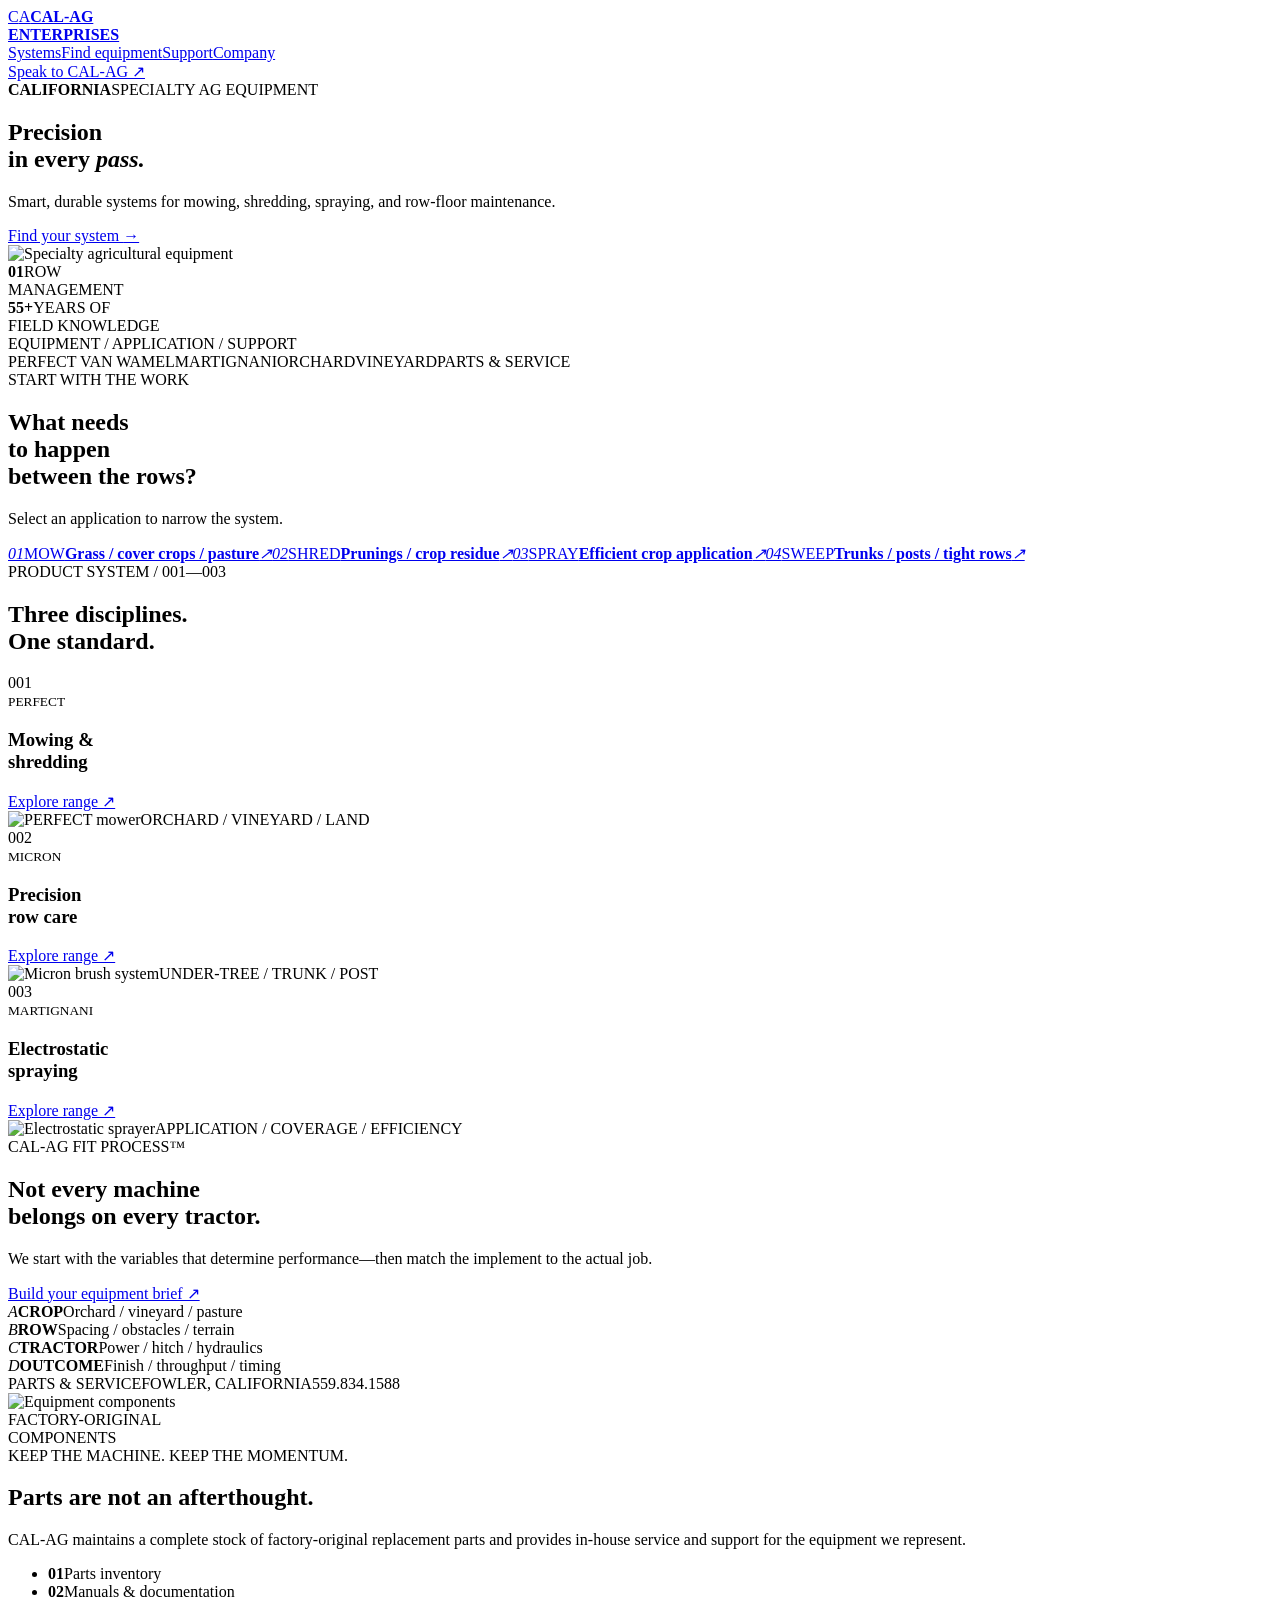
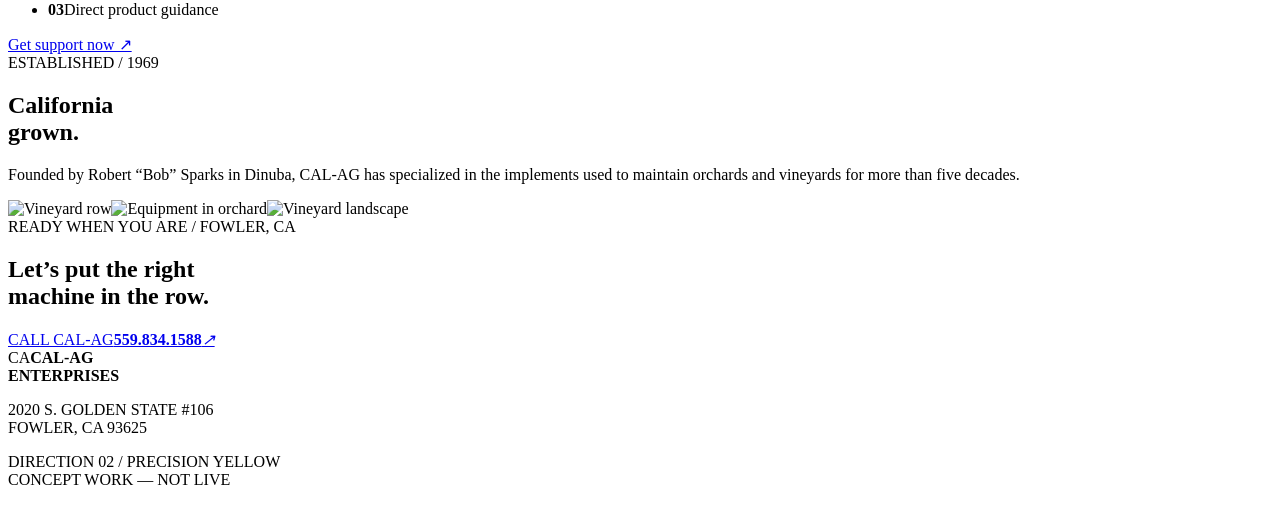
==== index.html @ 9e4ddfca "Add Precision Yellow homepage" ====
<!doctype html><html lang="en"><head><meta charset="utf-8"><meta name="viewport" content="width=device-width,initial-scale=1"><meta name="description" content="CAL-AG Precision Yellow homepage concept"><title>CAL-AG — Precision Yellow</title><link rel="preconnect" href="https://fonts.googleapis.com"><link rel="preconnect" href="https://fonts.gstatic.com" crossorigin><link href="https://fonts.googleapis.com/css2?family=DM+Sans:wght@400;500;600;700&family=Manrope:wght@400;500;600;700;800&display=swap" rel="stylesheet"><link rel="stylesheet" href="styles.css"><script defer src="site.js"></script></head><body class="py"><div class="progress"></div><header class="py-nav"><a class="py-logo" href="index.html"><span>C<span>A</span></span><b>CAL-AG<br>ENTERPRISES</b></a><nav><a href="#systems">Systems</a><a href="#selector">Find equipment</a><a href="#support">Support</a><a href="#company">Company</a></nav><a class="quote" href="tel:5598341588">Speak to CAL-AG ↗</a></header><main><section class="py-hero"><div class="hero-type"><div class="eyebrow"><b>CALIFORNIA</b><span>SPECIALTY AG EQUIPMENT</span></div><h1>Precision<br>in every <i>pass.</i></h1><div class="hero-actions"><p>Smart, durable systems for mowing, shredding, spraying, and row-floor maintenance.</p><a href="#selector">Find your system <span>→</span></a></div></div><div class="hero-visual"><img src="assets/FMMT3809.JPG" alt="Specialty agricultural equipment"><div class="data d1"><b>01</b><span>ROW<br>MANAGEMENT</span></div><div class="data d2"><b>55+</b><span>YEARS OF<br>FIELD KNOWLEDGE</span></div><div class="crop-tag">EQUIPMENT / APPLICATION / SUPPORT</div></div><div class="ticker"><span>PERFECT VAN WAMEL</span><i></i><span>MARTIGNANI</span><i></i><span>ORCHARD</span><i></i><span>VINEYARD</span><i></i><span>PARTS & SERVICE</span></div></section><section class="problem" id="selector"><div class="problem-intro reveal"><span>START WITH THE WORK</span><h2>What needs<br>to happen<br>between the rows?</h2><p>Select an application to narrow the system.</p></div><div class="selector-grid reveal"><a href="#systems"><i>01</i><span>MOW</span><b>Grass / cover crops / pasture</b><em>↗</em></a><a href="#systems"><i>02</i><span>SHRED</span><b>Prunings / crop residue</b><em>↗</em></a><a href="#systems"><i>03</i><span>SPRAY</span><b>Efficient crop application</b><em>↗</em></a><a href="#systems"><i>04</i><span>SWEEP</span><b>Trunks / posts / tight rows</b><em>↗</em></a></div></section><section class="systems" id="systems"><div class="systems-head reveal"><span>PRODUCT SYSTEM / 001—003</span><h2>Three disciplines.<br>One standard.</h2></div><div class="system-row reveal"><div class="system-no">001</div><div class="system-name"><small>PERFECT</small><h3>Mowing &<br>shredding</h3><a href="#">Explore range ↗</a></div><div class="system-photo"><img src="assets/HOUT9912.JPG" alt="PERFECT mower"><span>ORCHARD / VINEYARD / LAND</span></div></div><div class="system-row reverse reveal"><div class="system-no">002</div><div class="system-name"><small>MICRON</small><h3>Precision<br>row care</h3><a href="#">Explore range ↗</a></div><div class="system-photo"><img src="assets/FRSY4534.JPG" alt="Micron brush system"><span>UNDER-TREE / TRUNK / POST</span></div></div><div class="system-row reveal"><div class="system-no">003</div><div class="system-name"><small>MARTIGNANI</small><h3>Electrostatic<br>spraying</h3><a href="#">Explore range ↗</a></div><div class="system-photo"><img src="assets/MZJV7474.JPG" alt="Electrostatic sprayer"><span>APPLICATION / COVERAGE / EFFICIENCY</span></div></div></section><section class="specs"><div class="specs-copy reveal"><span>CAL-AG FIT PROCESS™</span><h2>Not every machine<br>belongs on every tractor.</h2><p>We start with the variables that determine performance—then match the implement to the actual job.</p><a href="tel:5598341588">Build your equipment brief ↗</a></div><div class="spec-grid reveal"><div><i>A</i><b>CROP</b><span>Orchard / vineyard / pasture</span></div><div><i>B</i><b>ROW</b><span>Spacing / obstacles / terrain</span></div><div><i>C</i><b>TRACTOR</b><span>Power / hitch / hydraulics</span></div><div><i>D</i><b>OUTCOME</b><span>Finish / throughput / timing</span></div></div></section><section class="support" id="support"><div class="support-bar"><span>PARTS & SERVICE</span><span>FOWLER, CALIFORNIA</span><span>559.834.1588</span></div><div class="support-inner"><div class="support-image"><img src="assets/AGJK2166.JPG" alt="Equipment components"><div>FACTORY-ORIGINAL<br>COMPONENTS</div></div><div class="support-copy reveal"><span>KEEP THE MACHINE. KEEP THE MOMENTUM.</span><h2>Parts are not an afterthought.</h2><p>CAL-AG maintains a complete stock of factory-original replacement parts and provides in-house service and support for the equipment we represent.</p><ul><li><b>01</b>Parts inventory</li><li><b>02</b>Manuals & documentation</li><li><b>03</b>Direct product guidance</li></ul><a href="tel:5598341588">Get support now ↗</a></div></div></section><section class="company" id="company"><div class="company-top reveal"><div><span>ESTABLISHED / 1969</span><h2>California<br>grown.</h2></div><p>Founded by Robert “Bob” Sparks in Dinuba, CAL-AG has specialized in the implements used to maintain orchards and vineyards for more than five decades.</p></div><div class="company-gallery"><img src="assets/WZUI4271.JPG" alt="Vineyard row"><img src="assets/UJOF4856.JPG" alt="Equipment in orchard"><img src="assets/DUNA5666.JPG" alt="Vineyard landscape"></div></section><section class="py-contact"><div class="contact-kicker">READY WHEN YOU ARE / FOWLER, CA</div><h2>Let’s put the right<br>machine in the row.</h2><a href="tel:5598341588"><span>CALL CAL-AG</span><b>559.834.1588</b><i>↗</i></a></section></main><footer><div class="py-logo"><span>C<span>A</span></span><b>CAL-AG<br>ENTERPRISES</b></div><p>2020 S. GOLDEN STATE #106<br>FOWLER, CA 93625</p><p>DIRECTION 02 / PRECISION YELLOW<br>CONCEPT WORK — NOT LIVE</p></footer></body></html>
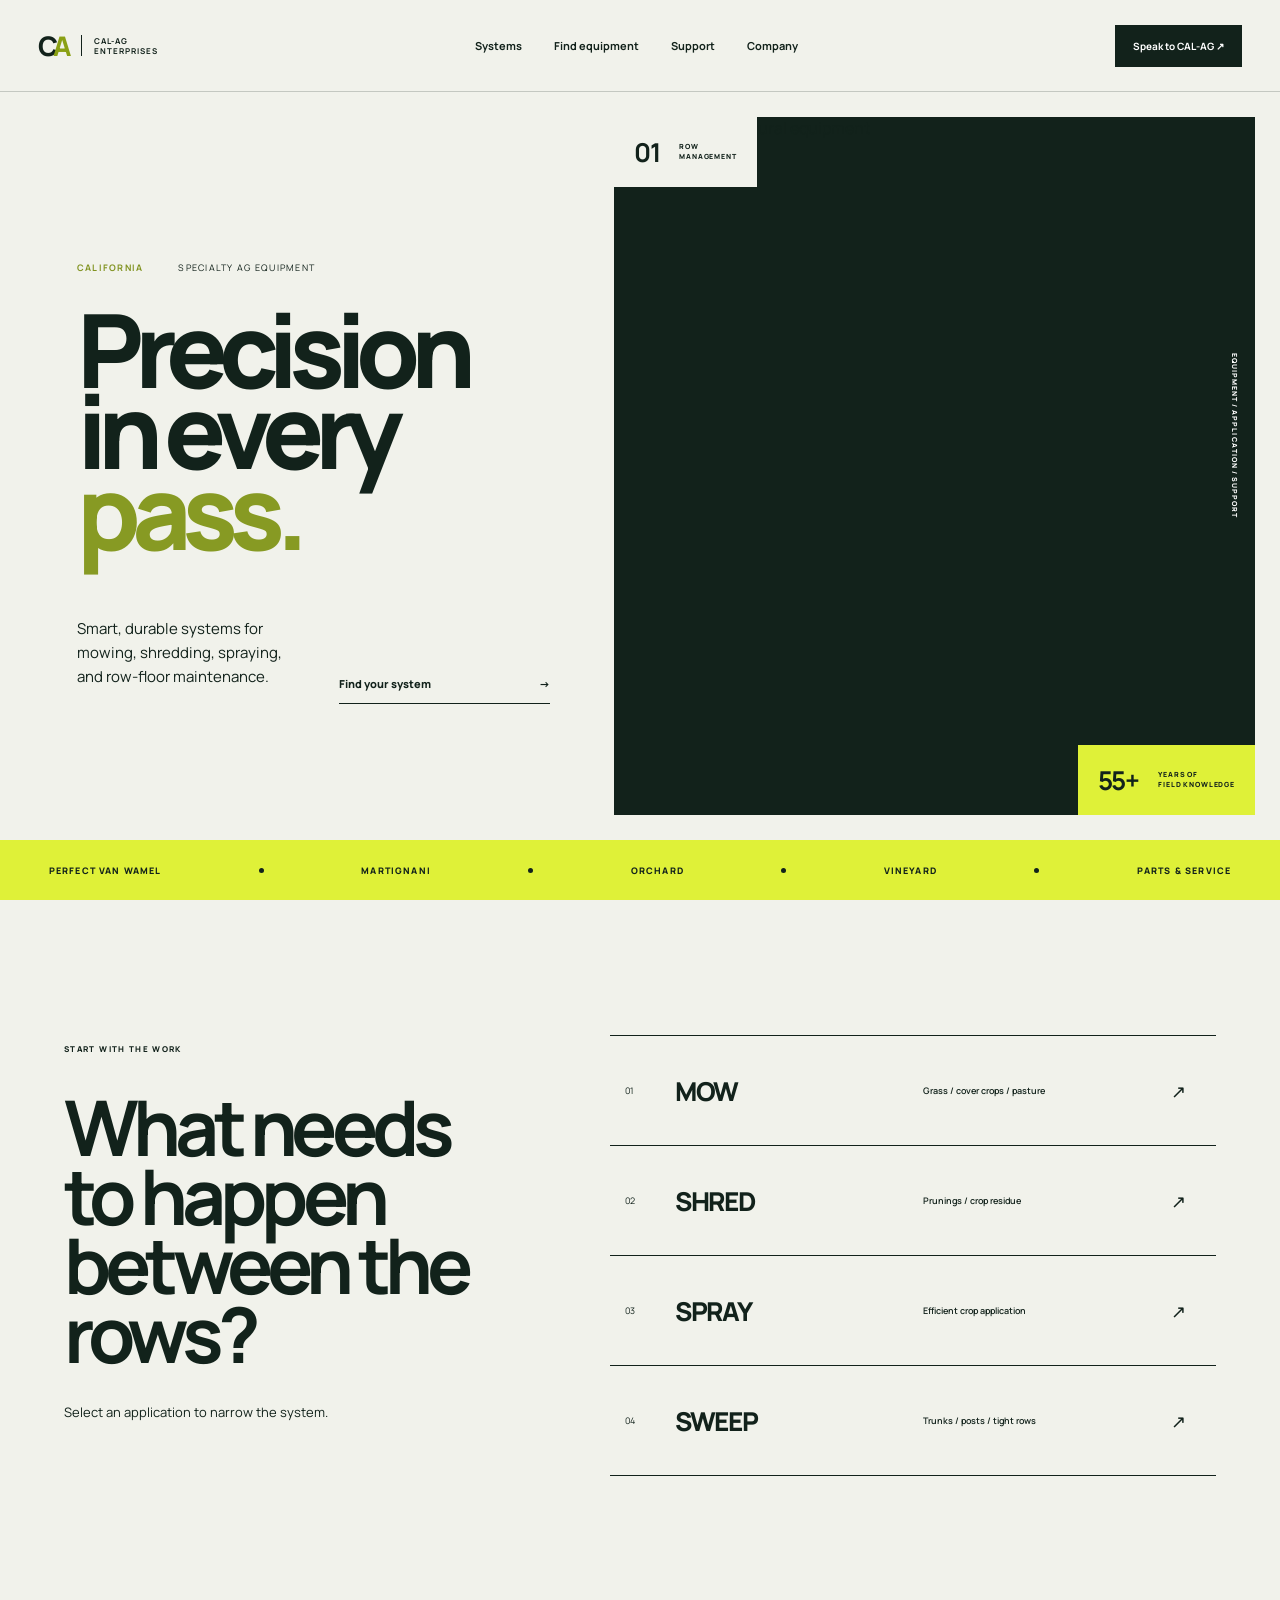
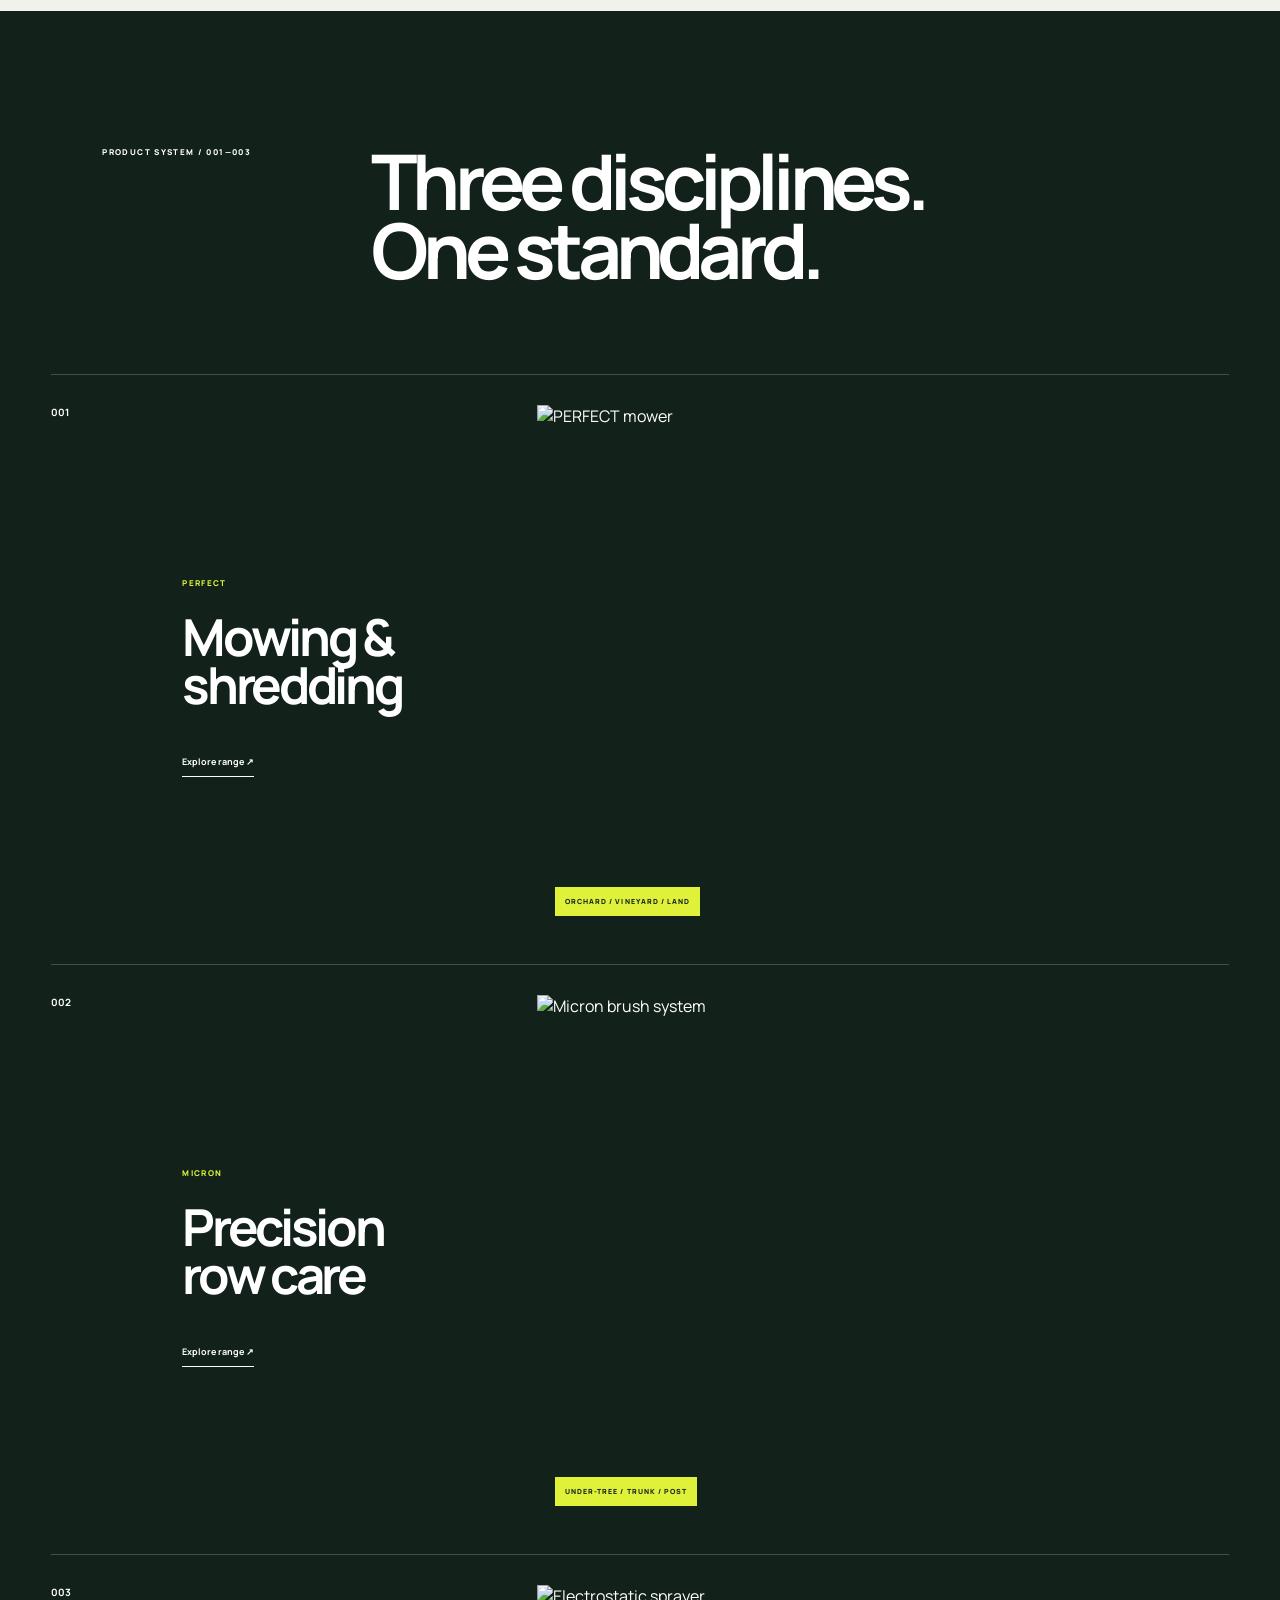
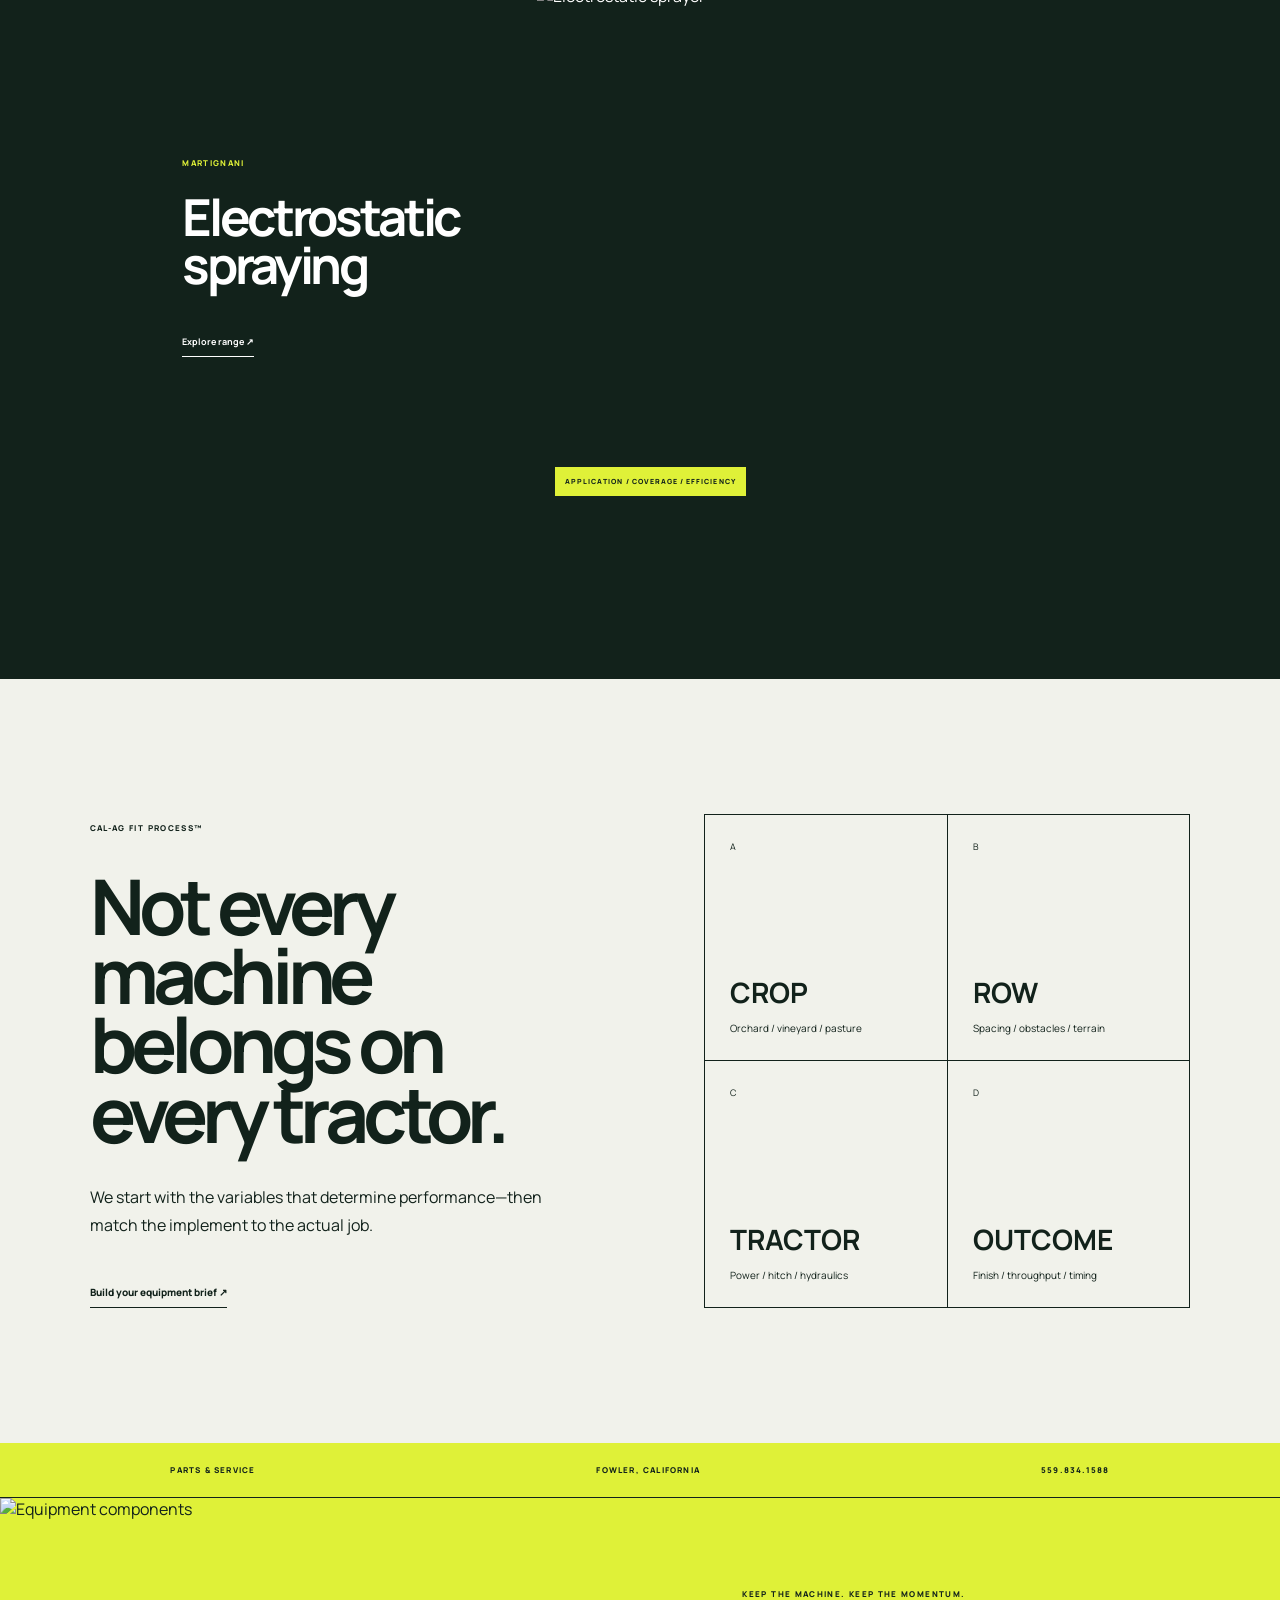
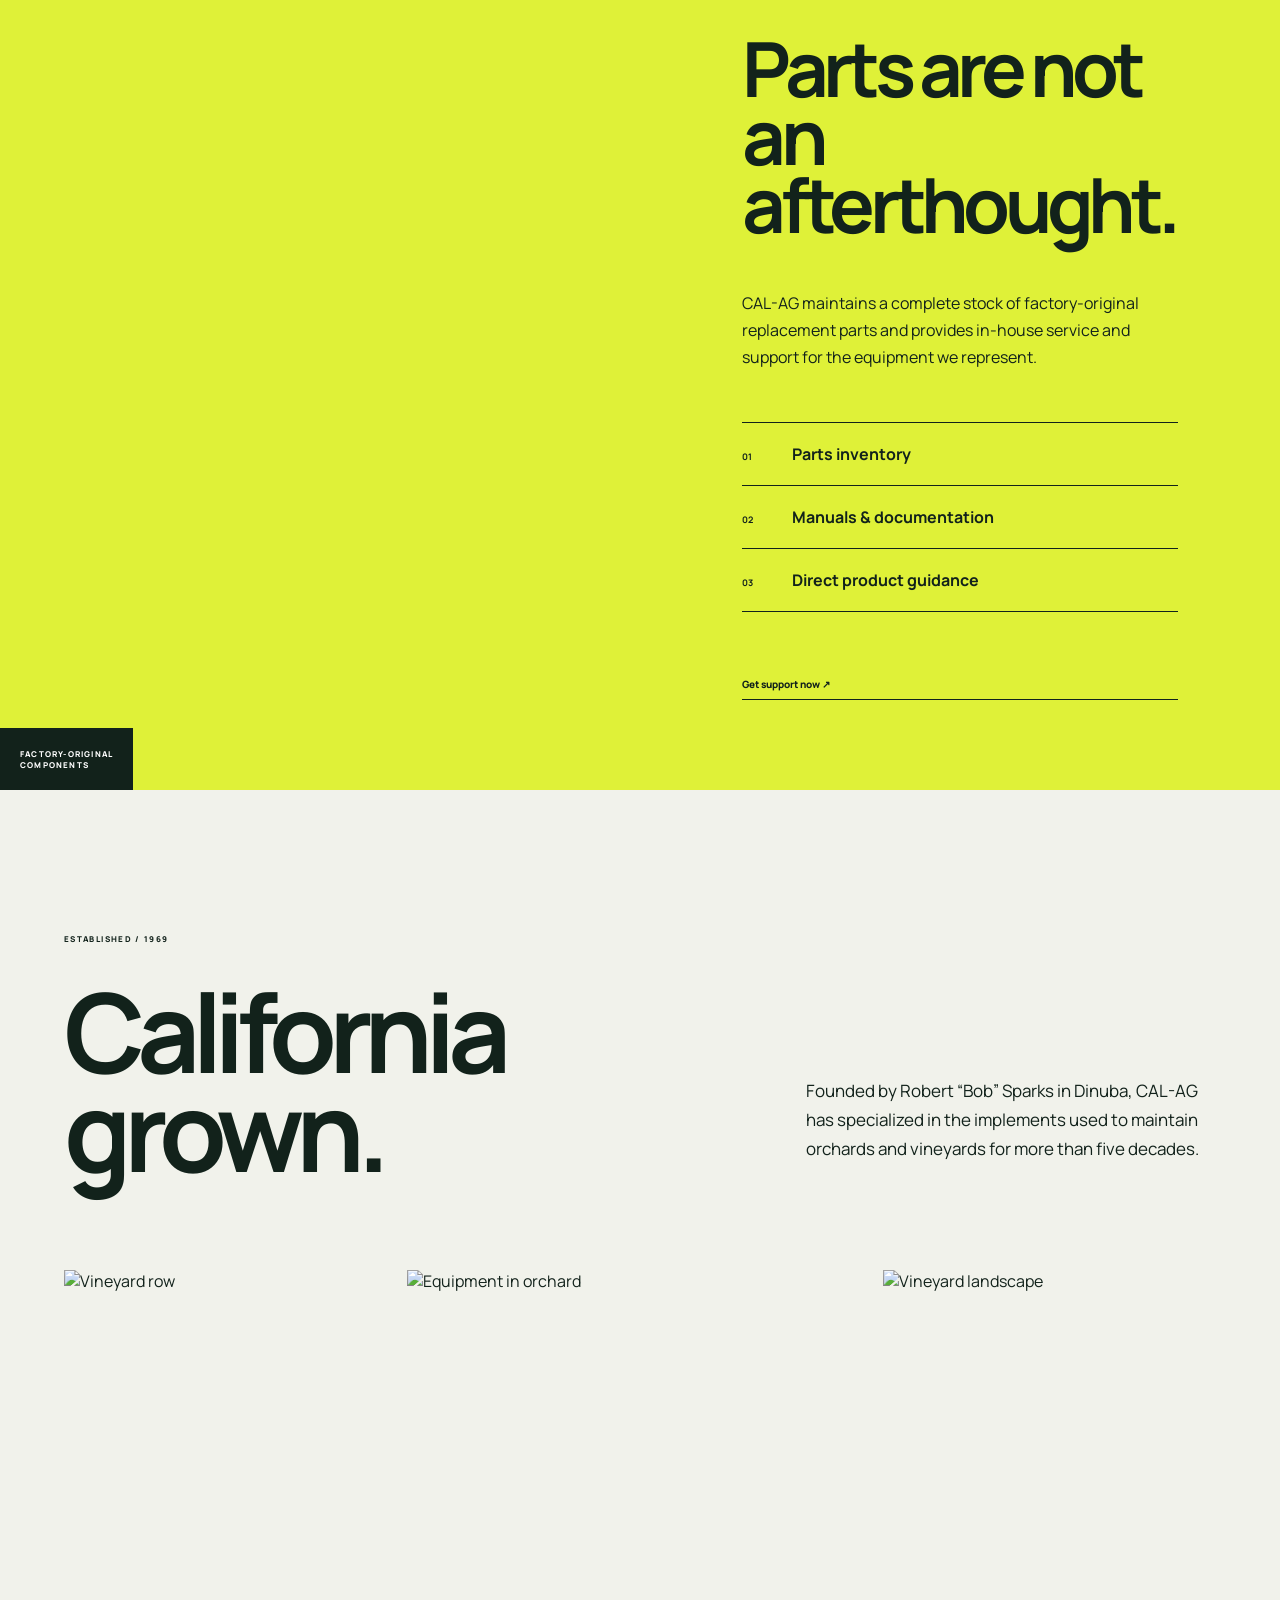
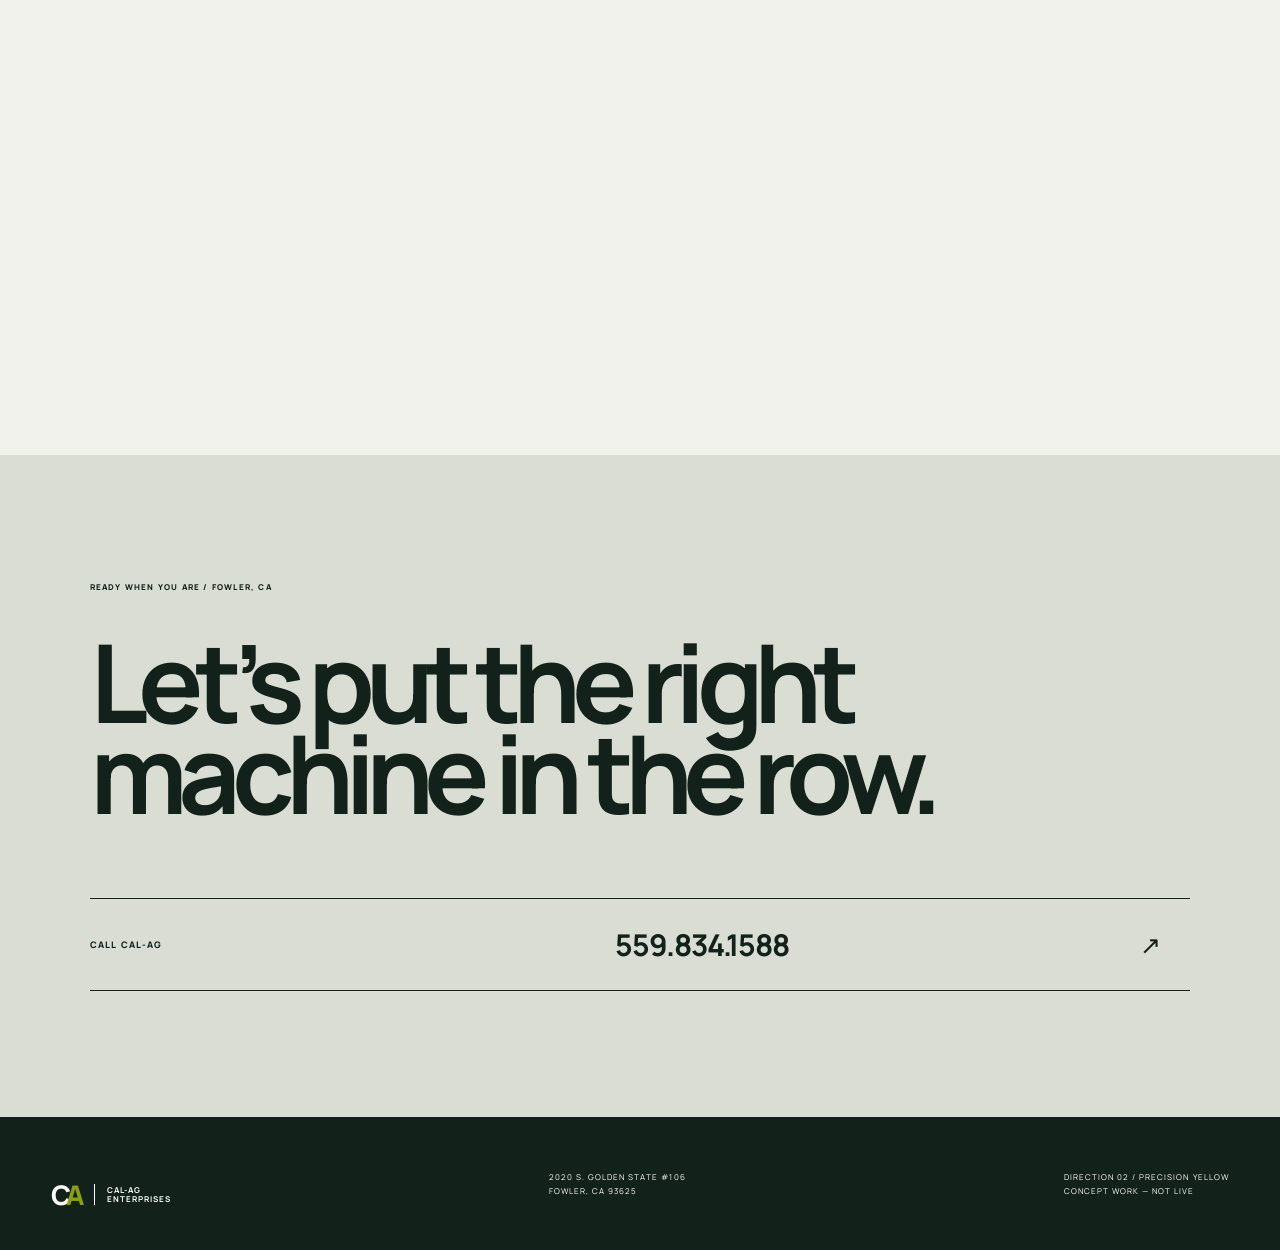
==== commit d0efc4aa: "Prevent search indexing of review concept" ====
--- a/index.html
+++ b/index.html
@@ -1 +1 @@
-<!doctype html><html lang="en"><head><meta charset="utf-8"><meta name="viewport" content="width=device-width,initial-scale=1"><meta name="description" content="CAL-AG Precision Yellow homepage concept"><title>CAL-AG — Precision Yellow</title><link rel="preconnect" href="https://fonts.googleapis.com"><link rel="preconnect" href="https://fonts.gstatic.com" crossorigin><link href="https://fonts.googleapis.com/css2?family=DM+Sans:wght@400;500;600;700&family=Manrope:wght@400;500;600;700;800&display=swap" rel="stylesheet"><link rel="stylesheet" href="styles.css"><script defer src="site.js"></script></head><body class="py"><div class="progress"></div><header class="py-nav"><a class="py-logo" href="index.html"><span>C<span>A</span></span><b>CAL-AG<br>ENTERPRISES</b></a><nav><a href="#systems">Systems</a><a href="#selector">Find equipment</a><a href="#support">Support</a><a href="#company">Company</a></nav><a class="quote" href="tel:5598341588">Speak to CAL-AG ↗</a></header><main><section class="py-hero"><div class="hero-type"><div class="eyebrow"><b>CALIFORNIA</b><span>SPECIALTY AG EQUIPMENT</span></div><h1>Precision<br>in every <i>pass.</i></h1><div class="hero-actions"><p>Smart, durable systems for mowing, shredding, spraying, and row-floor maintenance.</p><a href="#selector">Find your system <span>→</span></a></div></div><div class="hero-visual"><img src="assets/FMMT3809.JPG" alt="Specialty agricultural equipment"><div class="data d1"><b>01</b><span>ROW<br>MANAGEMENT</span></div><div class="data d2"><b>55+</b><span>YEARS OF<br>FIELD KNOWLEDGE</span></div><div class="crop-tag">EQUIPMENT / APPLICATION / SUPPORT</div></div><div class="ticker"><span>PERFECT VAN WAMEL</span><i></i><span>MARTIGNANI</span><i></i><span>ORCHARD</span><i></i><span>VINEYARD</span><i></i><span>PARTS & SERVICE</span></div></section><section class="problem" id="selector"><div class="problem-intro reveal"><span>START WITH THE WORK</span><h2>What needs<br>to happen<br>between the rows?</h2><p>Select an application to narrow the system.</p></div><div class="selector-grid reveal"><a href="#systems"><i>01</i><span>MOW</span><b>Grass / cover crops / pasture</b><em>↗</em></a><a href="#systems"><i>02</i><span>SHRED</span><b>Prunings / crop residue</b><em>↗</em></a><a href="#systems"><i>03</i><span>SPRAY</span><b>Efficient crop application</b><em>↗</em></a><a href="#systems"><i>04</i><span>SWEEP</span><b>Trunks / posts / tight rows</b><em>↗</em></a></div></section><section class="systems" id="systems"><div class="systems-head reveal"><span>PRODUCT SYSTEM / 001—003</span><h2>Three disciplines.<br>One standard.</h2></div><div class="system-row reveal"><div class="system-no">001</div><div class="system-name"><small>PERFECT</small><h3>Mowing &<br>shredding</h3><a href="#">Explore range ↗</a></div><div class="system-photo"><img src="assets/HOUT9912.JPG" alt="PERFECT mower"><span>ORCHARD / VINEYARD / LAND</span></div></div><div class="system-row reverse reveal"><div class="system-no">002</div><div class="system-name"><small>MICRON</small><h3>Precision<br>row care</h3><a href="#">Explore range ↗</a></div><div class="system-photo"><img src="assets/FRSY4534.JPG" alt="Micron brush system"><span>UNDER-TREE / TRUNK / POST</span></div></div><div class="system-row reveal"><div class="system-no">003</div><div class="system-name"><small>MARTIGNANI</small><h3>Electrostatic<br>spraying</h3><a href="#">Explore range ↗</a></div><div class="system-photo"><img src="assets/MZJV7474.JPG" alt="Electrostatic sprayer"><span>APPLICATION / COVERAGE / EFFICIENCY</span></div></div></section><section class="specs"><div class="specs-copy reveal"><span>CAL-AG FIT PROCESS™</span><h2>Not every machine<br>belongs on every tractor.</h2><p>We start with the variables that determine performance—then match the implement to the actual job.</p><a href="tel:5598341588">Build your equipment brief ↗</a></div><div class="spec-grid reveal"><div><i>A</i><b>CROP</b><span>Orchard / vineyard / pasture</span></div><div><i>B</i><b>ROW</b><span>Spacing / obstacles / terrain</span></div><div><i>C</i><b>TRACTOR</b><span>Power / hitch / hydraulics</span></div><div><i>D</i><b>OUTCOME</b><span>Finish / throughput / timing</span></div></div></section><section class="support" id="support"><div class="support-bar"><span>PARTS & SERVICE</span><span>FOWLER, CALIFORNIA</span><span>559.834.1588</span></div><div class="support-inner"><div class="support-image"><img src="assets/AGJK2166.JPG" alt="Equipment components"><div>FACTORY-ORIGINAL<br>COMPONENTS</div></div><div class="support-copy reveal"><span>KEEP THE MACHINE. KEEP THE MOMENTUM.</span><h2>Parts are not an afterthought.</h2><p>CAL-AG maintains a complete stock of factory-original replacement parts and provides in-house service and support for the equipment we represent.</p><ul><li><b>01</b>Parts inventory</li><li><b>02</b>Manuals & documentation</li><li><b>03</b>Direct product guidance</li></ul><a href="tel:5598341588">Get support now ↗</a></div></div></section><section class="company" id="company"><div class="company-top reveal"><div><span>ESTABLISHED / 1969</span><h2>California<br>grown.</h2></div><p>Founded by Robert “Bob” Sparks in Dinuba, CAL-AG has specialized in the implements used to maintain orchards and vineyards for more than five decades.</p></div><div class="company-gallery"><img src="assets/WZUI4271.JPG" alt="Vineyard row"><img src="assets/UJOF4856.JPG" alt="Equipment in orchard"><img src="assets/DUNA5666.JPG" alt="Vineyard landscape"></div></section><section class="py-contact"><div class="contact-kicker">READY WHEN YOU ARE / FOWLER, CA</div><h2>Let’s put the right<br>machine in the row.</h2><a href="tel:5598341588"><span>CALL CAL-AG</span><b>559.834.1588</b><i>↗</i></a></section></main><footer><div class="py-logo"><span>C<span>A</span></span><b>CAL-AG<br>ENTERPRISES</b></div><p>2020 S. GOLDEN STATE #106<br>FOWLER, CA 93625</p><p>DIRECTION 02 / PRECISION YELLOW<br>CONCEPT WORK — NOT LIVE</p></footer></body></html>
+<!doctype html><html lang="en"><head><meta charset="utf-8"><meta name="robots" content="noindex, nofollow, noarchive, nosnippet, noimageindex"><meta name="viewport" content="width=device-width,initial-scale=1"><meta name="description" content="CAL-AG Precision Yellow homepage concept"><title>CAL-AG — Precision Yellow</title><link rel="preconnect" href="https://fonts.googleapis.com"><link rel="preconnect" href="https://fonts.gstatic.com" crossorigin><link href="https://fonts.googleapis.com/css2?family=DM+Sans:wght@400;500;600;700&family=Manrope:wght@400;500;600;700;800&display=swap" rel="stylesheet"><link rel="stylesheet" href="styles.css"><script defer src="site.js"></script></head><body class="py"><div class="progress"></div><header class="py-nav"><a class="py-logo" href="index.html"><span>C<span>A</span></span><b>CAL-AG<br>ENTERPRISES</b></a><nav><a href="#systems">Systems</a><a href="#selector">Find equipment</a><a href="#support">Support</a><a href="#company">Company</a></nav><a class="quote" href="tel:5598341588">Speak to CAL-AG ↗</a></header><main><section class="py-hero"><div class="hero-type"><div class="eyebrow"><b>CALIFORNIA</b><span>SPECIALTY AG EQUIPMENT</span></div><h1>Precision<br>in every <i>pass.</i></h1><div class="hero-actions"><p>Smart, durable systems for mowing, shredding, spraying, and row-floor maintenance.</p><a href="#selector">Find your system <span>→</span></a></div></div><div class="hero-visual"><img src="assets/FMMT3809.JPG" alt="Specialty agricultural equipment"><div class="data d1"><b>01</b><span>ROW<br>MANAGEMENT</span></div><div class="data d2"><b>55+</b><span>YEARS OF<br>FIELD KNOWLEDGE</span></div><div class="crop-tag">EQUIPMENT / APPLICATION / SUPPORT</div></div><div class="ticker"><span>PERFECT VAN WAMEL</span><i></i><span>MARTIGNANI</span><i></i><span>ORCHARD</span><i></i><span>VINEYARD</span><i></i><span>PARTS & SERVICE</span></div></section><section class="problem" id="selector"><div class="problem-intro reveal"><span>START WITH THE WORK</span><h2>What needs<br>to happen<br>between the rows?</h2><p>Select an application to narrow the system.</p></div><div class="selector-grid reveal"><a href="#systems"><i>01</i><span>MOW</span><b>Grass / cover crops / pasture</b><em>↗</em></a><a href="#systems"><i>02</i><span>SHRED</span><b>Prunings / crop residue</b><em>↗</em></a><a href="#systems"><i>03</i><span>SPRAY</span><b>Efficient crop application</b><em>↗</em></a><a href="#systems"><i>04</i><span>SWEEP</span><b>Trunks / posts / tight rows</b><em>↗</em></a></div></section><section class="systems" id="systems"><div class="systems-head reveal"><span>PRODUCT SYSTEM / 001—003</span><h2>Three disciplines.<br>One standard.</h2></div><div class="system-row reveal"><div class="system-no">001</div><div class="system-name"><small>PERFECT</small><h3>Mowing &<br>shredding</h3><a href="#">Explore range ↗</a></div><div class="system-photo"><img src="assets/HOUT9912.JPG" alt="PERFECT mower"><span>ORCHARD / VINEYARD / LAND</span></div></div><div class="system-row reverse reveal"><div class="system-no">002</div><div class="system-name"><small>MICRON</small><h3>Precision<br>row care</h3><a href="#">Explore range ↗</a></div><div class="system-photo"><img src="assets/FRSY4534.JPG" alt="Micron brush system"><span>UNDER-TREE / TRUNK / POST</span></div></div><div class="system-row reveal"><div class="system-no">003</div><div class="system-name"><small>MARTIGNANI</small><h3>Electrostatic<br>spraying</h3><a href="#">Explore range ↗</a></div><div class="system-photo"><img src="assets/MZJV7474.JPG" alt="Electrostatic sprayer"><span>APPLICATION / COVERAGE / EFFICIENCY</span></div></div></section><section class="specs"><div class="specs-copy reveal"><span>CAL-AG FIT PROCESS™</span><h2>Not every machine<br>belongs on every tractor.</h2><p>We start with the variables that determine performance—then match the implement to the actual job.</p><a href="tel:5598341588">Build your equipment brief ↗</a></div><div class="spec-grid reveal"><div><i>A</i><b>CROP</b><span>Orchard / vineyard / pasture</span></div><div><i>B</i><b>ROW</b><span>Spacing / obstacles / terrain</span></div><div><i>C</i><b>TRACTOR</b><span>Power / hitch / hydraulics</span></div><div><i>D</i><b>OUTCOME</b><span>Finish / throughput / timing</span></div></div></section><section class="support" id="support"><div class="support-bar"><span>PARTS & SERVICE</span><span>FOWLER, CALIFORNIA</span><span>559.834.1588</span></div><div class="support-inner"><div class="support-image"><img src="assets/AGJK2166.JPG" alt="Equipment components"><div>FACTORY-ORIGINAL<br>COMPONENTS</div></div><div class="support-copy reveal"><span>KEEP THE MACHINE. KEEP THE MOMENTUM.</span><h2>Parts are not an afterthought.</h2><p>CAL-AG maintains a complete stock of factory-original replacement parts and provides in-house service and support for the equipment we represent.</p><ul><li><b>01</b>Parts inventory</li><li><b>02</b>Manuals & documentation</li><li><b>03</b>Direct product guidance</li></ul><a href="tel:5598341588">Get support now ↗</a></div></div></section><section class="company" id="company"><div class="company-top reveal"><div><span>ESTABLISHED / 1969</span><h2>California<br>grown.</h2></div><p>Founded by Robert “Bob” Sparks in Dinuba, CAL-AG has specialized in the implements used to maintain orchards and vineyards for more than five decades.</p></div><div class="company-gallery"><img src="assets/WZUI4271.JPG" alt="Vineyard row"><img src="assets/UJOF4856.JPG" alt="Equipment in orchard"><img src="assets/DUNA5666.JPG" alt="Vineyard landscape"></div></section><section class="py-contact"><div class="contact-kicker">READY WHEN YOU ARE / FOWLER, CA</div><h2>Let’s put the right<br>machine in the row.</h2><a href="tel:5598341588"><span>CALL CAL-AG</span><b>559.834.1588</b><i>↗</i></a></section></main><footer><div class="py-logo"><span>C<span>A</span></span><b>CAL-AG<br>ENTERPRISES</b></div><p>2020 S. GOLDEN STATE #106<br>FOWLER, CA 93625</p><p>DIRECTION 02 / PRECISION YELLOW<br>CONCEPT WORK — NOT LIVE</p></footer></body></html>
--- a/styles.css
+++ b/styles.css
@@ -0,0 +1 @@
+:root{--ink:#12221b;--paper:#f1f2eb;--yellow:#dff138;--line:#12221b33;--gray:#d9ddd4}*{box-sizing:border-box}html{scroll-behavior:smooth}body{margin:0;background:var(--paper);color:var(--ink);font-family:Manrope,sans-serif}.progress{position:fixed;z-index:100;top:0;left:0;height:4px;background:var(--yellow);width:0}.py-nav{height:92px;padding:0 3vw;display:flex;align-items:center;justify-content:space-between;border-bottom:1px solid var(--line);background:var(--paper);position:relative;z-index:5}.py-logo{display:flex;align-items:center;gap:12px;text-decoration:none;color:inherit}.py-logo>span{font:800 27px/.8 Manrope;letter-spacing:-.15em;border-right:1px solid;padding-right:14px}.py-logo>span span{color:#8aa014}.py-logo b{font-size:8px;line-height:1.2;letter-spacing:.12em}.py-nav nav{display:flex;gap:32px}.py-nav nav a{color:inherit;text-decoration:none;font-size:11px;font-weight:700}.quote{padding:14px 18px;background:var(--ink);color:#fff;text-decoration:none;font-size:10px;font-weight:700}.py-hero{min-height:calc(100svh - 92px);display:grid;grid-template-columns:48% 52%;position:relative}.hero-type{padding:9vh 5vw 12vh 6vw;display:flex;flex-direction:column;justify-content:center}.eyebrow{display:flex;gap:35px;font-size:9px;letter-spacing:.14em}.eyebrow b{color:#819321}.hero-type h1{font:800 clamp(72px,8vw,140px)/.79 Manrope;margin:35px 0 50px;letter-spacing:-.09em}.hero-type h1 i{color:#879a23;font-style:normal}.hero-actions{display:grid;grid-template-columns:1fr 1fr;gap:50px;align-items:end}.hero-actions p{font-size:15px;line-height:1.6}.hero-actions a{color:inherit;text-decoration:none;border-bottom:1px solid;padding-bottom:12px;font-size:11px;font-weight:800;display:flex;justify-content:space-between}.hero-visual{margin:25px 25px 85px 0;position:relative;overflow:hidden;background:var(--ink)}.hero-visual>img{width:100%;height:100%;object-fit:cover}.data{position:absolute;background:var(--paper);padding:17px 20px;display:flex;gap:20px;align-items:center}.data b{font-size:26px;letter-spacing:-.06em}.data span{font-size:7px;line-height:1.5;font-weight:800;letter-spacing:.12em}.d1{top:0;left:0}.d2{right:0;bottom:0;background:var(--yellow)}.crop-tag{position:absolute;right:20px;top:45%;transform:rotate(90deg) translateX(50%);transform-origin:right center;color:white;font-size:7px;font-weight:800;letter-spacing:.15em}.ticker{position:absolute;bottom:0;left:0;right:0;height:60px;background:var(--yellow);display:flex;align-items:center;justify-content:space-around;overflow:hidden;font-size:9px;font-weight:800;letter-spacing:.13em}.ticker i{width:5px;height:5px;border-radius:50%;background:var(--ink)}.problem{padding:15vh 5vw;display:grid;grid-template-columns:1fr 1.45fr;gap:10vw}.problem-intro>span,.systems-head>span,.specs-copy>span,.support-copy>span,.company-top span{font-size:8px;font-weight:800;letter-spacing:.17em}.problem-intro h2,.systems-head h2,.specs-copy h2,.support-copy h2,.company-top h2{font-size:clamp(55px,6vw,100px);line-height:.9;letter-spacing:-.075em;margin:35px 0}.problem-intro p{font-size:13px}.selector-grid{border-top:1px solid}.selector-grid a{display:grid;grid-template-columns:50px 1fr 1fr 30px;align-items:center;min-height:110px;border-bottom:1px solid;color:inherit;text-decoration:none;padding:0 15px;transition:.25s}.selector-grid a:hover{background:var(--yellow);padding-left:25px}.selector-grid i,.selector-grid b{font-style:normal;font-size:9px}.selector-grid span{font-size:26px;font-weight:800;letter-spacing:-.05em}.selector-grid b{font-weight:600}.selector-grid em{font-size:18px;font-style:normal}.systems{background:var(--ink);color:white;padding:15vh 4vw}.systems-head{padding:0 4vw 10vh;display:grid;grid-template-columns:1fr 3fr;align-items:start}.systems-head h2{margin:0}.system-row{min-height:590px;border-top:1px solid #ffffff33;display:grid;grid-template-columns:9% 28% 63%;padding:30px 0;gap:25px}.system-no{font-size:10px;font-weight:700}.system-name{align-self:center}.system-name small{font-size:8px;color:var(--yellow);font-weight:800;letter-spacing:.17em}.system-name h3{font-size:51px;line-height:.93;letter-spacing:-.065em;margin:22px 0 40px}.system-name a{color:#fff;text-decoration:none;border-bottom:1px solid;padding-bottom:8px;font-size:9px;font-weight:700}.system-photo{position:relative;overflow:hidden}.system-photo img{width:100%;height:100%;object-fit:cover;transition:transform 1s}.system-row:hover img{transform:scale(1.025)}.system-photo span{position:absolute;bottom:18px;left:18px;background:var(--yellow);color:var(--ink);font-size:7px;font-weight:800;letter-spacing:.15em;padding:10px}.system-row.reverse .system-photo img{object-position:center 70%}.specs{padding:15vh 7vw;display:grid;grid-template-columns:1fr 1fr;gap:10vw}.specs-copy p{max-width:510px;line-height:1.75}.specs-copy a,.support-copy>a{display:inline-block;margin-top:30px;color:inherit;text-decoration:none;border-bottom:1px solid;padding-bottom:8px;font-size:10px;font-weight:800}.spec-grid{display:grid;grid-template-columns:1fr 1fr;border-top:1px solid;border-left:1px solid}.spec-grid div{min-height:210px;padding:25px;border-right:1px solid;border-bottom:1px solid;display:flex;flex-direction:column}.spec-grid i{font-style:normal;font-size:9px}.spec-grid b{font-size:28px;margin:auto 0 10px}.spec-grid span{font-size:10px}.support{background:var(--yellow)}.support-bar{height:55px;border-bottom:1px solid;display:flex;justify-content:space-around;align-items:center;font-size:8px;font-weight:800;letter-spacing:.15em}.support-inner{display:grid;grid-template-columns:1fr 1fr;min-height:850px}.support-image{position:relative}.support-image img{width:100%;height:100%;object-fit:cover}.support-image div{position:absolute;left:0;bottom:0;background:var(--ink);color:#fff;padding:20px;font-size:8px;font-weight:800;letter-spacing:.15em}.support-copy{padding:10vh 8vw;display:flex;flex-direction:column;justify-content:center}.support-copy h2{font-size:76px}.support-copy p{line-height:1.7}.support-copy ul{list-style:none;padding:0;margin:35px 0;border-top:1px solid}.support-copy li{padding:20px 0;border-bottom:1px solid;font-weight:700}.support-copy li b{display:inline-block;width:50px;font-size:9px}.company{padding:15vh 5vw}.company-top{display:grid;grid-template-columns:1.2fr .8fr;gap:10vw;align-items:end;margin-bottom:10vh}.company-top h2{font-size:110px;margin-bottom:0}.company-top p{font-size:17px;line-height:1.7}.company-gallery{height:650px;display:grid;grid-template-columns:1fr 1.4fr 1fr;gap:10px}.company-gallery img{width:100%;height:100%;object-fit:cover}.py-contact{padding:14vh 7vw;background:var(--gray)}.contact-kicker{font-size:8px;font-weight:800;letter-spacing:.15em}.py-contact h2{font-size:clamp(65px,8.5vw,145px);line-height:.83;letter-spacing:-.085em;margin:45px 0 80px}.py-contact>a{display:grid;grid-template-columns:1fr 1fr 50px;border-top:1px solid;border-bottom:1px solid;padding:25px 0;color:inherit;text-decoration:none;align-items:center}.py-contact a span{font-size:9px;font-weight:800;letter-spacing:.14em}.py-contact a b{font-size:30px;letter-spacing:-.04em}.py-contact a i{font-size:25px;font-style:normal}footer{background:var(--ink);color:#fff;padding:45px 4vw;display:flex;justify-content:space-between;align-items:end}footer p{font-size:8px;line-height:1.7;letter-spacing:.13em}.reveal{opacity:0;transform:translateY(30px);transition:.9s cubic-bezier(.2,.7,.2,1)}.reveal.in{opacity:1;transform:none}@media(max-width:800px){.py-nav nav{display:none}.quote{font-size:0}.quote:after{content:"CALL";font-size:9px}.py-hero{grid-template-columns:1fr}.hero-type{padding:9vh 6vw}.hero-visual{height:70vh;margin:0 15px 75px}.ticker{bottom:0}.problem,.specs{grid-template-columns:1fr;padding:11vh 6vw}.selector-grid a{grid-template-columns:35px 1fr 25px}.selector-grid b{display:none}.systems{padding:11vh 4vw}.systems-head{grid-template-columns:1fr}.systems-head span{margin-bottom:25px}.system-row{grid-template-columns:35px 1fr;min-height:700px}.system-photo{grid-column:1/-1;min-height:430px}.support-inner,.company-top{grid-template-columns:1fr}.support-image{min-height:550px}.support-copy{padding:10vh 6vw}.support-copy h2{font-size:15vw}.company{padding:11vh 4vw}.company-top h2{font-size:20vw}.company-gallery{height:auto;grid-template-columns:1fr}.company-gallery img{height:70vh}.py-contact>a{grid-template-columns:1fr}.py-contact a>*{margin:6px 0}footer{gap:30px;flex-wrap:wrap}}
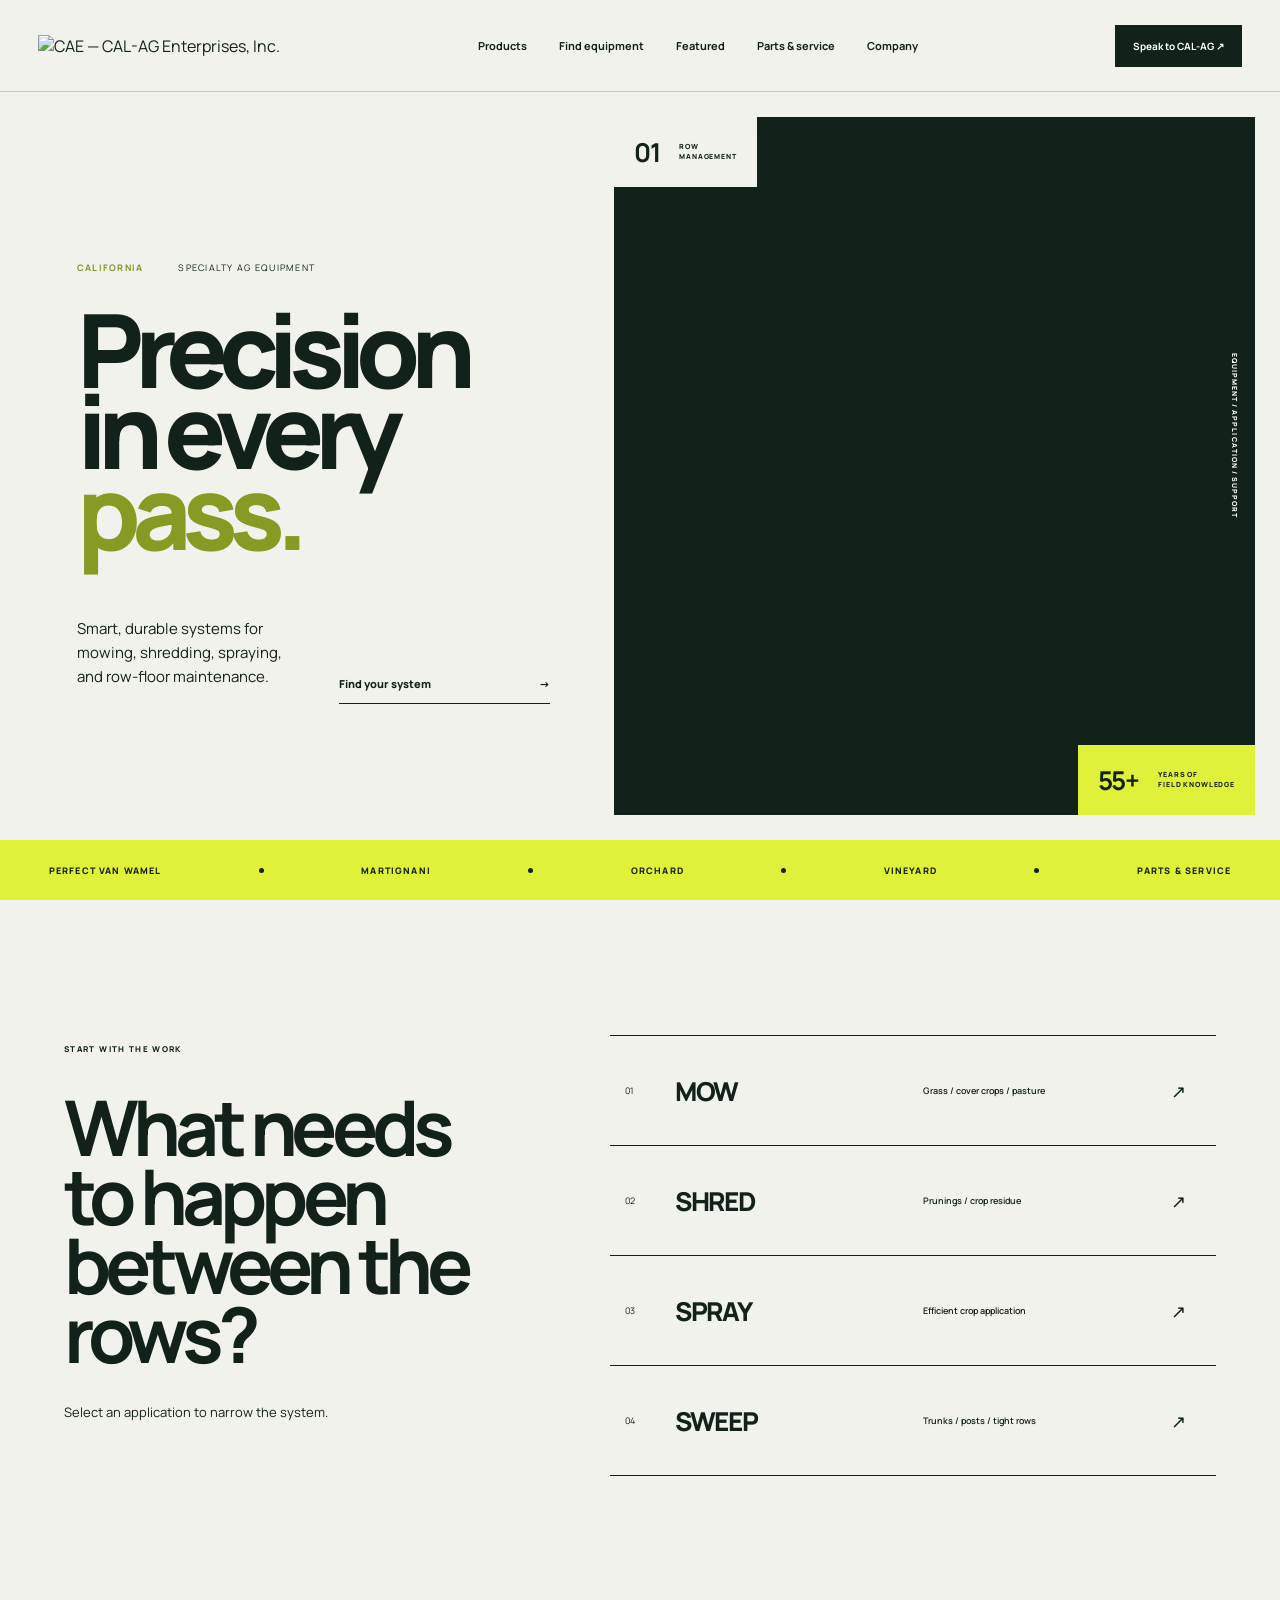
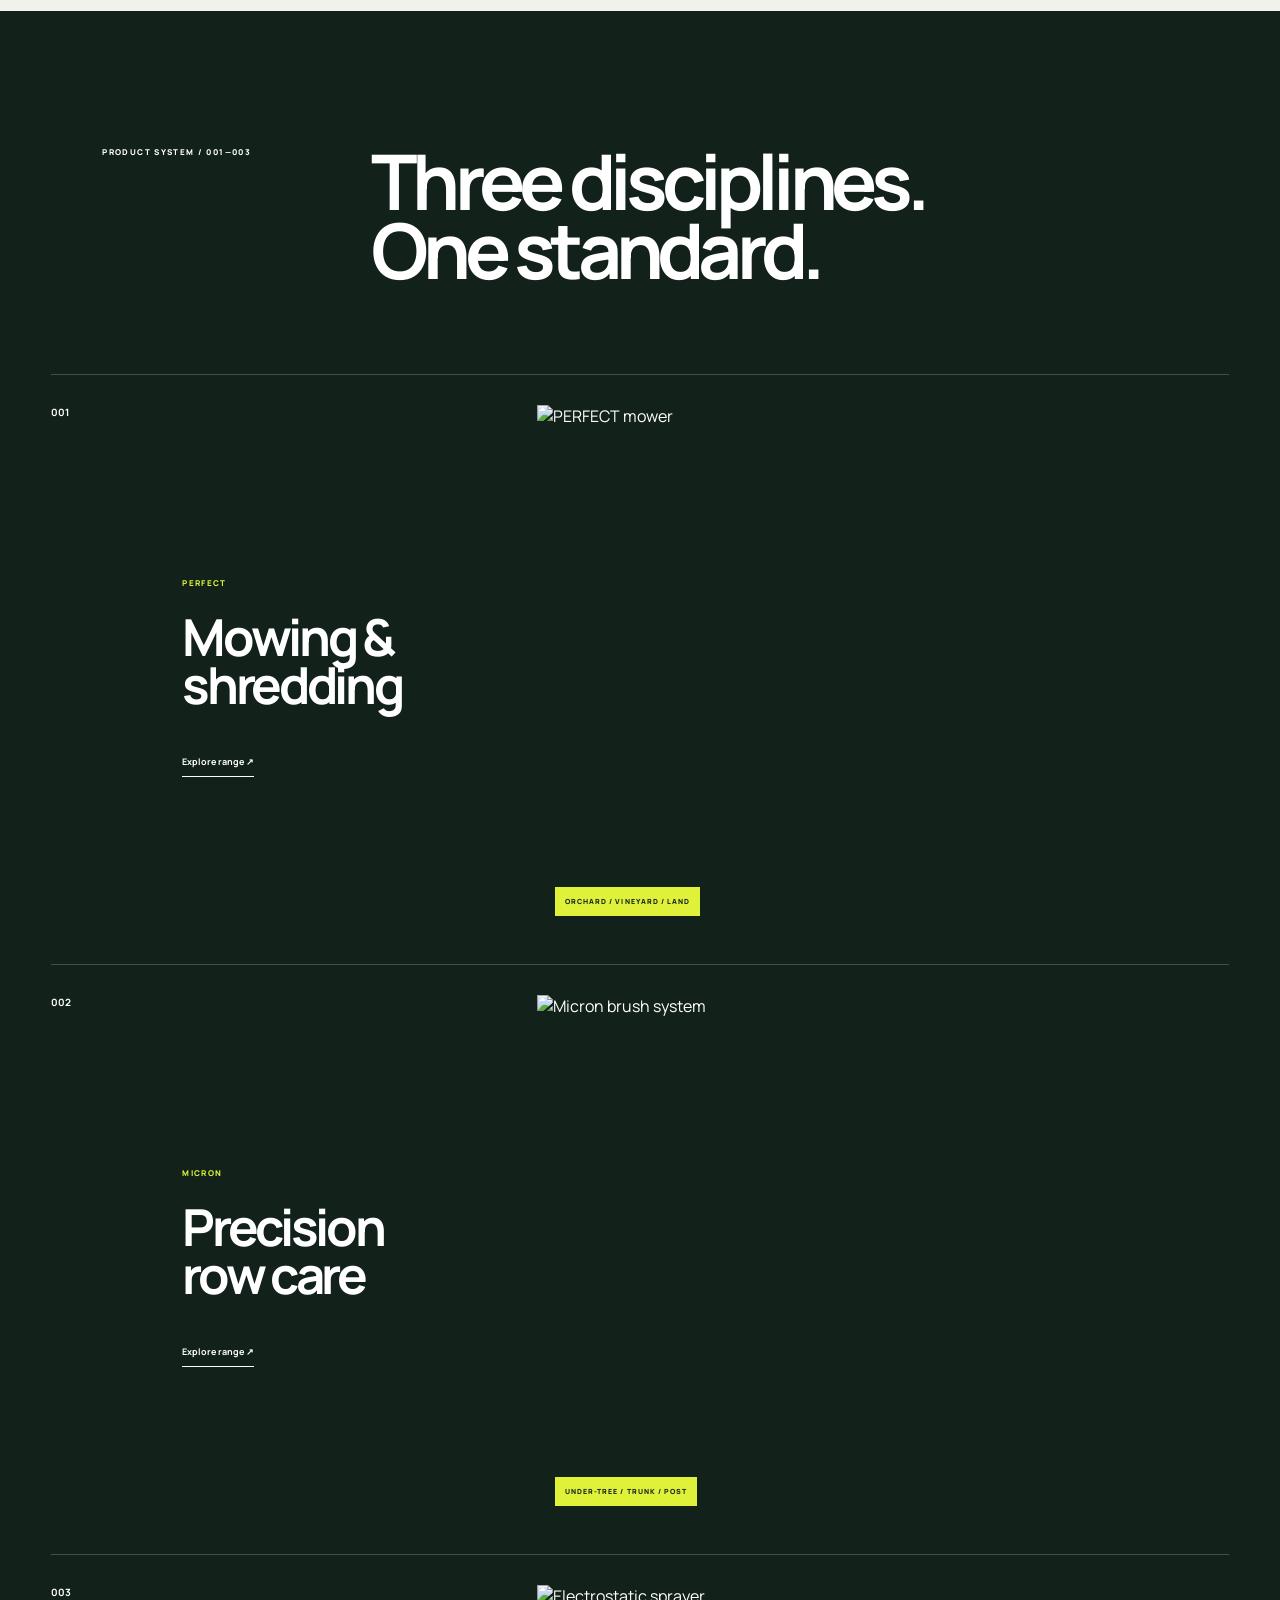
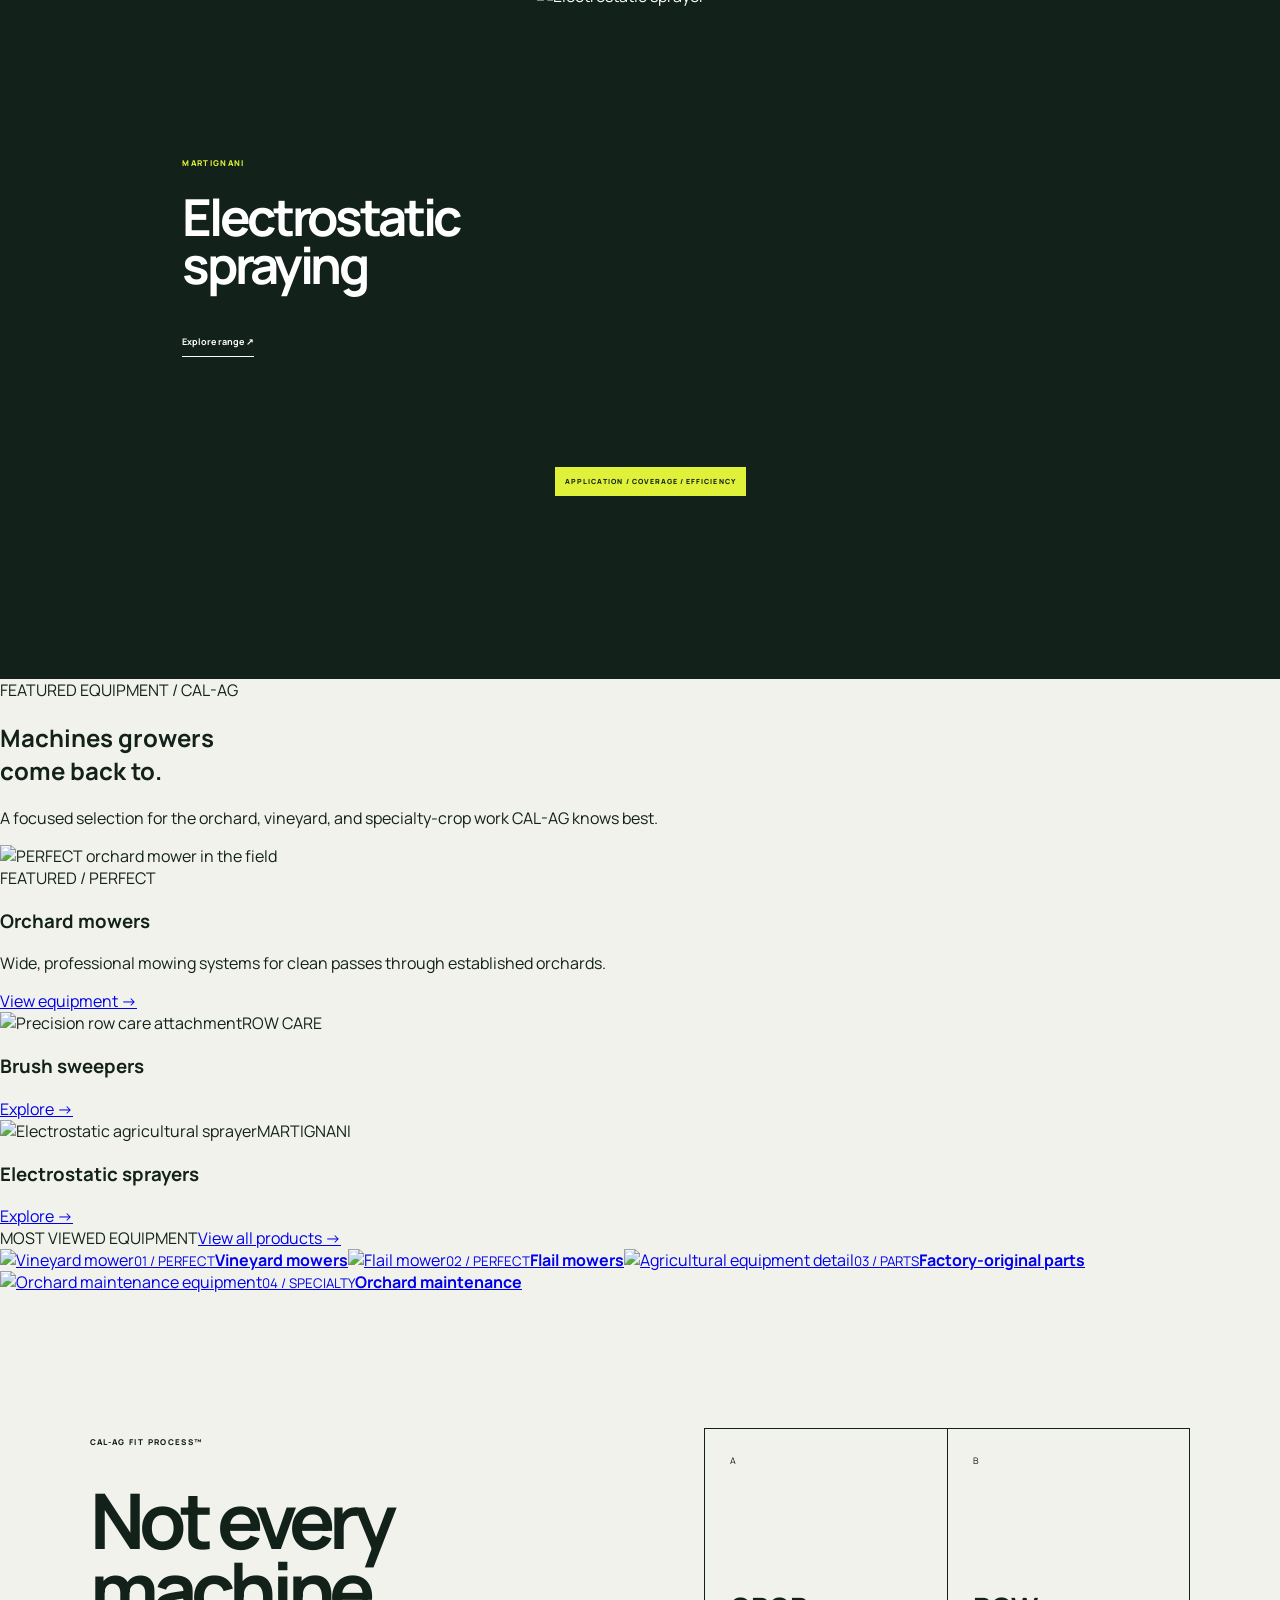
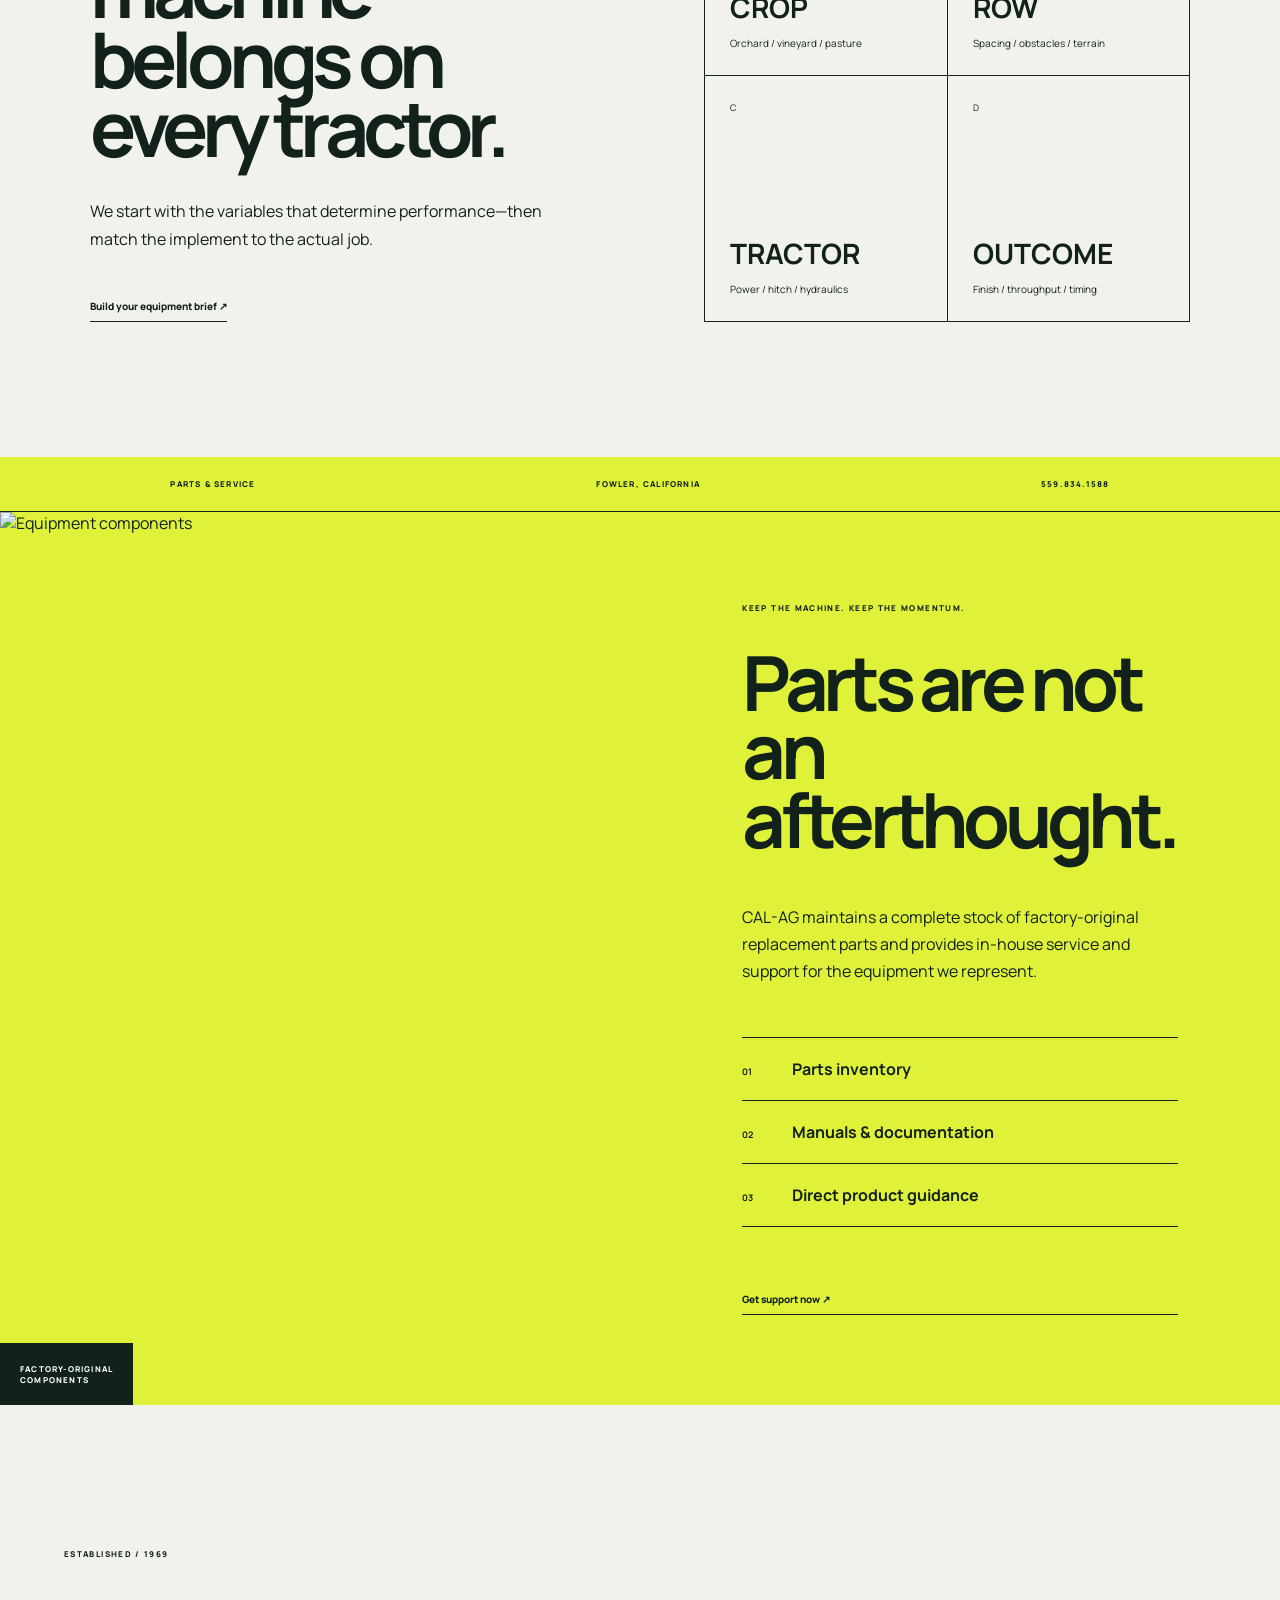
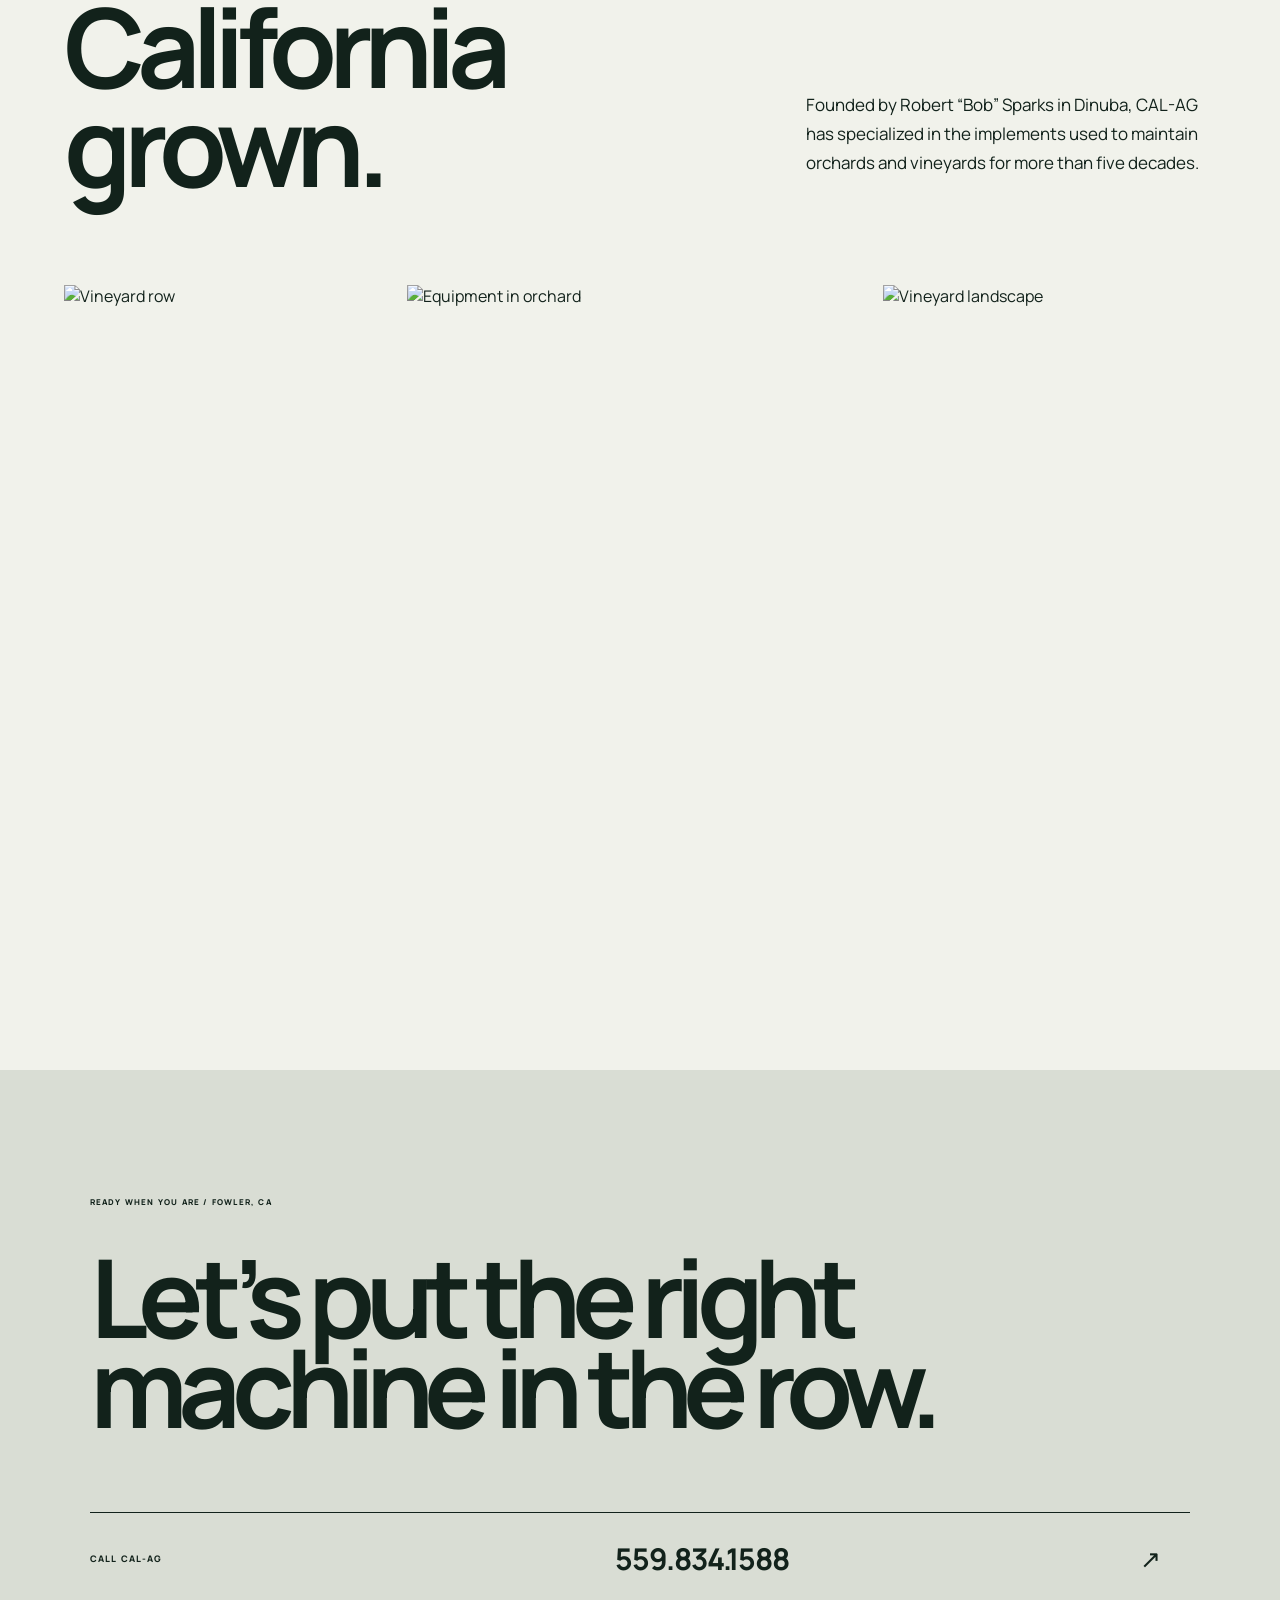
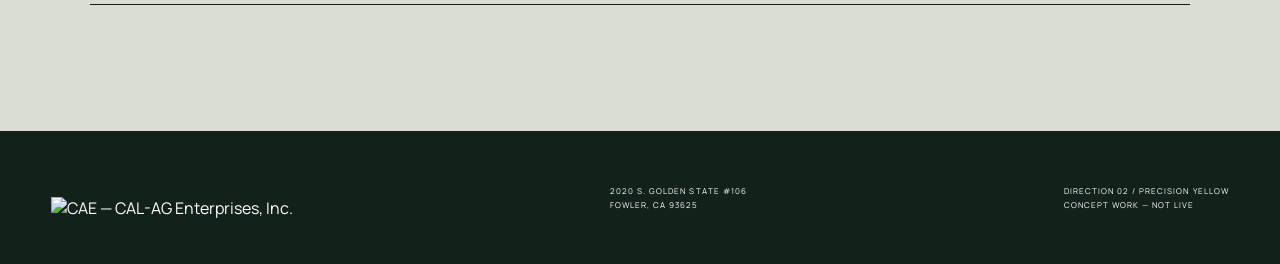
==== commit 5b081ccf: "Revise homepage with CAE branding and product discovery" ====
--- a/index.html
+++ b/index.html
@@ -1 +1,132 @@
-<!doctype html><html lang="en"><head><meta charset="utf-8"><meta name="robots" content="noindex, nofollow, noarchive, nosnippet, noimageindex"><meta name="viewport" content="width=device-width,initial-scale=1"><meta name="description" content="CAL-AG Precision Yellow homepage concept"><title>CAL-AG — Precision Yellow</title><link rel="preconnect" href="https://fonts.googleapis.com"><link rel="preconnect" href="https://fonts.gstatic.com" crossorigin><link href="https://fonts.googleapis.com/css2?family=DM+Sans:wght@400;500;600;700&family=Manrope:wght@400;500;600;700;800&display=swap" rel="stylesheet"><link rel="stylesheet" href="styles.css"><script defer src="site.js"></script></head><body class="py"><div class="progress"></div><header class="py-nav"><a class="py-logo" href="index.html"><span>C<span>A</span></span><b>CAL-AG<br>ENTERPRISES</b></a><nav><a href="#systems">Systems</a><a href="#selector">Find equipment</a><a href="#support">Support</a><a href="#company">Company</a></nav><a class="quote" href="tel:5598341588">Speak to CAL-AG ↗</a></header><main><section class="py-hero"><div class="hero-type"><div class="eyebrow"><b>CALIFORNIA</b><span>SPECIALTY AG EQUIPMENT</span></div><h1>Precision<br>in every <i>pass.</i></h1><div class="hero-actions"><p>Smart, durable systems for mowing, shredding, spraying, and row-floor maintenance.</p><a href="#selector">Find your system <span>→</span></a></div></div><div class="hero-visual"><img src="assets/FMMT3809.JPG" alt="Specialty agricultural equipment"><div class="data d1"><b>01</b><span>ROW<br>MANAGEMENT</span></div><div class="data d2"><b>55+</b><span>YEARS OF<br>FIELD KNOWLEDGE</span></div><div class="crop-tag">EQUIPMENT / APPLICATION / SUPPORT</div></div><div class="ticker"><span>PERFECT VAN WAMEL</span><i></i><span>MARTIGNANI</span><i></i><span>ORCHARD</span><i></i><span>VINEYARD</span><i></i><span>PARTS & SERVICE</span></div></section><section class="problem" id="selector"><div class="problem-intro reveal"><span>START WITH THE WORK</span><h2>What needs<br>to happen<br>between the rows?</h2><p>Select an application to narrow the system.</p></div><div class="selector-grid reveal"><a href="#systems"><i>01</i><span>MOW</span><b>Grass / cover crops / pasture</b><em>↗</em></a><a href="#systems"><i>02</i><span>SHRED</span><b>Prunings / crop residue</b><em>↗</em></a><a href="#systems"><i>03</i><span>SPRAY</span><b>Efficient crop application</b><em>↗</em></a><a href="#systems"><i>04</i><span>SWEEP</span><b>Trunks / posts / tight rows</b><em>↗</em></a></div></section><section class="systems" id="systems"><div class="systems-head reveal"><span>PRODUCT SYSTEM / 001—003</span><h2>Three disciplines.<br>One standard.</h2></div><div class="system-row reveal"><div class="system-no">001</div><div class="system-name"><small>PERFECT</small><h3>Mowing &<br>shredding</h3><a href="#">Explore range ↗</a></div><div class="system-photo"><img src="assets/HOUT9912.JPG" alt="PERFECT mower"><span>ORCHARD / VINEYARD / LAND</span></div></div><div class="system-row reverse reveal"><div class="system-no">002</div><div class="system-name"><small>MICRON</small><h3>Precision<br>row care</h3><a href="#">Explore range ↗</a></div><div class="system-photo"><img src="assets/FRSY4534.JPG" alt="Micron brush system"><span>UNDER-TREE / TRUNK / POST</span></div></div><div class="system-row reveal"><div class="system-no">003</div><div class="system-name"><small>MARTIGNANI</small><h3>Electrostatic<br>spraying</h3><a href="#">Explore range ↗</a></div><div class="system-photo"><img src="assets/MZJV7474.JPG" alt="Electrostatic sprayer"><span>APPLICATION / COVERAGE / EFFICIENCY</span></div></div></section><section class="specs"><div class="specs-copy reveal"><span>CAL-AG FIT PROCESS™</span><h2>Not every machine<br>belongs on every tractor.</h2><p>We start with the variables that determine performance—then match the implement to the actual job.</p><a href="tel:5598341588">Build your equipment brief ↗</a></div><div class="spec-grid reveal"><div><i>A</i><b>CROP</b><span>Orchard / vineyard / pasture</span></div><div><i>B</i><b>ROW</b><span>Spacing / obstacles / terrain</span></div><div><i>C</i><b>TRACTOR</b><span>Power / hitch / hydraulics</span></div><div><i>D</i><b>OUTCOME</b><span>Finish / throughput / timing</span></div></div></section><section class="support" id="support"><div class="support-bar"><span>PARTS & SERVICE</span><span>FOWLER, CALIFORNIA</span><span>559.834.1588</span></div><div class="support-inner"><div class="support-image"><img src="assets/AGJK2166.JPG" alt="Equipment components"><div>FACTORY-ORIGINAL<br>COMPONENTS</div></div><div class="support-copy reveal"><span>KEEP THE MACHINE. KEEP THE MOMENTUM.</span><h2>Parts are not an afterthought.</h2><p>CAL-AG maintains a complete stock of factory-original replacement parts and provides in-house service and support for the equipment we represent.</p><ul><li><b>01</b>Parts inventory</li><li><b>02</b>Manuals & documentation</li><li><b>03</b>Direct product guidance</li></ul><a href="tel:5598341588">Get support now ↗</a></div></div></section><section class="company" id="company"><div class="company-top reveal"><div><span>ESTABLISHED / 1969</span><h2>California<br>grown.</h2></div><p>Founded by Robert “Bob” Sparks in Dinuba, CAL-AG has specialized in the implements used to maintain orchards and vineyards for more than five decades.</p></div><div class="company-gallery"><img src="assets/WZUI4271.JPG" alt="Vineyard row"><img src="assets/UJOF4856.JPG" alt="Equipment in orchard"><img src="assets/DUNA5666.JPG" alt="Vineyard landscape"></div></section><section class="py-contact"><div class="contact-kicker">READY WHEN YOU ARE / FOWLER, CA</div><h2>Let’s put the right<br>machine in the row.</h2><a href="tel:5598341588"><span>CALL CAL-AG</span><b>559.834.1588</b><i>↗</i></a></section></main><footer><div class="py-logo"><span>C<span>A</span></span><b>CAL-AG<br>ENTERPRISES</b></div><p>2020 S. GOLDEN STATE #106<br>FOWLER, CA 93625</p><p>DIRECTION 02 / PRECISION YELLOW<br>CONCEPT WORK — NOT LIVE</p></footer></body></html>
+<!DOCTYPE html>
+<html lang="en">
+<head>
+<meta http-equiv="Content-Type" content="text/html; charset=UTF-8">
+<meta charset="utf-8">
+<meta name="robots" content="noindex, nofollow, noarchive, nosnippet, noimageindex">
+<meta name="viewport" content="width=device-width,initial-scale=1">
+<meta name="description" content="CAL-AG Precision Yellow homepage concept">
+<title>CAL-AG &mdash; Precision Yellow</title>
+<link rel="preconnect" href="https://fonts.googleapis.com">
+<link rel="preconnect" href="https://fonts.gstatic.com" crossorigin>
+<link href="https://fonts.googleapis.com/css2?family=DM+Sans:wght@400;500;600;700&amp;family=Manrope:wght@400;500;600;700;800&amp;display=swap" rel="stylesheet">
+<link rel="stylesheet" href="styles.css">
+<link rel="stylesheet" href="refinement.css">
+<script defer src="site.js"></script>
+</head>
+<body class="py">
+<div class="progress"></div>
+<header class="py-nav"><a class="py-logo" href="index.html" aria-label="CAL-AG Enterprises home"><img src="https://cal-ag-precision-review-9q6v3.info249216.chatgpt.site/assets/cae-logo.png" alt="CAE — CAL-AG Enterprises, Inc."></a><nav><a href="#systems">Products</a><a href="#selector">Find equipment</a><a href="#featured">Featured</a><a href="#support">Parts &amp; service</a><a href="#company">Company</a></nav><a class="quote" href="tel:5598341588">Speak to CAL-AG &#8599;</a></header><main><section class="py-hero"><div class="hero-type">
+<div class="eyebrow">
+<b>CALIFORNIA</b><span>SPECIALTY AG EQUIPMENT</span>
+</div>
+<h1>Precision<br>in every <i>pass.</i>
+</h1>
+<div class="hero-actions">
+<p>Smart, durable systems for mowing, shredding, spraying, and row-floor maintenance.</p>
+<a href="#selector">Find your system <span>&rarr;</span></a>
+</div>
+</div>
+<div class="hero-visual">
+<img src="https://cal-ag-precision-review-9q6v3.info249216.chatgpt.site/assets/FMMT3809.JPG" alt="Specialty agricultural equipment"><div class="data d1">
+<b>01</b><span>ROW<br>MANAGEMENT</span>
+</div>
+<div class="data d2">
+<b>55+</b><span>YEARS OF<br>FIELD KNOWLEDGE</span>
+</div>
+<div class="crop-tag">EQUIPMENT / APPLICATION / SUPPORT</div>
+</div>
+<div class="ticker">
+<span>PERFECT VAN WAMEL</span><i></i><span>MARTIGNANI</span><i></i><span>ORCHARD</span><i></i><span>VINEYARD</span><i></i><span>PARTS &amp; SERVICE</span>
+</div></section><section class="problem" id="selector"><div class="problem-intro reveal">
+<span>START WITH THE WORK</span><h2>What needs<br>to happen<br>between the rows?</h2>
+<p>Select an application to narrow the system.</p>
+</div>
+<div class="selector-grid reveal">
+<a href="#systems"><i>01</i><span>MOW</span><b>Grass / cover crops / pasture</b><em>&#8599;</em></a><a href="#systems"><i>02</i><span>SHRED</span><b>Prunings / crop residue</b><em>&#8599;</em></a><a href="#systems"><i>03</i><span>SPRAY</span><b>Efficient crop application</b><em>&#8599;</em></a><a href="#systems"><i>04</i><span>SWEEP</span><b>Trunks / posts / tight rows</b><em>&#8599;</em></a>
+</div></section><section class="systems" id="systems"><div class="systems-head reveal">
+<span>PRODUCT SYSTEM / 001&mdash;003</span><h2>Three disciplines.<br>One standard.</h2>
+</div>
+<div class="system-row reveal">
+<div class="system-no">001</div>
+<div class="system-name">
+<small>PERFECT</small><h3>Mowing &amp;<br>shredding</h3>
+<a href="#">Explore range &#8599;</a>
+</div>
+<div class="system-photo">
+<img src="https://cal-ag-precision-review-9q6v3.info249216.chatgpt.site/assets/HOUT9912.JPG" alt="PERFECT mower"><span>ORCHARD / VINEYARD / LAND</span>
+</div>
+</div>
+<div class="system-row reverse reveal">
+<div class="system-no">002</div>
+<div class="system-name">
+<small>MICRON</small><h3>Precision<br>row care</h3>
+<a href="#">Explore range &#8599;</a>
+</div>
+<div class="system-photo">
+<img src="https://cal-ag-precision-review-9q6v3.info249216.chatgpt.site/assets/FRSY4534.JPG" alt="Micron brush system"><span>UNDER-TREE / TRUNK / POST</span>
+</div>
+</div>
+<div class="system-row reveal">
+<div class="system-no">003</div>
+<div class="system-name">
+<small>MARTIGNANI</small><h3>Electrostatic<br>spraying</h3>
+<a href="#">Explore range &#8599;</a>
+</div>
+<div class="system-photo">
+<img src="https://cal-ag-precision-review-9q6v3.info249216.chatgpt.site/assets/MZJV7474.JPG" alt="Electrostatic sprayer"><span>APPLICATION / COVERAGE / EFFICIENCY</span>
+</div>
+</div></section><section class="featured-products" id="featured"><div class="fp-heading reveal"><div><span>FEATURED EQUIPMENT / CAL-AG</span><h2>Machines growers<br>come back to.</h2></div><p>A focused selection for the orchard, vineyard, and specialty-crop work CAL-AG knows best.</p></div><div class="fp-grid"><article class="fp-lead reveal"><img src="https://cal-ag-precision-review-9q6v3.info249216.chatgpt.site/assets/HOUT9912.JPG" alt="PERFECT orchard mower in the field"><div><span>FEATURED / PERFECT</span><h3>Orchard mowers</h3><p>Wide, professional mowing systems for clean passes through established orchards.</p><a href="#support">View equipment &#8594;</a></div></article><article class="fp-card reveal"><img src="https://cal-ag-precision-review-9q6v3.info249216.chatgpt.site/assets/FRSY4534.JPG" alt="Precision row care attachment"><span>ROW CARE</span><h3>Brush sweepers</h3><a href="#support">Explore &#8594;</a></article><article class="fp-card reveal"><img src="https://cal-ag-precision-review-9q6v3.info249216.chatgpt.site/assets/MZJV7474.JPG" alt="Electrostatic agricultural sprayer"><span>MARTIGNANI</span><h3>Electrostatic sprayers</h3><a href="#support">Explore &#8594;</a></article></div><div class="most-viewed reveal"><div class="mv-title"><span>MOST VIEWED EQUIPMENT</span><a href="#systems">View all products &#8594;</a></div><div class="mv-row"><a href="#systems"><img src="https://cal-ag-precision-review-9q6v3.info249216.chatgpt.site/assets/UJOF4856.JPG" alt="Vineyard mower"><small>01 / PERFECT</small><b>Vineyard mowers</b></a><a href="#systems"><img src="https://cal-ag-precision-review-9q6v3.info249216.chatgpt.site/assets/POUN9579.JPG" alt="Flail mower"><small>02 / PERFECT</small><b>Flail mowers</b></a><a href="#systems"><img src="https://cal-ag-precision-review-9q6v3.info249216.chatgpt.site/assets/AGJK2166.JPG" alt="Agricultural equipment detail"><small>03 / PARTS</small><b>Factory-original parts</b></a><a href="#systems"><img src="https://cal-ag-precision-review-9q6v3.info249216.chatgpt.site/assets/BCIW8119.JPG" alt="Orchard maintenance equipment"><small>04 / SPECIALTY</small><b>Orchard maintenance</b></a></div></div></section><section class="specs"><div class="specs-copy reveal">
+<span>CAL-AG FIT PROCESS&trade;</span><h2>Not every machine<br>belongs on every tractor.</h2>
+<p>We start with the variables that determine performance&mdash;then match the implement to the actual job.</p>
+<a href="tel:5598341588">Build your equipment brief &#8599;</a>
+</div>
+<div class="spec-grid reveal">
+<div>
+<i>A</i><b>CROP</b><span>Orchard / vineyard / pasture</span>
+</div>
+<div>
+<i>B</i><b>ROW</b><span>Spacing / obstacles / terrain</span>
+</div>
+<div>
+<i>C</i><b>TRACTOR</b><span>Power / hitch / hydraulics</span>
+</div>
+<div>
+<i>D</i><b>OUTCOME</b><span>Finish / throughput / timing</span>
+</div>
+</div></section><section class="support" id="support"><div class="support-bar">
+<span>PARTS &amp; SERVICE</span><span>FOWLER, CALIFORNIA</span><span>559.834.1588</span>
+</div>
+<div class="support-inner">
+<div class="support-image">
+<img src="https://cal-ag-precision-review-9q6v3.info249216.chatgpt.site/assets/AGJK2166.JPG" alt="Equipment components"><div>FACTORY-ORIGINAL<br>COMPONENTS</div>
+</div>
+<div class="support-copy reveal">
+<span>KEEP THE MACHINE. KEEP THE MOMENTUM.</span><h2>Parts are not an afterthought.</h2>
+<p>CAL-AG maintains a complete stock of factory-original replacement parts and provides in-house service and support for the equipment we represent.</p>
+<ul>
+<li>
+<b>01</b>Parts inventory</li>
+<li>
+<b>02</b>Manuals &amp; documentation</li>
+<li>
+<b>03</b>Direct product guidance</li>
+</ul>
+<a href="tel:5598341588">Get support now &#8599;</a>
+</div>
+</div></section><section class="company" id="company"><div class="company-top reveal">
+<div>
+<span>ESTABLISHED / 1969</span><h2>California<br>grown.</h2>
+</div>
+<p>Founded by Robert &ldquo;Bob&rdquo; Sparks in Dinuba, CAL-AG has specialized in the implements used to maintain orchards and vineyards for more than five decades.</p>
+</div>
+<div class="company-gallery">
+<img src="https://cal-ag-precision-review-9q6v3.info249216.chatgpt.site/assets/WZUI4271.JPG" alt="Vineyard row"><img src="https://cal-ag-precision-review-9q6v3.info249216.chatgpt.site/assets/UJOF4856.JPG" alt="Equipment in orchard"><img src="https://cal-ag-precision-review-9q6v3.info249216.chatgpt.site/assets/DUNA5666.JPG" alt="Vineyard landscape">
+</div></section><section class="py-contact"><div class="contact-kicker">READY WHEN YOU ARE / FOWLER, CA</div>
+<h2>Let&rsquo;s put the right<br>machine in the row.</h2>
+<a href="tel:5598341588"><span>CALL CAL-AG</span><b>559.834.1588</b><i>&#8599;</i></a></section></main><footer><div class="py-logo footer-logo"><img src="https://cal-ag-precision-review-9q6v3.info249216.chatgpt.site/assets/cae-logo.png" alt="CAE — CAL-AG Enterprises, Inc.">
+</div>
+<p>2020 S. GOLDEN STATE #106<br>FOWLER, CA 93625</p>
+<p>DIRECTION 02 / PRECISION YELLOW<br>CONCEPT WORK &mdash; NOT LIVE</p></footer>
+</body>
+</html>
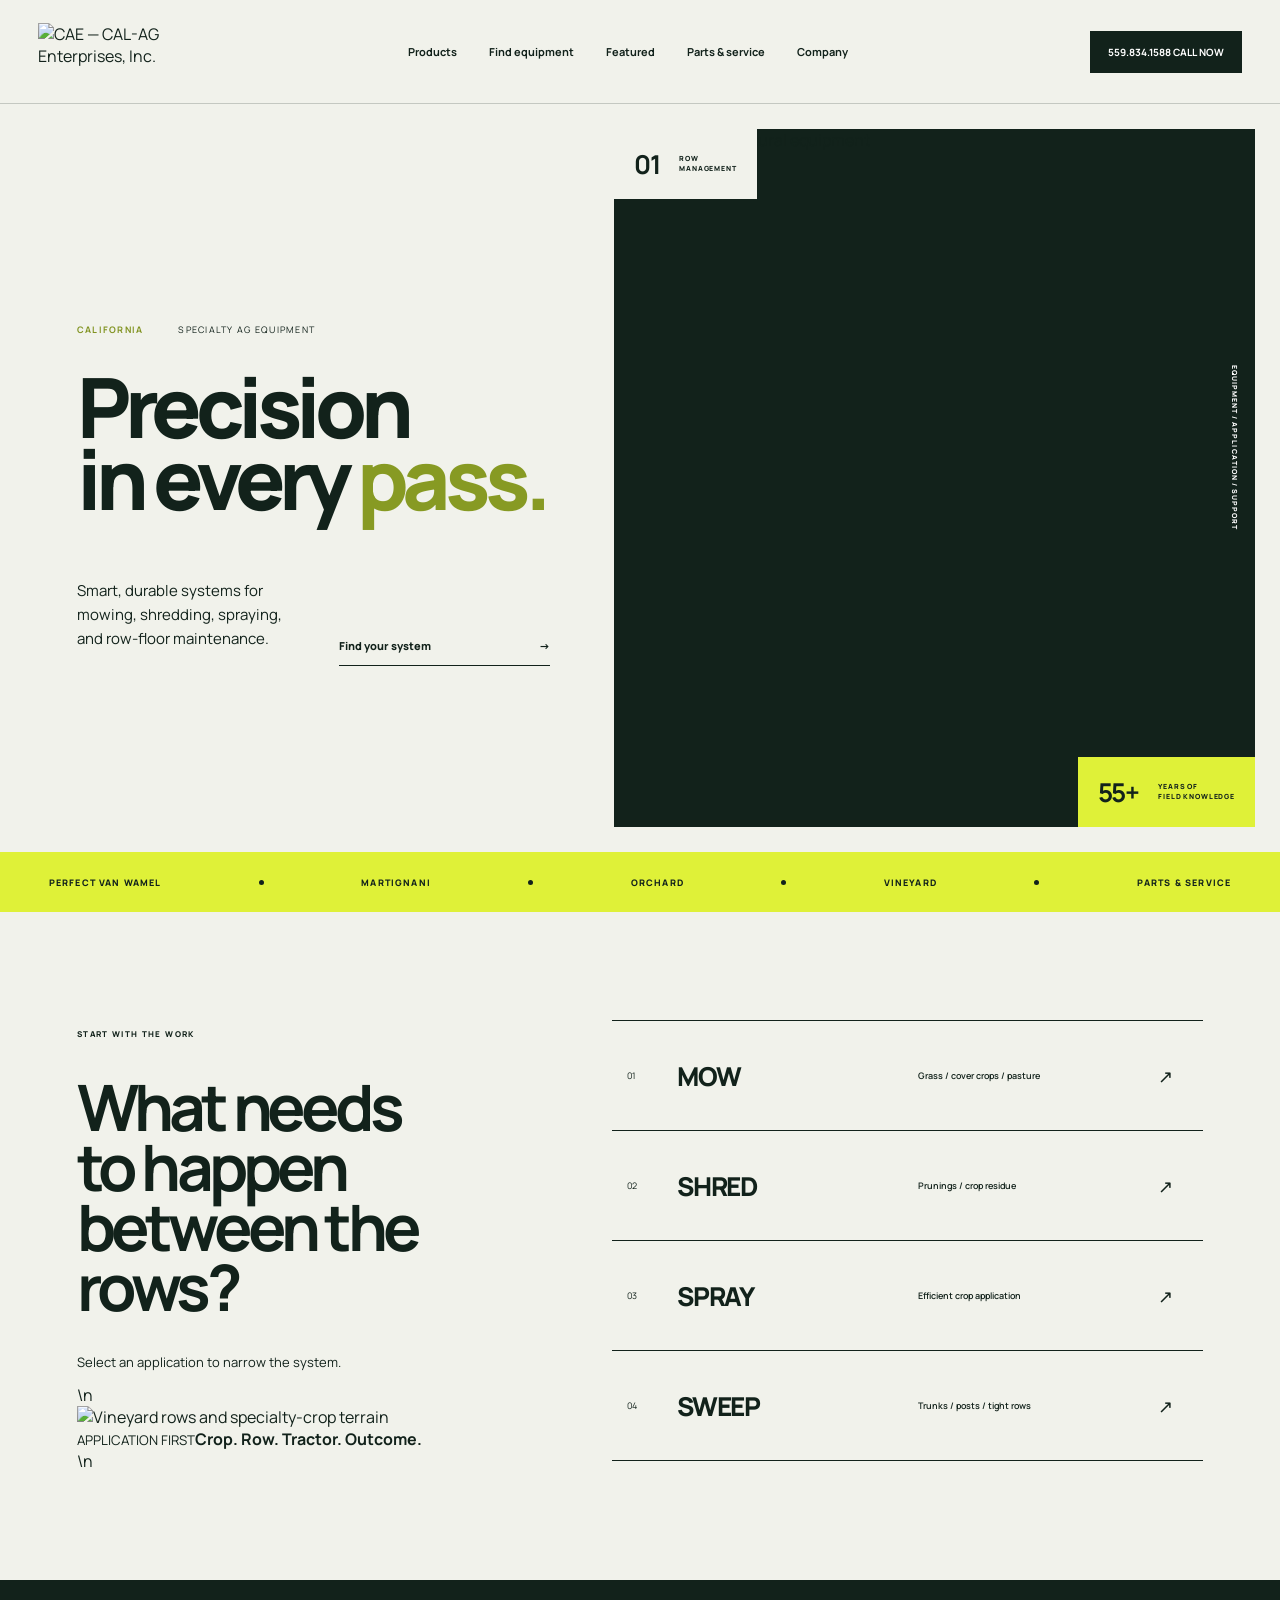
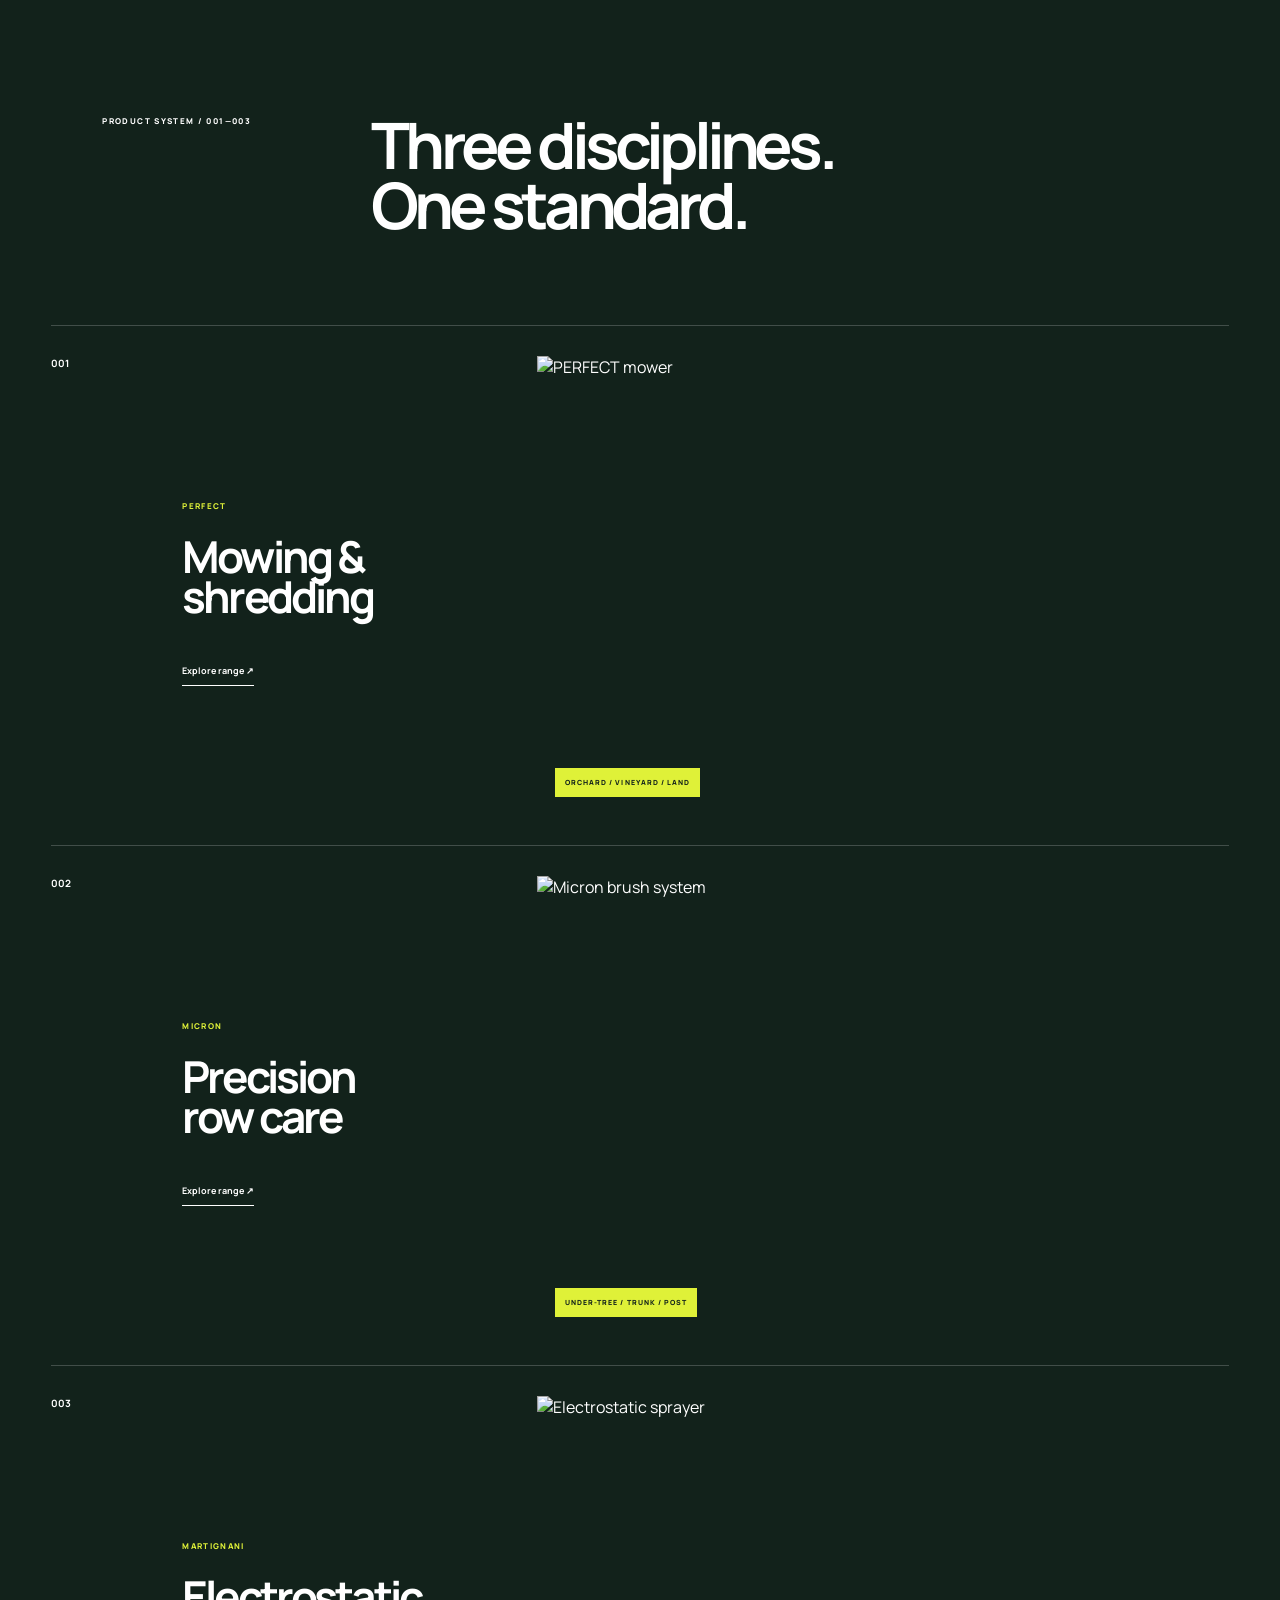
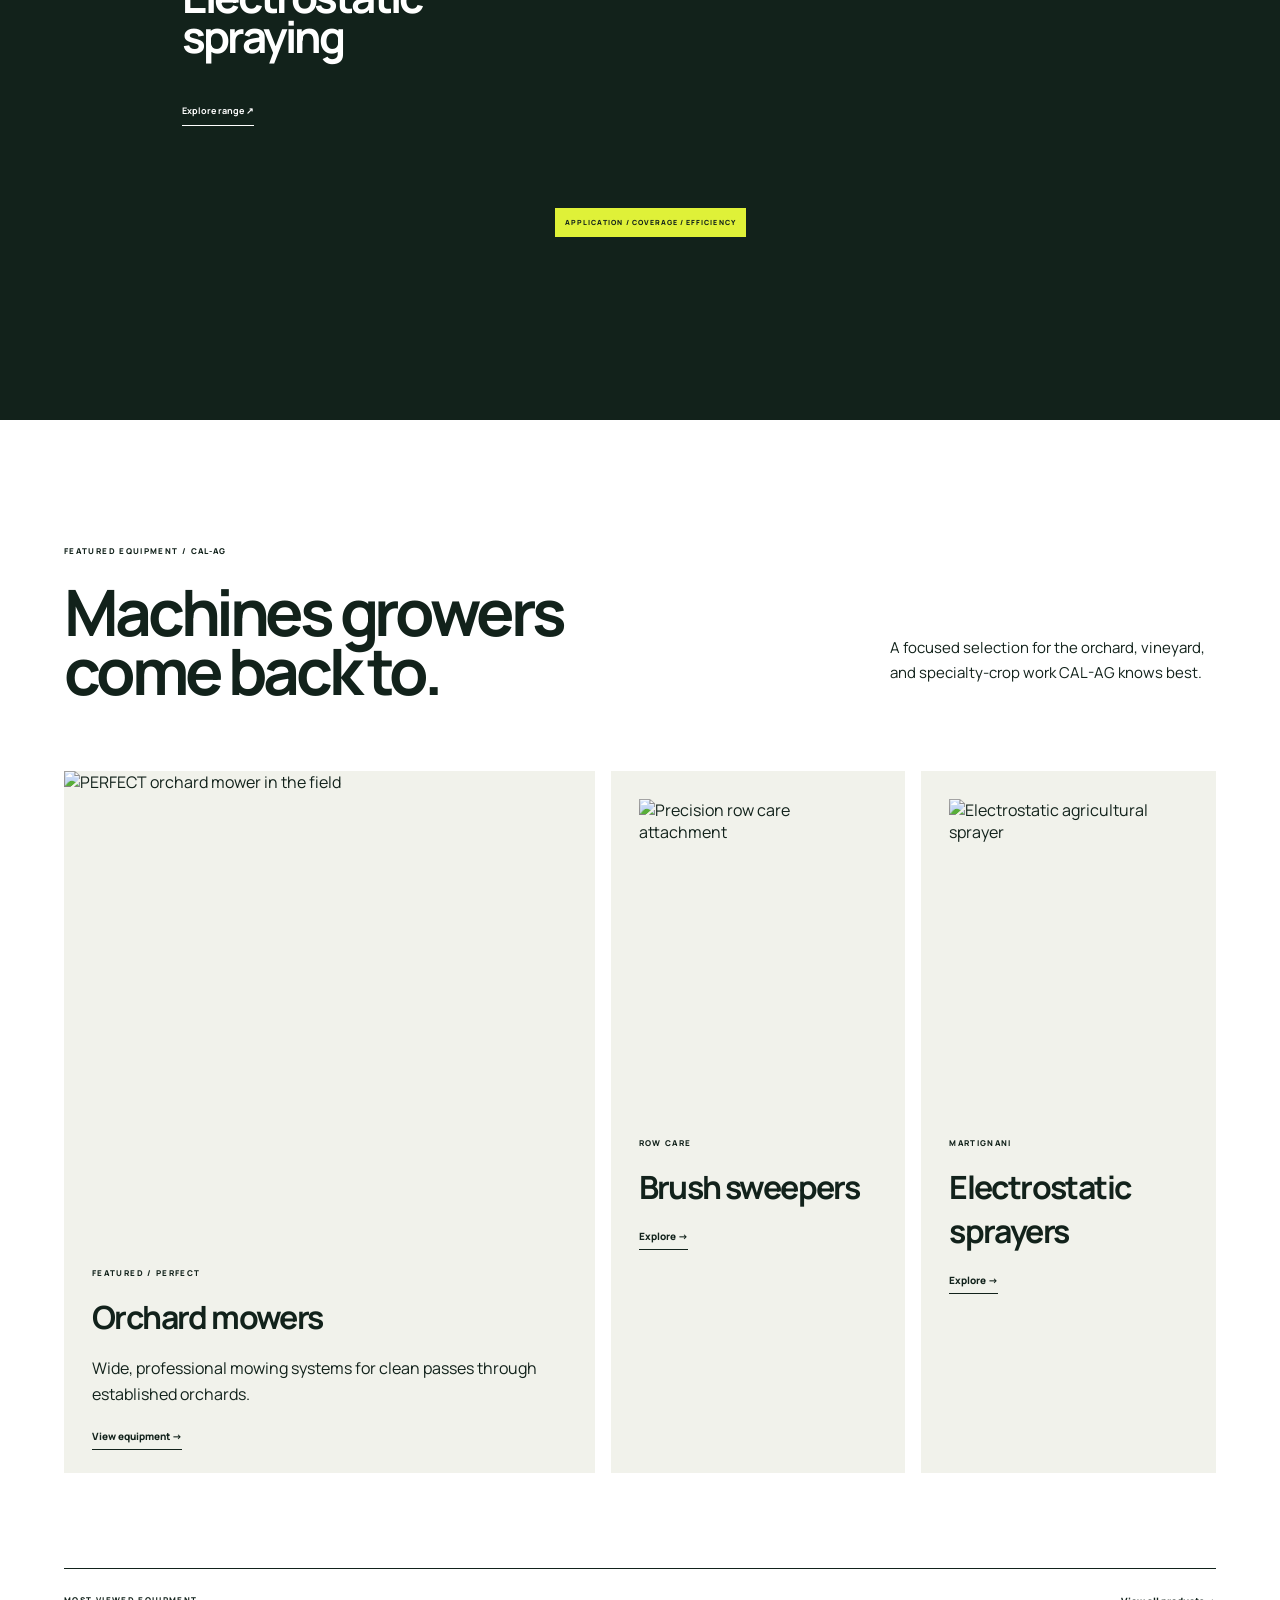
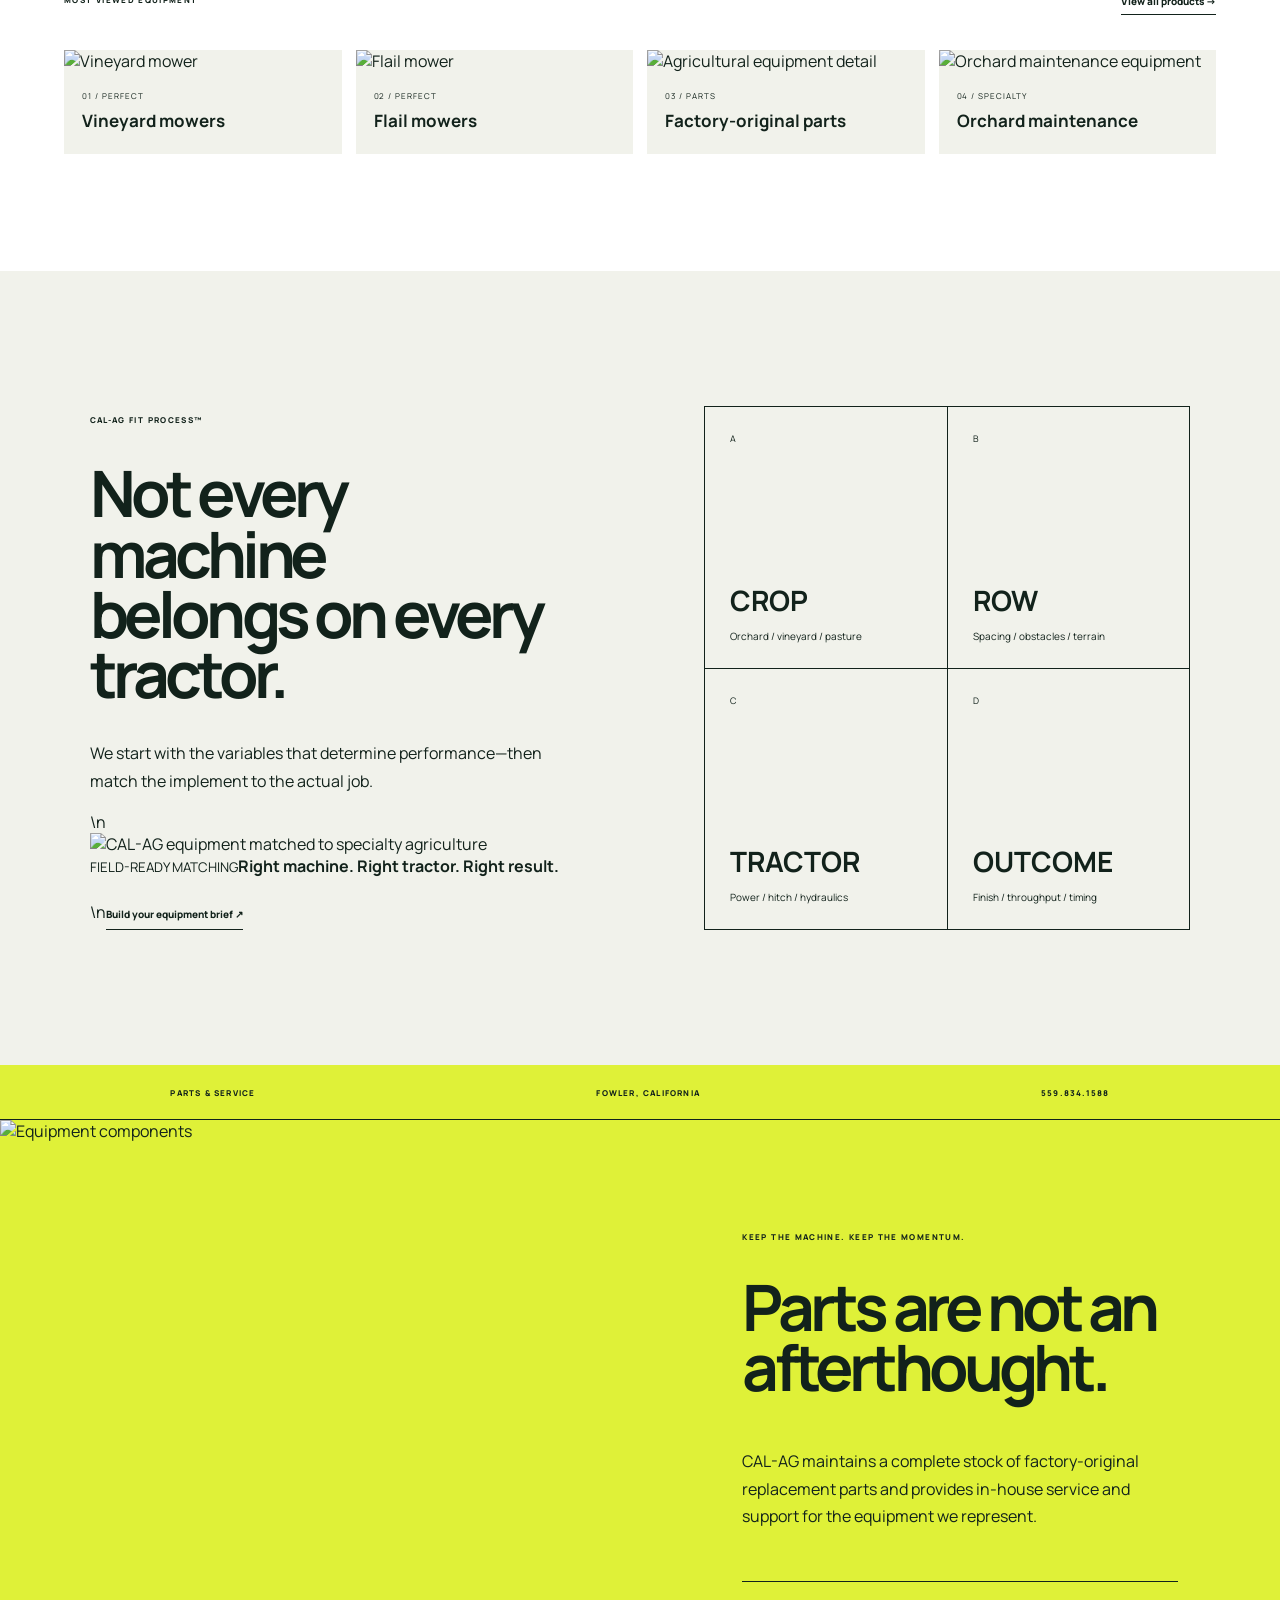
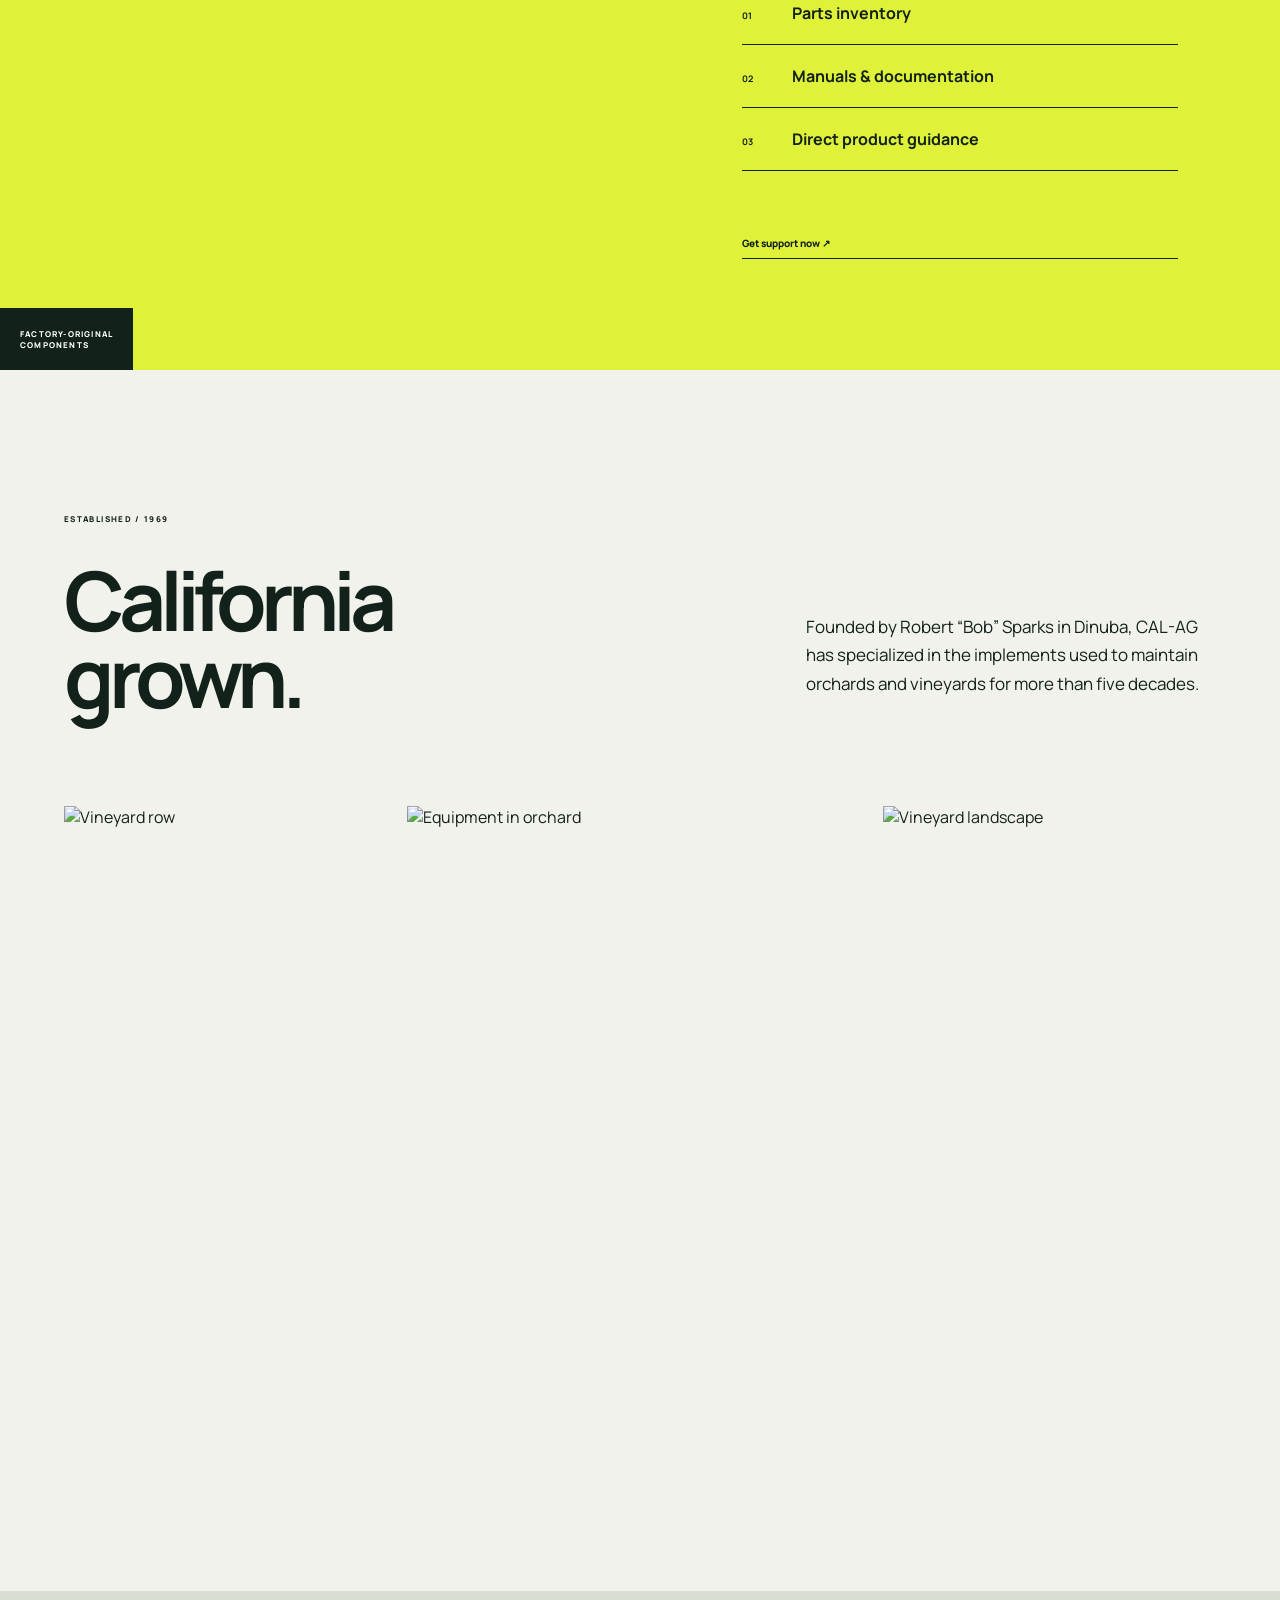
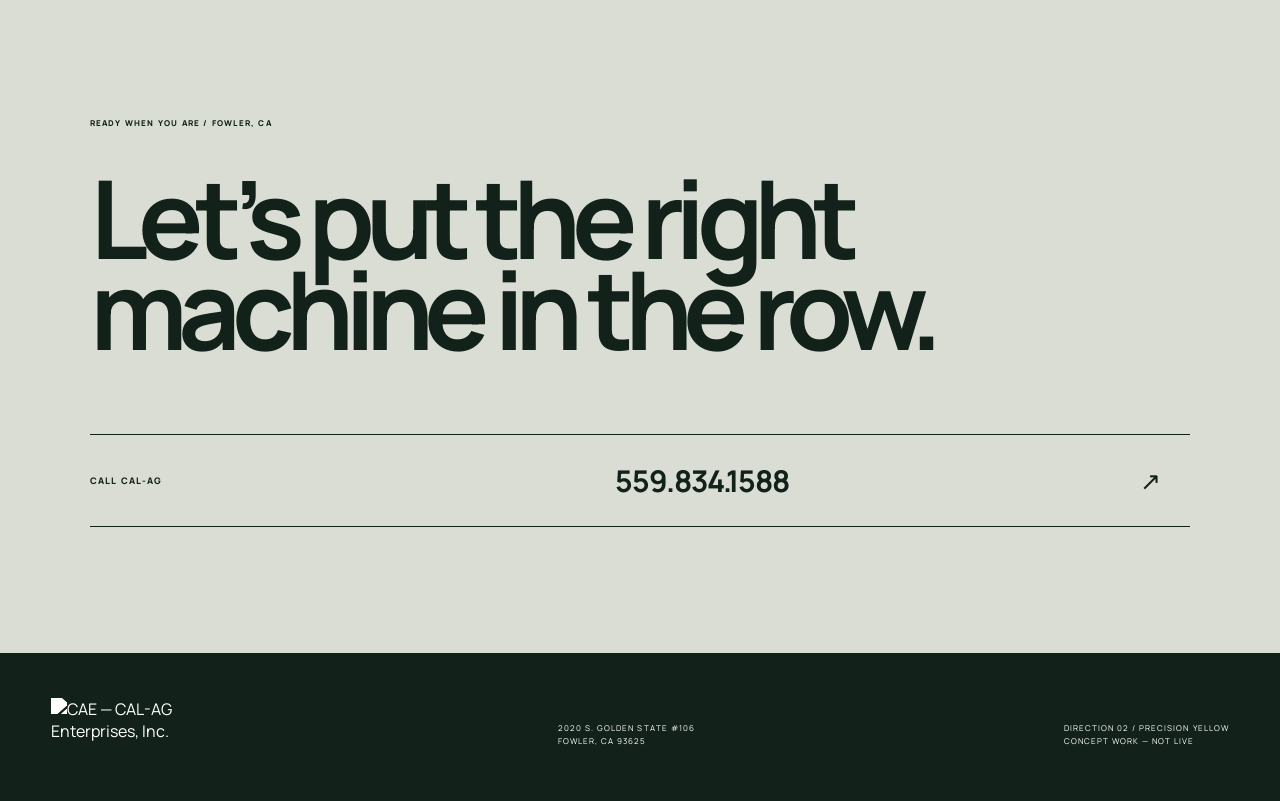
==== commit 29670387: "Improve phone CTA and enrich equipment selection sections" ====
--- a/index.html
+++ b/index.html
@@ -16,7 +16,7 @@
 </head>
 <body class="py">
 <div class="progress"></div>
-<header class="py-nav"><a class="py-logo" href="index.html" aria-label="CAL-AG Enterprises home"><img src="https://cal-ag-precision-review-9q6v3.info249216.chatgpt.site/assets/cae-logo.png" alt="CAE — CAL-AG Enterprises, Inc."></a><nav><a href="#systems">Products</a><a href="#selector">Find equipment</a><a href="#featured">Featured</a><a href="#support">Parts &amp; service</a><a href="#company">Company</a></nav><a class="quote" href="tel:5598341588">Speak to CAL-AG &#8599;</a></header><main><section class="py-hero"><div class="hero-type">
+<header class="py-nav"><a class="py-logo" href="index.html" aria-label="CAL-AG Enterprises home"><img src="https://cal-ag-precision-review-9q6v3.info249216.chatgpt.site/assets/cae-logo.png" alt="CAE — CAL-AG Enterprises, Inc."></a><nav><a href="#systems">Products</a><a href="#selector">Find equipment</a><a href="#featured">Featured</a><a href="#support">Parts &amp; service</a><a href="#company">Company</a></nav><a class="quote" href="tel:5598341588"><span>559.834.1588</span> <b>CALL NOW</b></a></header><main><section class="py-hero"><div class="hero-type">
 <div class="eyebrow">
 <b>CALIFORNIA</b><span>SPECIALTY AG EQUIPMENT</span>
 </div>
@@ -40,8 +40,7 @@
 <span>PERFECT VAN WAMEL</span><i></i><span>MARTIGNANI</span><i></i><span>ORCHARD</span><i></i><span>VINEYARD</span><i></i><span>PARTS &amp; SERVICE</span>
 </div></section><section class="problem" id="selector"><div class="problem-intro reveal">
 <span>START WITH THE WORK</span><h2>What needs<br>to happen<br>between the rows?</h2>
-<p>Select an application to narrow the system.</p>
-</div>
+<p>Select an application to narrow the system.</p>\n<div class="problem-visual"><img src="https://cal-ag-precision-review-9q6v3.info249216.chatgpt.site/assets/WZUI4271.JPG" alt="Vineyard rows and specialty-crop terrain"><div><small>APPLICATION FIRST</small><strong>Crop. Row. Tractor. Outcome.</strong></div></div>\n</div>
 <div class="selector-grid reveal">
 <a href="#systems"><i>01</i><span>MOW</span><b>Grass / cover crops / pasture</b><em>&#8599;</em></a><a href="#systems"><i>02</i><span>SHRED</span><b>Prunings / crop residue</b><em>&#8599;</em></a><a href="#systems"><i>03</i><span>SPRAY</span><b>Efficient crop application</b><em>&#8599;</em></a><a href="#systems"><i>04</i><span>SWEEP</span><b>Trunks / posts / tight rows</b><em>&#8599;</em></a>
 </div></section><section class="systems" id="systems"><div class="systems-head reveal">
@@ -78,8 +77,7 @@
 </div>
 </div></section><section class="featured-products" id="featured"><div class="fp-heading reveal"><div><span>FEATURED EQUIPMENT / CAL-AG</span><h2>Machines growers<br>come back to.</h2></div><p>A focused selection for the orchard, vineyard, and specialty-crop work CAL-AG knows best.</p></div><div class="fp-grid"><article class="fp-lead reveal"><img src="https://cal-ag-precision-review-9q6v3.info249216.chatgpt.site/assets/HOUT9912.JPG" alt="PERFECT orchard mower in the field"><div><span>FEATURED / PERFECT</span><h3>Orchard mowers</h3><p>Wide, professional mowing systems for clean passes through established orchards.</p><a href="#support">View equipment &#8594;</a></div></article><article class="fp-card reveal"><img src="https://cal-ag-precision-review-9q6v3.info249216.chatgpt.site/assets/FRSY4534.JPG" alt="Precision row care attachment"><span>ROW CARE</span><h3>Brush sweepers</h3><a href="#support">Explore &#8594;</a></article><article class="fp-card reveal"><img src="https://cal-ag-precision-review-9q6v3.info249216.chatgpt.site/assets/MZJV7474.JPG" alt="Electrostatic agricultural sprayer"><span>MARTIGNANI</span><h3>Electrostatic sprayers</h3><a href="#support">Explore &#8594;</a></article></div><div class="most-viewed reveal"><div class="mv-title"><span>MOST VIEWED EQUIPMENT</span><a href="#systems">View all products &#8594;</a></div><div class="mv-row"><a href="#systems"><img src="https://cal-ag-precision-review-9q6v3.info249216.chatgpt.site/assets/UJOF4856.JPG" alt="Vineyard mower"><small>01 / PERFECT</small><b>Vineyard mowers</b></a><a href="#systems"><img src="https://cal-ag-precision-review-9q6v3.info249216.chatgpt.site/assets/POUN9579.JPG" alt="Flail mower"><small>02 / PERFECT</small><b>Flail mowers</b></a><a href="#systems"><img src="https://cal-ag-precision-review-9q6v3.info249216.chatgpt.site/assets/AGJK2166.JPG" alt="Agricultural equipment detail"><small>03 / PARTS</small><b>Factory-original parts</b></a><a href="#systems"><img src="https://cal-ag-precision-review-9q6v3.info249216.chatgpt.site/assets/BCIW8119.JPG" alt="Orchard maintenance equipment"><small>04 / SPECIALTY</small><b>Orchard maintenance</b></a></div></div></section><section class="specs"><div class="specs-copy reveal">
 <span>CAL-AG FIT PROCESS&trade;</span><h2>Not every machine<br>belongs on every tractor.</h2>
-<p>We start with the variables that determine performance&mdash;then match the implement to the actual job.</p>
-<a href="tel:5598341588">Build your equipment brief &#8599;</a>
+<p>We start with the variables that determine performance&mdash;then match the implement to the actual job.</p>\n<div class="fit-visual"><img src="https://cal-ag-precision-review-9q6v3.info249216.chatgpt.site/assets/NRXA7202.JPG" alt="CAL-AG equipment matched to specialty agriculture"><div><small>FIELD-READY MATCHING</small><strong>Right machine. Right tractor. Right result.</strong></div></div>\n<a href="tel:5598341588">Build your equipment brief &#8599;</a>
 </div>
 <div class="spec-grid reveal">
 <div>
--- a/refinement.css
+++ b/refinement.css
@@ -0,0 +1 @@
+.py-logo img{display:block;width:128px;height:58px;object-fit:contain;object-position:left center}.py-nav{height:104px}.footer-logo img{filter:brightness(0) invert(1);width:138px}.hero-type h1{font-size:clamp(60px,6.5vw,112px);line-height:.86;letter-spacing:-.075em}.problem{padding:12vh 6vw}.problem-intro h2,.systems-head h2,.specs-copy h2,.support-copy h2,.company-top h2{font-size:clamp(46px,5vw,78px);line-height:.94}.system-row{min-height:520px}.system-name h3{font-size:44px}.company-top h2{font-size:82px}.featured-products{padding:13vh 5vw;background:#fff}.fp-heading{display:grid;grid-template-columns:1.5fr .7fr;gap:10vw;align-items:end;margin-bottom:70px}.fp-heading span,.fp-card>span,.fp-lead span,.mv-title span{font-size:8px;font-weight:800;letter-spacing:.17em}.fp-heading h2{font-size:clamp(48px,5vw,78px);line-height:.92;letter-spacing:-.065em;margin:24px 0 0}.fp-heading p{font-size:15px;line-height:1.7;max-width:440px}.fp-grid{display:grid;grid-template-columns:1.35fr .75fr .75fr;gap:16px}.fp-grid article{background:var(--paper)}.fp-grid img{display:block;width:100%;height:330px;object-fit:cover}.fp-lead img{height:460px}.fp-lead>div,.fp-card{padding:28px}.fp-lead h3,.fp-card h3{font-size:32px;letter-spacing:-.05em;margin:14px 0}.fp-lead p{line-height:1.65;max-width:520px}.fp-lead a,.fp-card a,.mv-title a{color:inherit;text-decoration:none;border-bottom:1px solid;padding-bottom:6px;font-size:10px;font-weight:800}.most-viewed{margin-top:95px;border-top:1px solid}.mv-title{display:flex;justify-content:space-between;padding:25px 0 35px}.mv-row{display:grid;grid-template-columns:repeat(4,1fr);gap:14px}.mv-row a{color:inherit;text-decoration:none;background:var(--paper);padding-bottom:22px}.mv-row img{width:100%;height:190px;object-fit:cover}.mv-row small,.mv-row b{display:block;padding:0 18px}.mv-row small{margin-top:18px;font-size:8px;letter-spacing:.12em}.mv-row b{margin-top:8px;font-size:17px}@media(max-width:800px){.py-logo img{width:96px;height:50px}.fp-heading,.fp-grid,.mv-row{grid-template-columns:1fr}.fp-lead img,.fp-grid img{height:55vw;min-height:280px}.featured-products{padding:10vh 5vw}.mv-row{gap:22px}.hero-type h1{font-size:17vw}.problem-intro h2,.systems-head h2,.specs-copy h2,.support-copy h2,.company-top h2{font-size:14vw}}
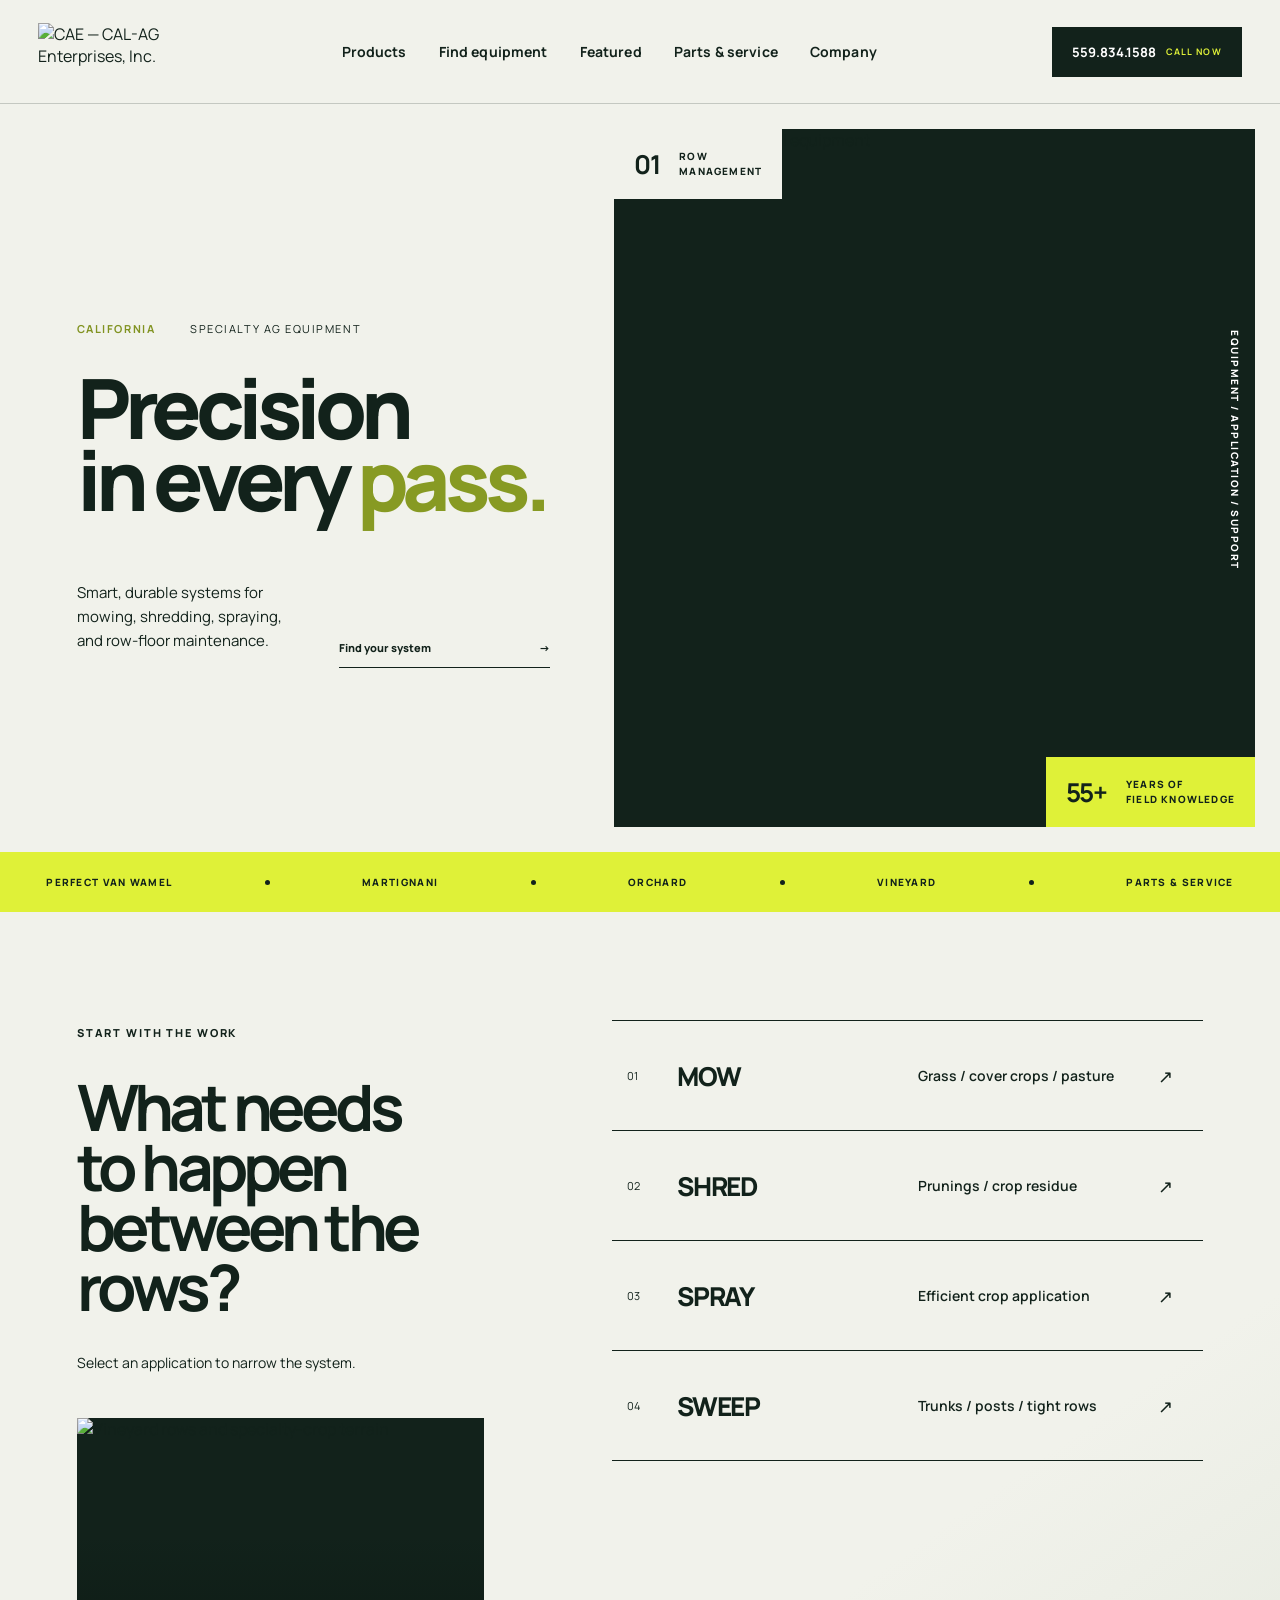
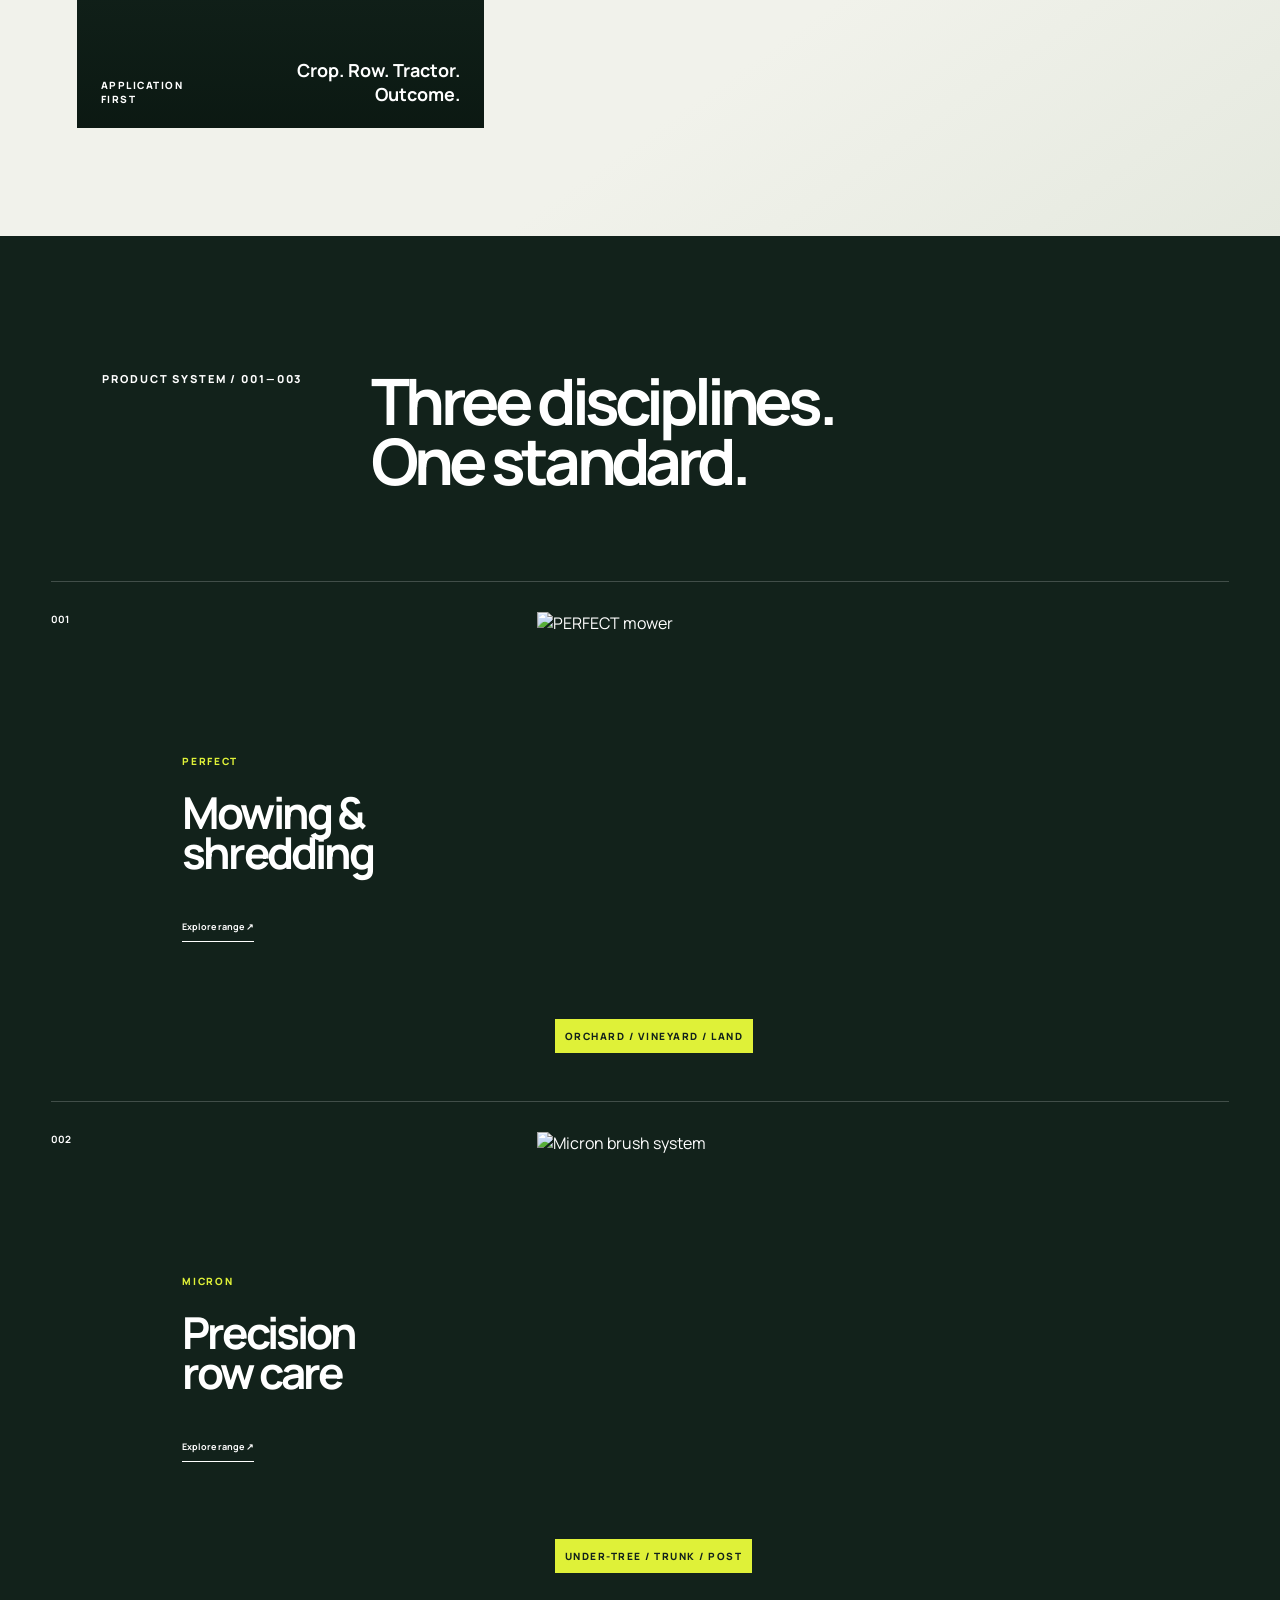
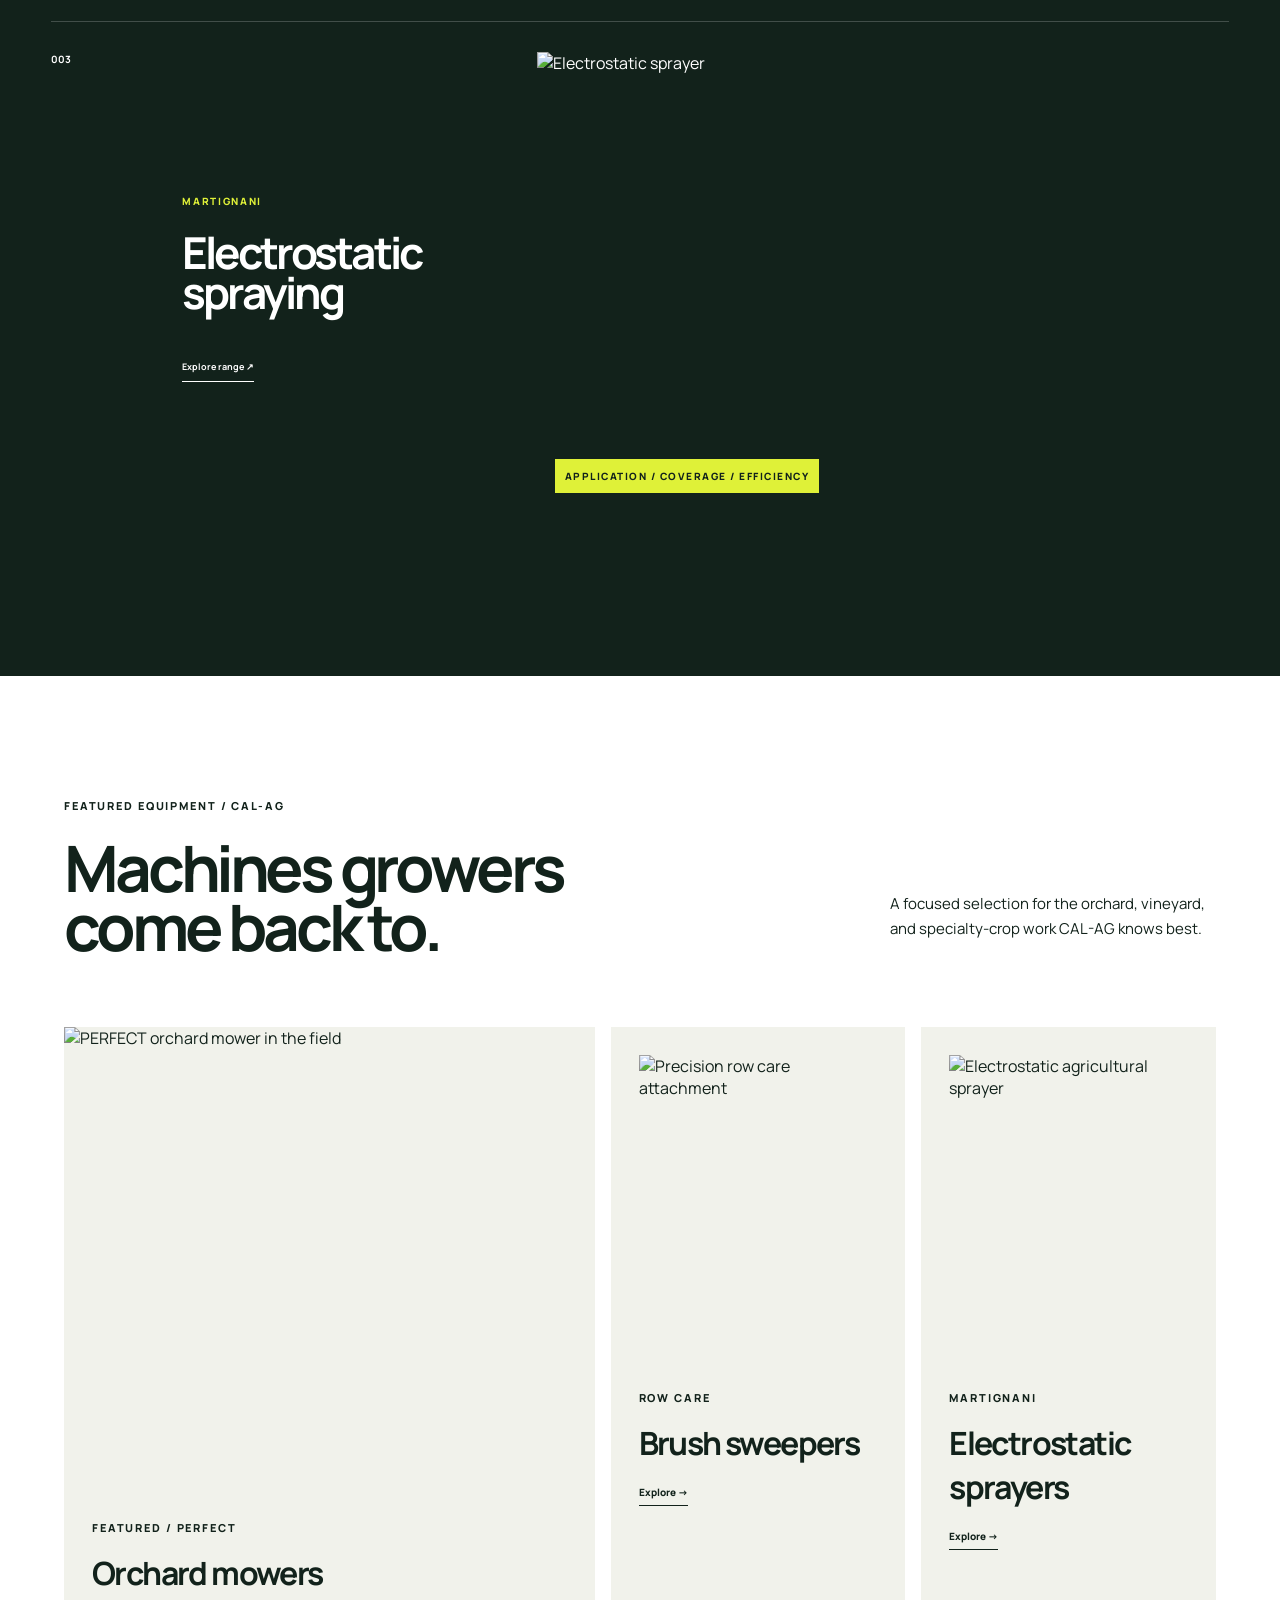
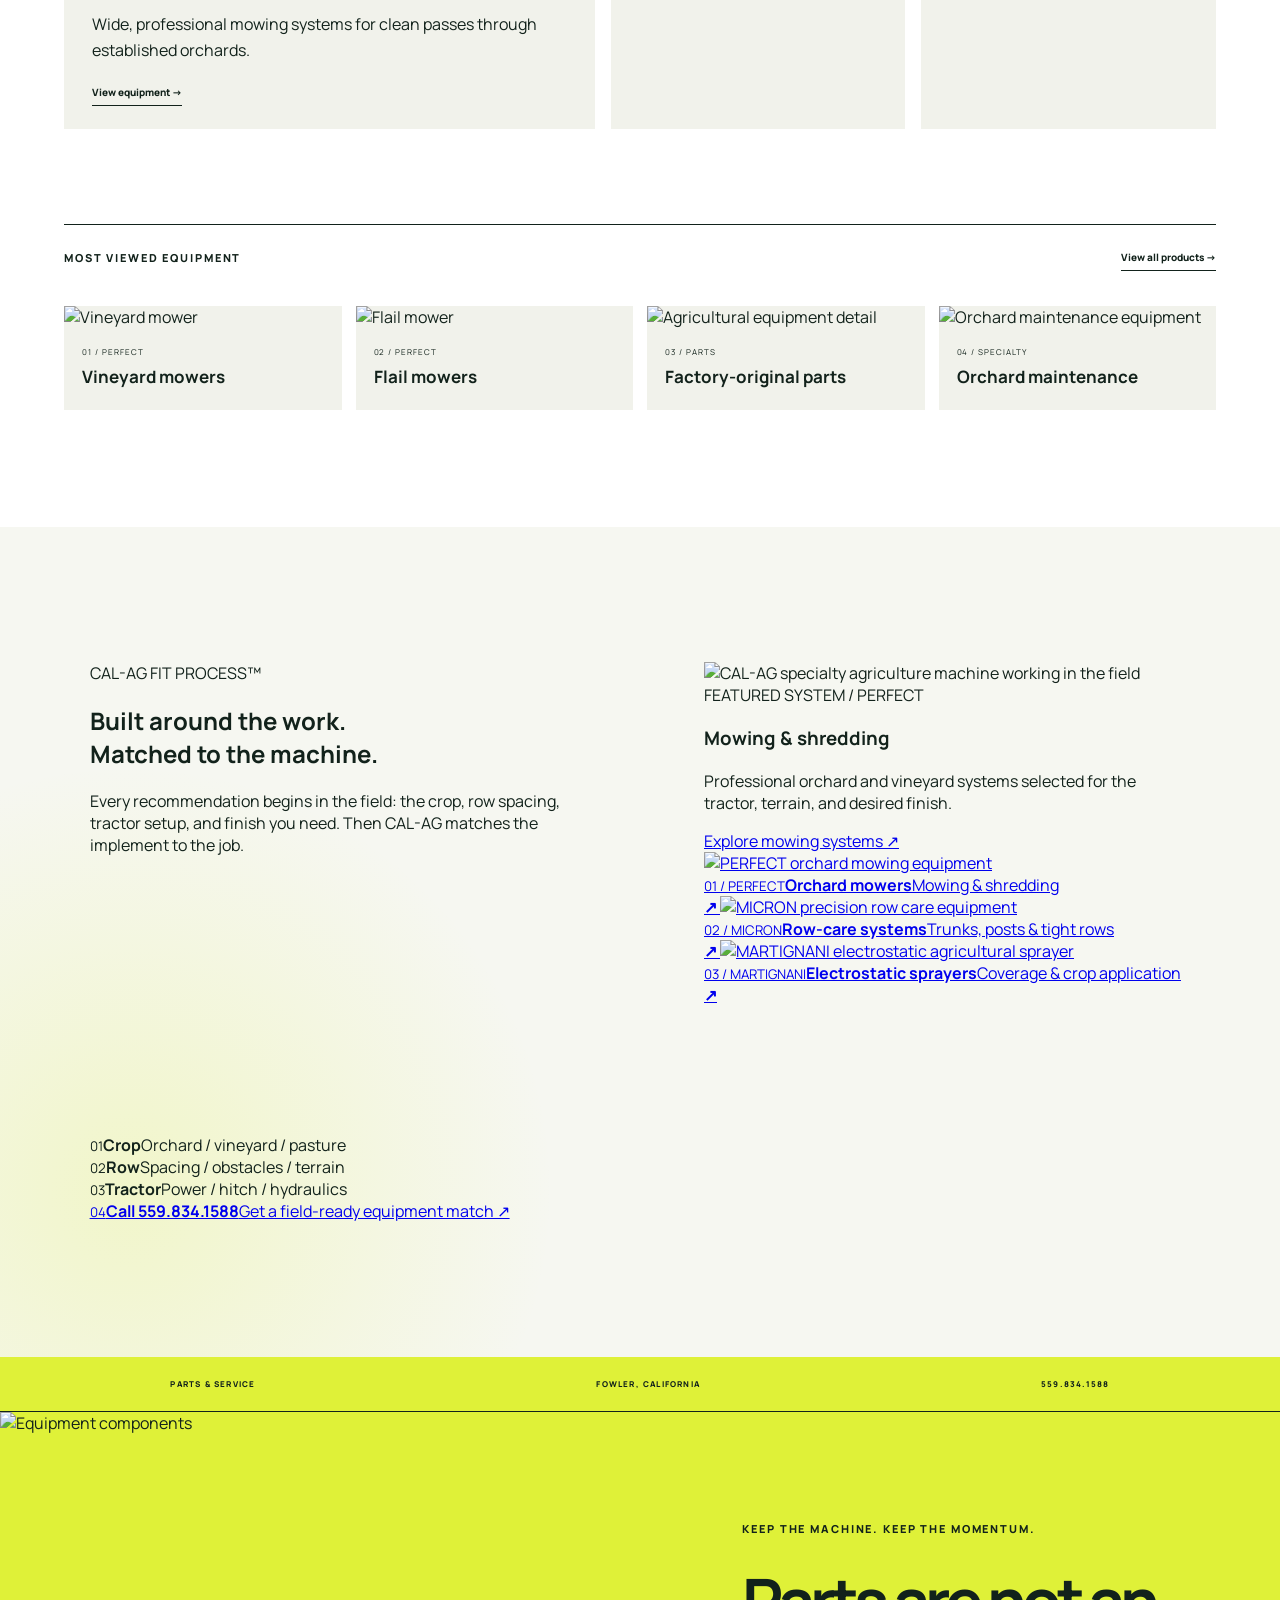
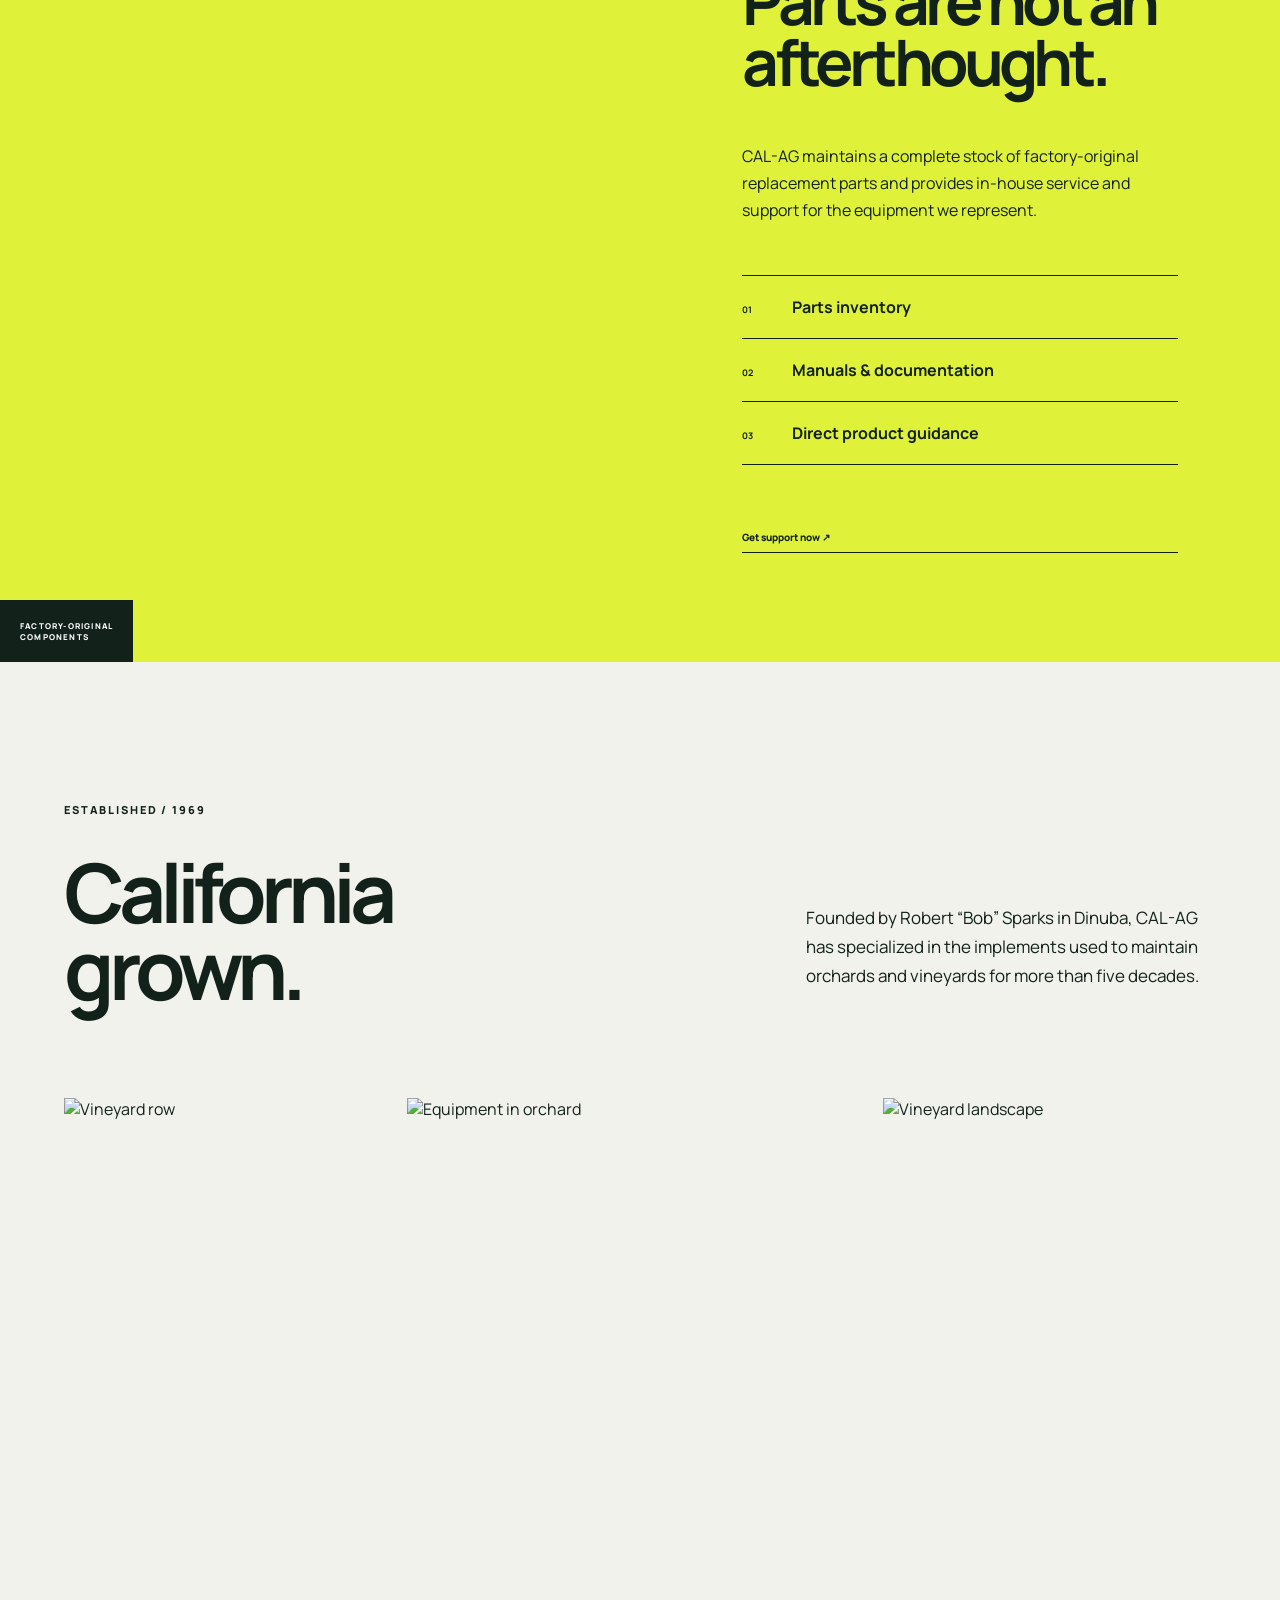
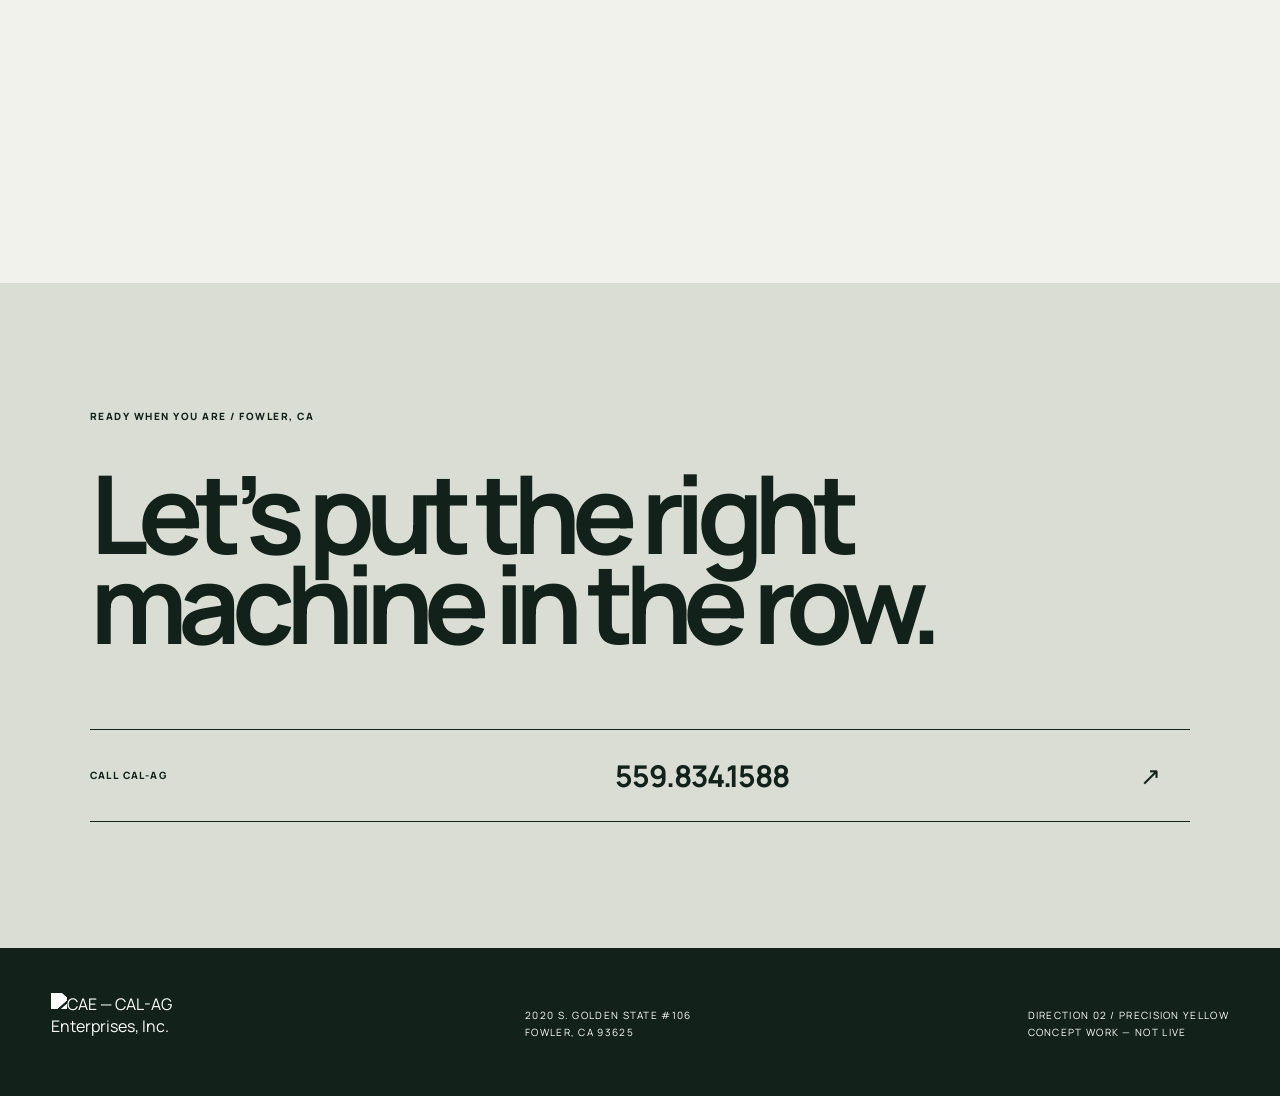
==== commit f3df4035: "Redesign fit process as premium machine showcase" ====
--- a/index.html
+++ b/index.html
@@ -40,7 +40,7 @@
 <span>PERFECT VAN WAMEL</span><i></i><span>MARTIGNANI</span><i></i><span>ORCHARD</span><i></i><span>VINEYARD</span><i></i><span>PARTS &amp; SERVICE</span>
 </div></section><section class="problem" id="selector"><div class="problem-intro reveal">
 <span>START WITH THE WORK</span><h2>What needs<br>to happen<br>between the rows?</h2>
-<p>Select an application to narrow the system.</p>\n<div class="problem-visual"><img src="https://cal-ag-precision-review-9q6v3.info249216.chatgpt.site/assets/WZUI4271.JPG" alt="Vineyard rows and specialty-crop terrain"><div><small>APPLICATION FIRST</small><strong>Crop. Row. Tractor. Outcome.</strong></div></div>\n</div>
+<p>Select an application to narrow the system.</p><div class="problem-visual"><img src="https://cal-ag-precision-review-9q6v3.info249216.chatgpt.site/assets/WZUI4271.JPG" alt="Vineyard rows and specialty-crop terrain"><div><small>APPLICATION FIRST</small><strong>Crop. Row. Tractor. Outcome.</strong></div></div></div>
 <div class="selector-grid reveal">
 <a href="#systems"><i>01</i><span>MOW</span><b>Grass / cover crops / pasture</b><em>&#8599;</em></a><a href="#systems"><i>02</i><span>SHRED</span><b>Prunings / crop residue</b><em>&#8599;</em></a><a href="#systems"><i>03</i><span>SPRAY</span><b>Efficient crop application</b><em>&#8599;</em></a><a href="#systems"><i>04</i><span>SWEEP</span><b>Trunks / posts / tight rows</b><em>&#8599;</em></a>
 </div></section><section class="systems" id="systems"><div class="systems-head reveal">
@@ -75,24 +75,38 @@
 <div class="system-photo">
 <img src="https://cal-ag-precision-review-9q6v3.info249216.chatgpt.site/assets/MZJV7474.JPG" alt="Electrostatic sprayer"><span>APPLICATION / COVERAGE / EFFICIENCY</span>
 </div>
-</div></section><section class="featured-products" id="featured"><div class="fp-heading reveal"><div><span>FEATURED EQUIPMENT / CAL-AG</span><h2>Machines growers<br>come back to.</h2></div><p>A focused selection for the orchard, vineyard, and specialty-crop work CAL-AG knows best.</p></div><div class="fp-grid"><article class="fp-lead reveal"><img src="https://cal-ag-precision-review-9q6v3.info249216.chatgpt.site/assets/HOUT9912.JPG" alt="PERFECT orchard mower in the field"><div><span>FEATURED / PERFECT</span><h3>Orchard mowers</h3><p>Wide, professional mowing systems for clean passes through established orchards.</p><a href="#support">View equipment &#8594;</a></div></article><article class="fp-card reveal"><img src="https://cal-ag-precision-review-9q6v3.info249216.chatgpt.site/assets/FRSY4534.JPG" alt="Precision row care attachment"><span>ROW CARE</span><h3>Brush sweepers</h3><a href="#support">Explore &#8594;</a></article><article class="fp-card reveal"><img src="https://cal-ag-precision-review-9q6v3.info249216.chatgpt.site/assets/MZJV7474.JPG" alt="Electrostatic agricultural sprayer"><span>MARTIGNANI</span><h3>Electrostatic sprayers</h3><a href="#support">Explore &#8594;</a></article></div><div class="most-viewed reveal"><div class="mv-title"><span>MOST VIEWED EQUIPMENT</span><a href="#systems">View all products &#8594;</a></div><div class="mv-row"><a href="#systems"><img src="https://cal-ag-precision-review-9q6v3.info249216.chatgpt.site/assets/UJOF4856.JPG" alt="Vineyard mower"><small>01 / PERFECT</small><b>Vineyard mowers</b></a><a href="#systems"><img src="https://cal-ag-precision-review-9q6v3.info249216.chatgpt.site/assets/POUN9579.JPG" alt="Flail mower"><small>02 / PERFECT</small><b>Flail mowers</b></a><a href="#systems"><img src="https://cal-ag-precision-review-9q6v3.info249216.chatgpt.site/assets/AGJK2166.JPG" alt="Agricultural equipment detail"><small>03 / PARTS</small><b>Factory-original parts</b></a><a href="#systems"><img src="https://cal-ag-precision-review-9q6v3.info249216.chatgpt.site/assets/BCIW8119.JPG" alt="Orchard maintenance equipment"><small>04 / SPECIALTY</small><b>Orchard maintenance</b></a></div></div></section><section class="specs"><div class="specs-copy reveal">
-<span>CAL-AG FIT PROCESS&trade;</span><h2>Not every machine<br>belongs on every tractor.</h2>
-<p>We start with the variables that determine performance&mdash;then match the implement to the actual job.</p>\n<div class="fit-visual"><img src="https://cal-ag-precision-review-9q6v3.info249216.chatgpt.site/assets/NRXA7202.JPG" alt="CAL-AG equipment matched to specialty agriculture"><div><small>FIELD-READY MATCHING</small><strong>Right machine. Right tractor. Right result.</strong></div></div>\n<a href="tel:5598341588">Build your equipment brief &#8599;</a>
+</div></section><section class="featured-products" id="featured"><div class="fp-heading reveal"><div><span>FEATURED EQUIPMENT / CAL-AG</span><h2>Machines growers<br>come back to.</h2></div><p>A focused selection for the orchard, vineyard, and specialty-crop work CAL-AG knows best.</p></div><div class="fp-grid"><article class="fp-lead reveal"><img src="https://cal-ag-precision-review-9q6v3.info249216.chatgpt.site/assets/HOUT9912.JPG" alt="PERFECT orchard mower in the field"><div><span>FEATURED / PERFECT</span><h3>Orchard mowers</h3><p>Wide, professional mowing systems for clean passes through established orchards.</p><a href="#support">View equipment &#8594;</a></div></article><article class="fp-card reveal"><img src="https://cal-ag-precision-review-9q6v3.info249216.chatgpt.site/assets/FRSY4534.JPG" alt="Precision row care attachment"><span>ROW CARE</span><h3>Brush sweepers</h3><a href="#support">Explore &#8594;</a></article><article class="fp-card reveal"><img src="https://cal-ag-precision-review-9q6v3.info249216.chatgpt.site/assets/MZJV7474.JPG" alt="Electrostatic agricultural sprayer"><span>MARTIGNANI</span><h3>Electrostatic sprayers</h3><a href="#support">Explore &#8594;</a></article></div><div class="most-viewed reveal"><div class="mv-title"><span>MOST VIEWED EQUIPMENT</span><a href="#systems">View all products &#8594;</a></div><div class="mv-row"><a href="#systems"><img src="https://cal-ag-precision-review-9q6v3.info249216.chatgpt.site/assets/UJOF4856.JPG" alt="Vineyard mower"><small>01 / PERFECT</small><b>Vineyard mowers</b></a><a href="#systems"><img src="https://cal-ag-precision-review-9q6v3.info249216.chatgpt.site/assets/POUN9579.JPG" alt="Flail mower"><small>02 / PERFECT</small><b>Flail mowers</b></a><a href="#systems"><img src="https://cal-ag-precision-review-9q6v3.info249216.chatgpt.site/assets/AGJK2166.JPG" alt="Agricultural equipment detail"><small>03 / PARTS</small><b>Factory-original parts</b></a><a href="#systems"><img src="https://cal-ag-precision-review-9q6v3.info249216.chatgpt.site/assets/BCIW8119.JPG" alt="Orchard maintenance equipment"><small>04 / SPECIALTY</small><b>Orchard maintenance</b></a></div></div></section><section class="specs machine-fit" id="fit-process">
+<div class="fit-intro reveal">
+<div><span>CAL-AG FIT PROCESS&trade;</span><h2>Built around the work.<br>Matched to the machine.</h2></div>
+<p>Every recommendation begins in the field: the crop, row spacing, tractor setup, and finish you need. Then CAL-AG matches the implement to the job.</p>
 </div>
-<div class="spec-grid reveal">
-<div>
-<i>A</i><b>CROP</b><span>Orchard / vineyard / pasture</span>
+<div class="fit-showcase">
+<article class="fit-hero reveal">
+<img src="https://cal-ag-precision-review-9q6v3.info249216.chatgpt.site/assets/NRXA7202.JPG" alt="CAL-AG specialty agriculture machine working in the field">
+<div class="fit-hero-copy"><span>FEATURED SYSTEM / PERFECT</span><h3>Mowing &amp; shredding</h3><p>Professional orchard and vineyard systems selected for the tractor, terrain, and desired finish.</p><a href="#systems">Explore mowing systems &#8599;</a></div>
+</article>
+<div class="fit-machine-list reveal">
+<a href="#systems" class="fit-machine">
+<img src="https://cal-ag-precision-review-9q6v3.info249216.chatgpt.site/assets/HOUT9912.JPG" alt="PERFECT orchard mowing equipment">
+<div><small>01 / PERFECT</small><strong>Orchard mowers</strong><span>Mowing &amp; shredding</span></div><b>&#8599;</b>
+</a>
+<a href="#systems" class="fit-machine">
+<img src="https://cal-ag-precision-review-9q6v3.info249216.chatgpt.site/assets/FRSY4534.JPG" alt="MICRON precision row care equipment">
+<div><small>02 / MICRON</small><strong>Row-care systems</strong><span>Trunks, posts &amp; tight rows</span></div><b>&#8599;</b>
+</a>
+<a href="#systems" class="fit-machine">
+<img src="https://cal-ag-precision-review-9q6v3.info249216.chatgpt.site/assets/MZJV7474.JPG" alt="MARTIGNANI electrostatic agricultural sprayer">
+<div><small>03 / MARTIGNANI</small><strong>Electrostatic sprayers</strong><span>Coverage &amp; crop application</span></div><b>&#8599;</b>
+</a>
 </div>
-<div>
-<i>B</i><b>ROW</b><span>Spacing / obstacles / terrain</span>
 </div>
-<div>
-<i>C</i><b>TRACTOR</b><span>Power / hitch / hydraulics</span>
+<div class="fit-footer reveal">
+<div><small>01</small><strong>Crop</strong><span>Orchard / vineyard / pasture</span></div>
+<div><small>02</small><strong>Row</strong><span>Spacing / obstacles / terrain</span></div>
+<div><small>03</small><strong>Tractor</strong><span>Power / hitch / hydraulics</span></div>
+<a href="tel:5598341588"><small>04</small><strong>Call 559.834.1588</strong><span>Get a field-ready equipment match &#8599;</span></a>
 </div>
-<div>
-<i>D</i><b>OUTCOME</b><span>Finish / throughput / timing</span>
-</div>
-</div></section><section class="support" id="support"><div class="support-bar">
+</section><section class="support" id="support"><div class="support-bar">
 <span>PARTS &amp; SERVICE</span><span>FOWLER, CALIFORNIA</span><span>559.834.1588</span>
 </div>
 <div class="support-inner">
--- a/refinement.css
+++ b/refinement.css
@@ -1 +1,8 @@
 .py-logo img{display:block;width:128px;height:58px;object-fit:contain;object-position:left center}.py-nav{height:104px}.footer-logo img{filter:brightness(0) invert(1);width:138px}.hero-type h1{font-size:clamp(60px,6.5vw,112px);line-height:.86;letter-spacing:-.075em}.problem{padding:12vh 6vw}.problem-intro h2,.systems-head h2,.specs-copy h2,.support-copy h2,.company-top h2{font-size:clamp(46px,5vw,78px);line-height:.94}.system-row{min-height:520px}.system-name h3{font-size:44px}.company-top h2{font-size:82px}.featured-products{padding:13vh 5vw;background:#fff}.fp-heading{display:grid;grid-template-columns:1.5fr .7fr;gap:10vw;align-items:end;margin-bottom:70px}.fp-heading span,.fp-card>span,.fp-lead span,.mv-title span{font-size:8px;font-weight:800;letter-spacing:.17em}.fp-heading h2{font-size:clamp(48px,5vw,78px);line-height:.92;letter-spacing:-.065em;margin:24px 0 0}.fp-heading p{font-size:15px;line-height:1.7;max-width:440px}.fp-grid{display:grid;grid-template-columns:1.35fr .75fr .75fr;gap:16px}.fp-grid article{background:var(--paper)}.fp-grid img{display:block;width:100%;height:330px;object-fit:cover}.fp-lead img{height:460px}.fp-lead>div,.fp-card{padding:28px}.fp-lead h3,.fp-card h3{font-size:32px;letter-spacing:-.05em;margin:14px 0}.fp-lead p{line-height:1.65;max-width:520px}.fp-lead a,.fp-card a,.mv-title a{color:inherit;text-decoration:none;border-bottom:1px solid;padding-bottom:6px;font-size:10px;font-weight:800}.most-viewed{margin-top:95px;border-top:1px solid}.mv-title{display:flex;justify-content:space-between;padding:25px 0 35px}.mv-row{display:grid;grid-template-columns:repeat(4,1fr);gap:14px}.mv-row a{color:inherit;text-decoration:none;background:var(--paper);padding-bottom:22px}.mv-row img{width:100%;height:190px;object-fit:cover}.mv-row small,.mv-row b{display:block;padding:0 18px}.mv-row small{margin-top:18px;font-size:8px;letter-spacing:.12em}.mv-row b{margin-top:8px;font-size:17px}@media(max-width:800px){.py-logo img{width:96px;height:50px}.fp-heading,.fp-grid,.mv-row{grid-template-columns:1fr}.fp-lead img,.fp-grid img{height:55vw;min-height:280px}.featured-products{padding:10vh 5vw}.mv-row{gap:22px}.hero-type h1{font-size:17vw}.problem-intro h2,.systems-head h2,.specs-copy h2,.support-copy h2,.company-top h2{font-size:14vw}}
+
+/* Readability and section-depth refinement */
+.py-nav nav a{font-size:14px;letter-spacing:.01em}.quote{font-size:13px;padding:16px 20px;display:flex;gap:10px;align-items:center}.quote b{font-size:9px;letter-spacing:.12em;color:var(--yellow)}
+.eyebrow,.problem-intro>span,.systems-head>span,.specs-copy>span,.support-copy>span,.company-top span,.fp-heading span,.fp-card>span,.fp-lead span,.mv-title span{font-size:11px;line-height:1.45}.data span,.crop-tag,.ticker,.system-name small,.system-photo span,.contact-kicker,.py-contact a span,footer p{font-size:10px}.problem-intro p,.selector-grid b,.spec-grid span{font-size:14px}.selector-grid i,.spec-grid i{font-size:11px}.problem{align-items:start;background:linear-gradient(145deg,#f1f2eb 0%,#f1f2eb 70%,#e5e9df 100%)}
+.problem-visual{margin-top:46px;position:relative;height:310px;overflow:hidden;background:var(--ink)}.problem-visual img{width:100%;height:100%;object-fit:cover;transition:transform .8s ease}.problem-visual:hover img{transform:scale(1.025)}.problem-visual:after{content:"";position:absolute;inset:38% 0 0;background:linear-gradient(transparent,#08140ea8)}.problem-visual>div{position:absolute;z-index:2;left:24px;right:24px;bottom:22px;color:#fff;display:flex;justify-content:space-between;align-items:end}.problem-visual small{font-size:10px;letter-spacing:.15em;font-weight:800}.problem-visual strong{font-size:18px;max-width:260px;text-align:right}
+.specs{position:relative;overflow:hidden;background:#f6f7f1}.specs:before{content:"";position:absolute;inset:0;background:radial-gradient(circle at 10% 80%,#dff13836,transparent 32%);pointer-events:none}.specs>*{position:relative}.fit-visual{margin:34px 0 14px;height:235px;position:relative;overflow:hidden;background:var(--ink)}.fit-visual img{width:100%;height:100%;object-fit:cover}.fit-visual:after{content:"";position:absolute;inset:30% 0 0;background:linear-gradient(transparent,#07130dbd)}.fit-visual>div{position:absolute;z-index:2;left:22px;right:22px;bottom:20px;color:white}.fit-visual small{display:block;font-size:10px;letter-spacing:.14em;font-weight:800;margin-bottom:7px}.fit-visual strong{font-size:18px}.spec-grid{background:#fff;box-shadow:0 24px 70px #10201912}.spec-grid div{position:relative;transition:.25s}.spec-grid div:hover{background:var(--yellow);transform:translateY(-3px)}.spec-grid div:after{content:"↗";position:absolute;top:24px;right:24px;font-size:18px;opacity:.35}
+@media(max-width:1000px){.py-nav nav{gap:18px}.py-nav nav a{font-size:12px}.quote b{display:none}}@media(max-width:800px){.problem-visual{height:56vw;min-height:280px}.fit-visual{height:55vw;min-height:260px}.problem-visual>div{display:block}.problem-visual strong{display:block;text-align:left;margin-top:8px}}
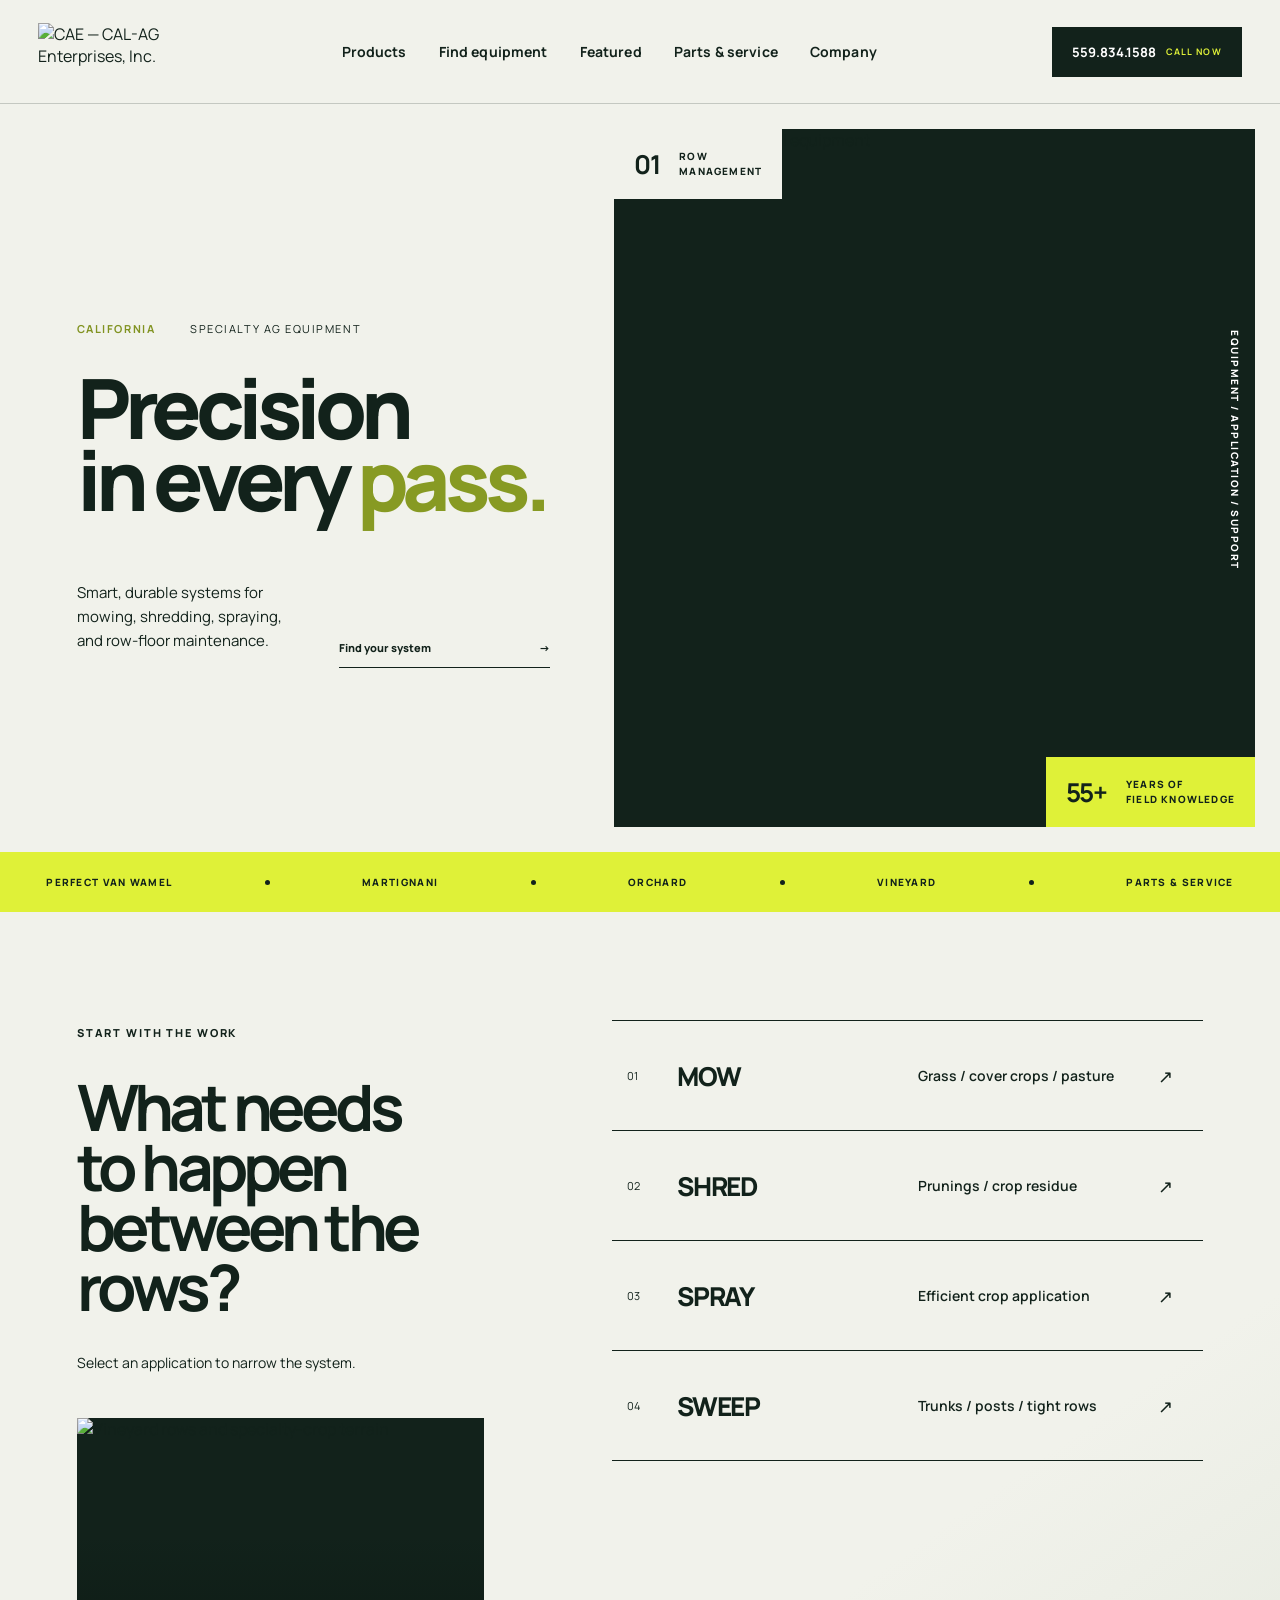
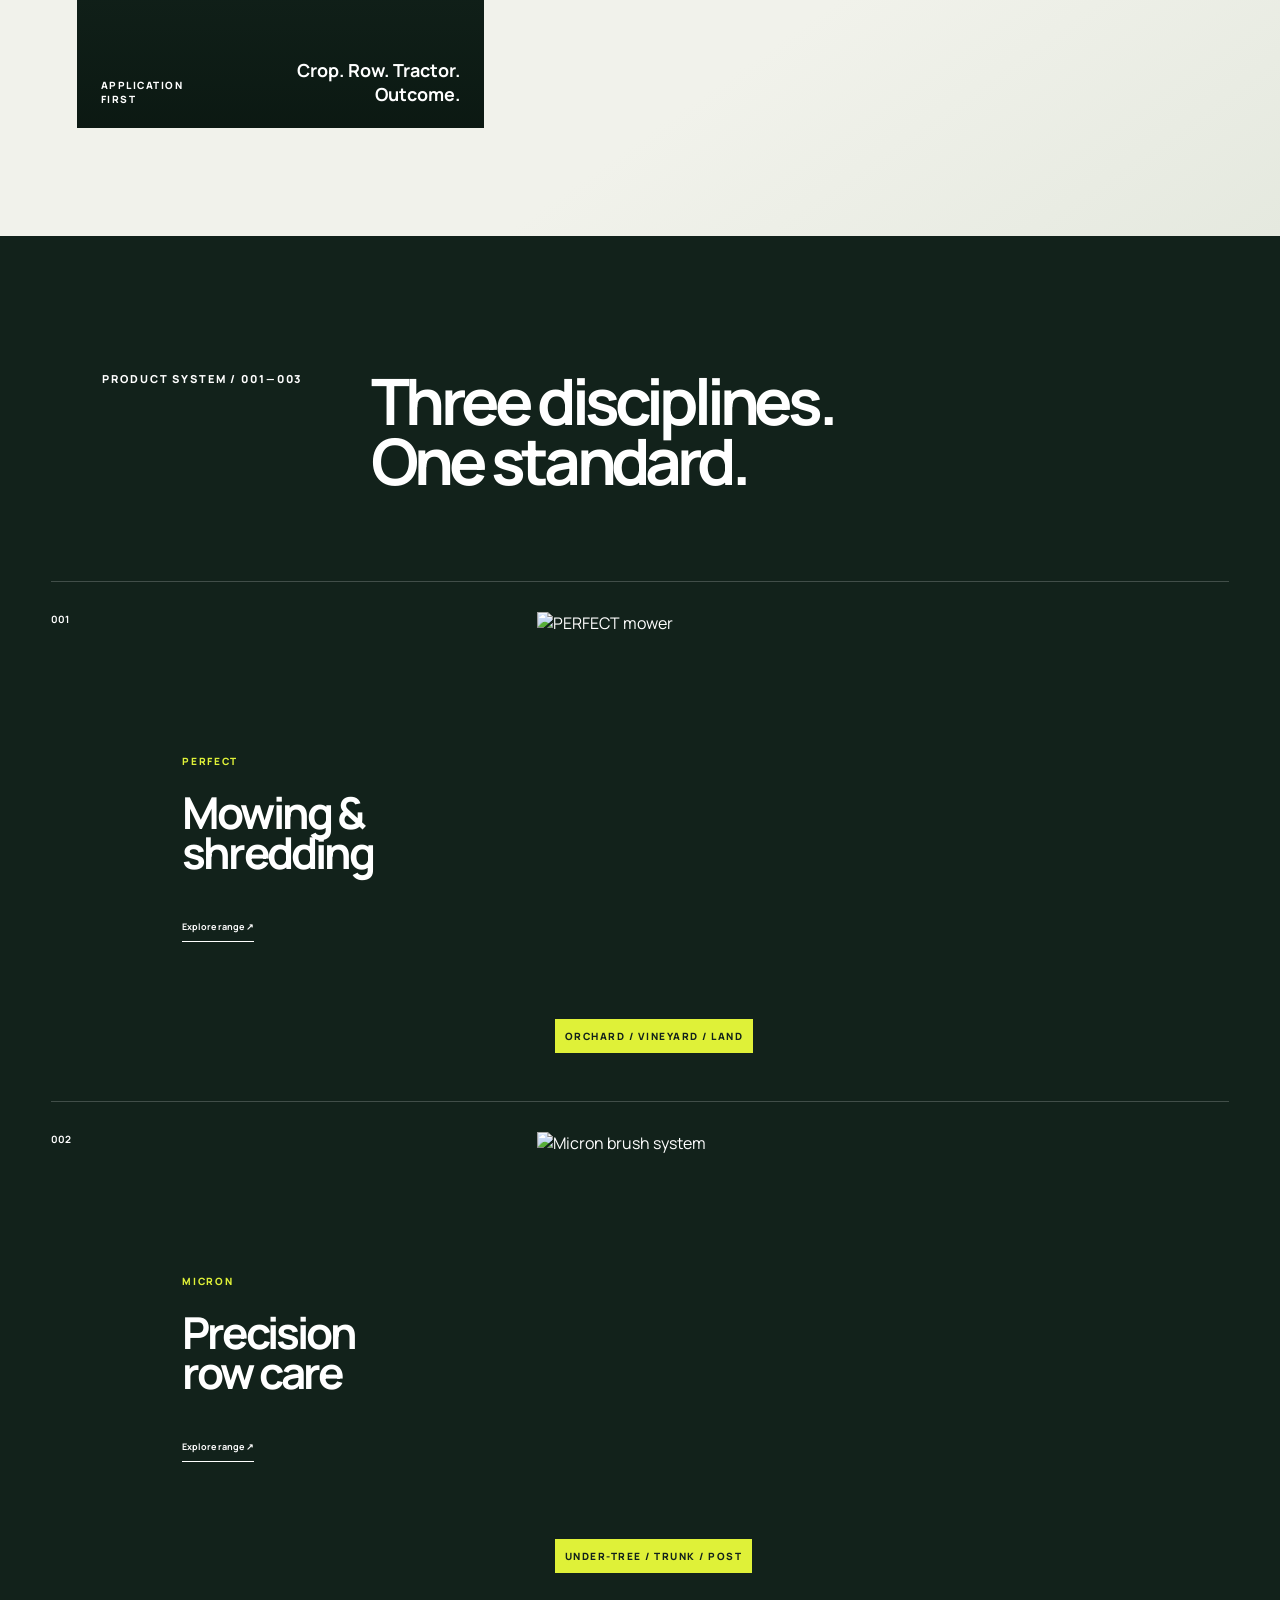
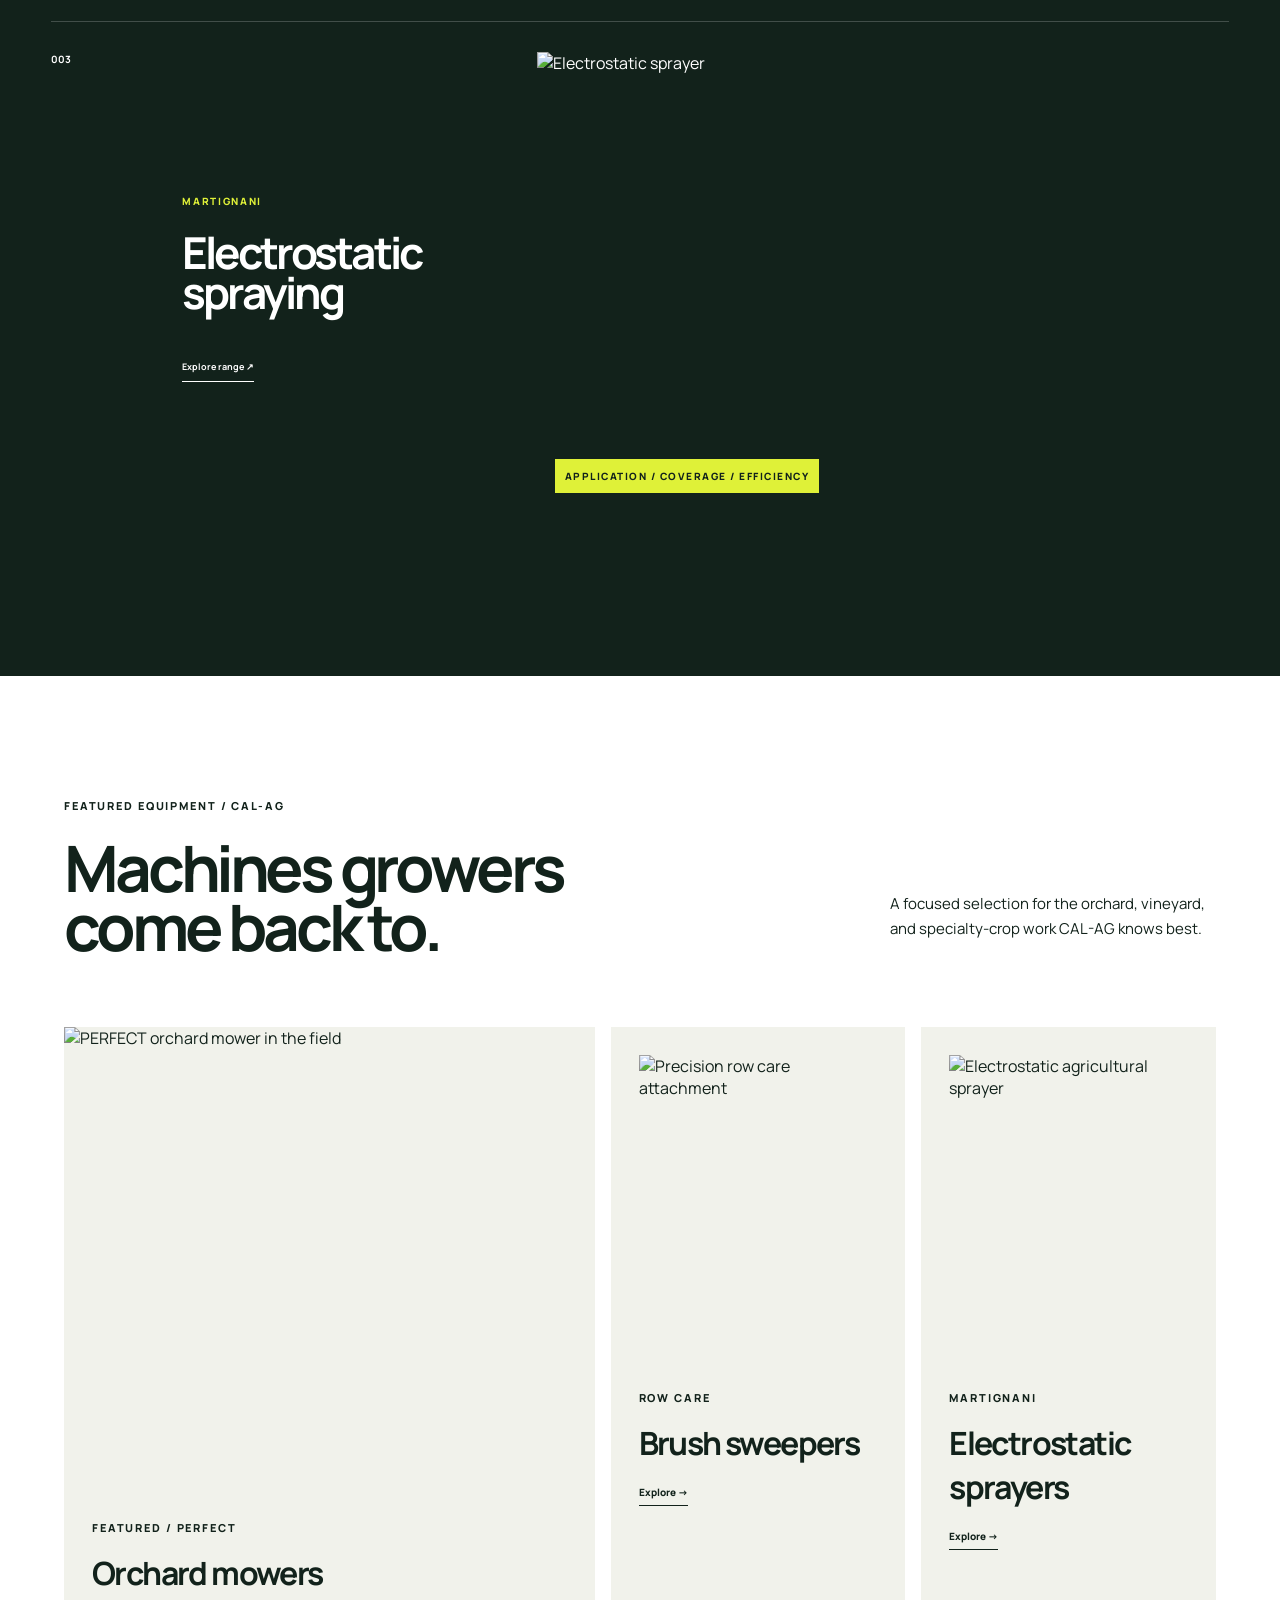
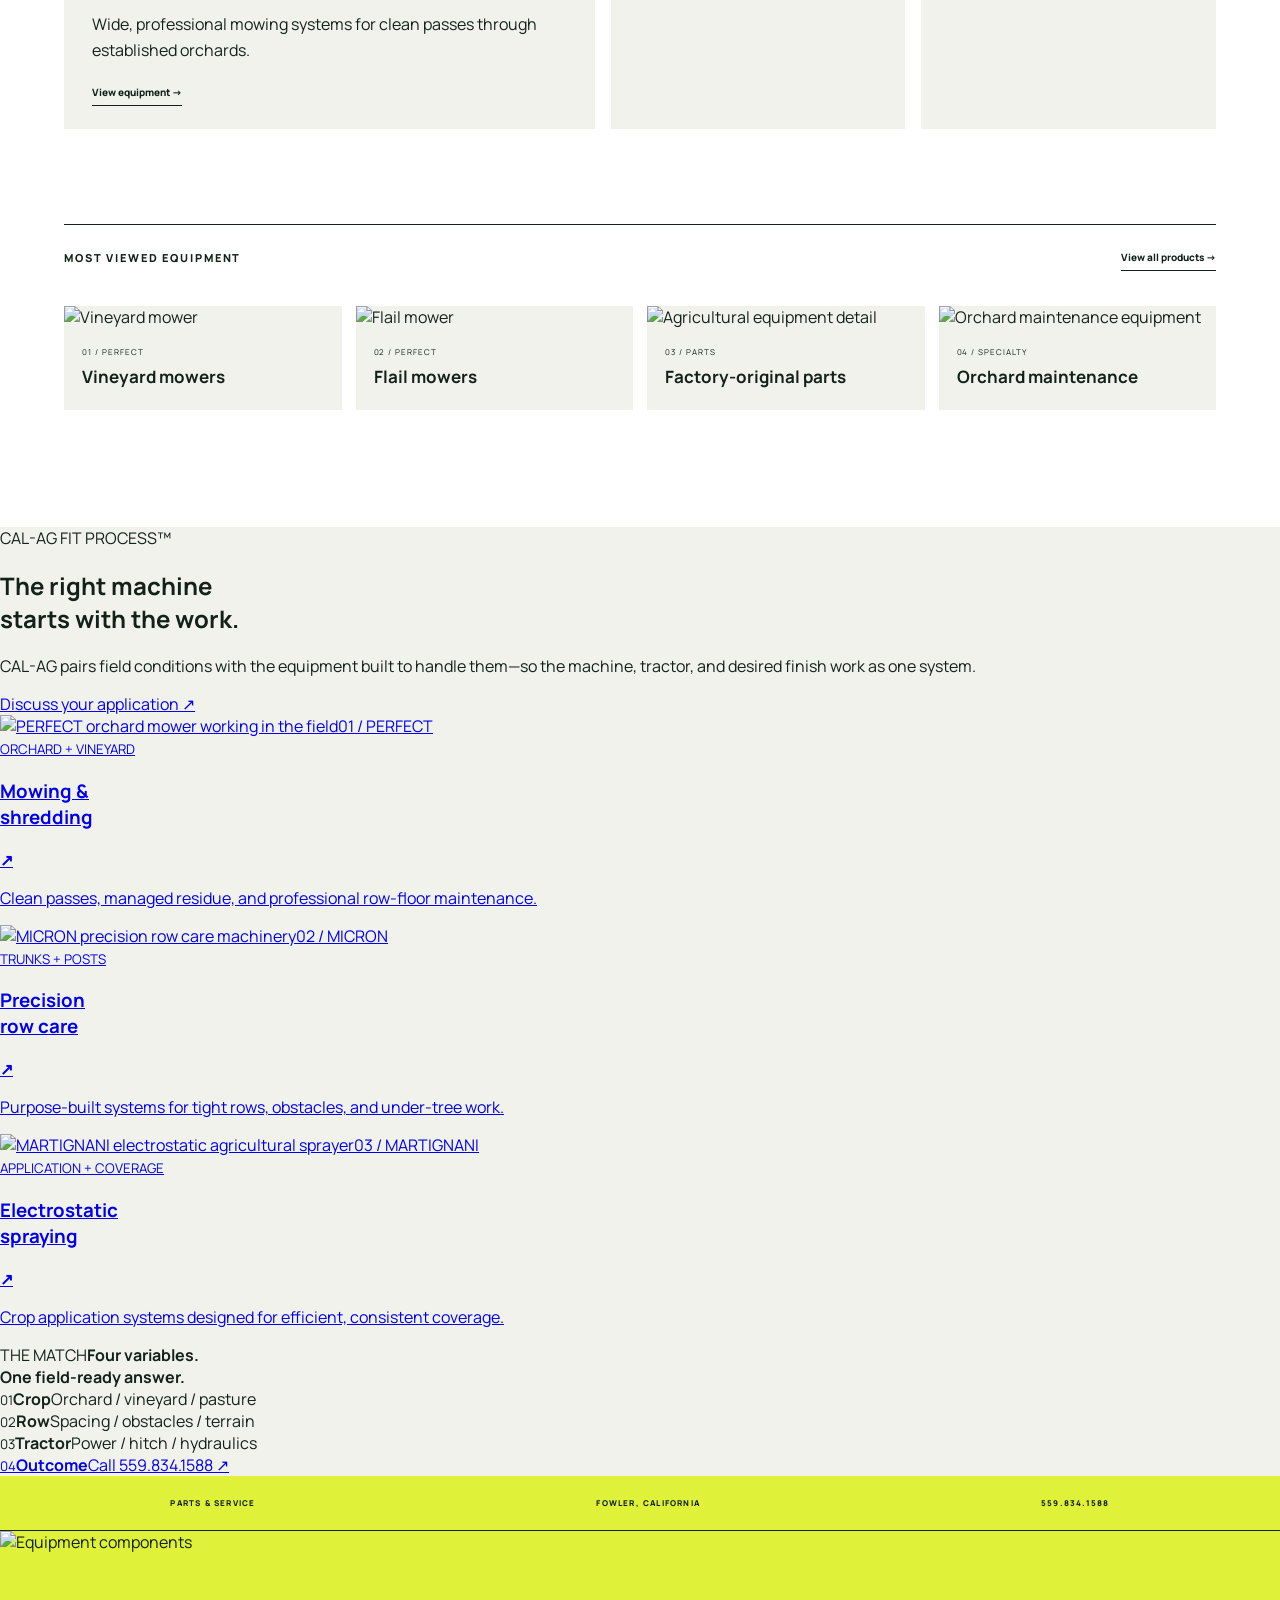
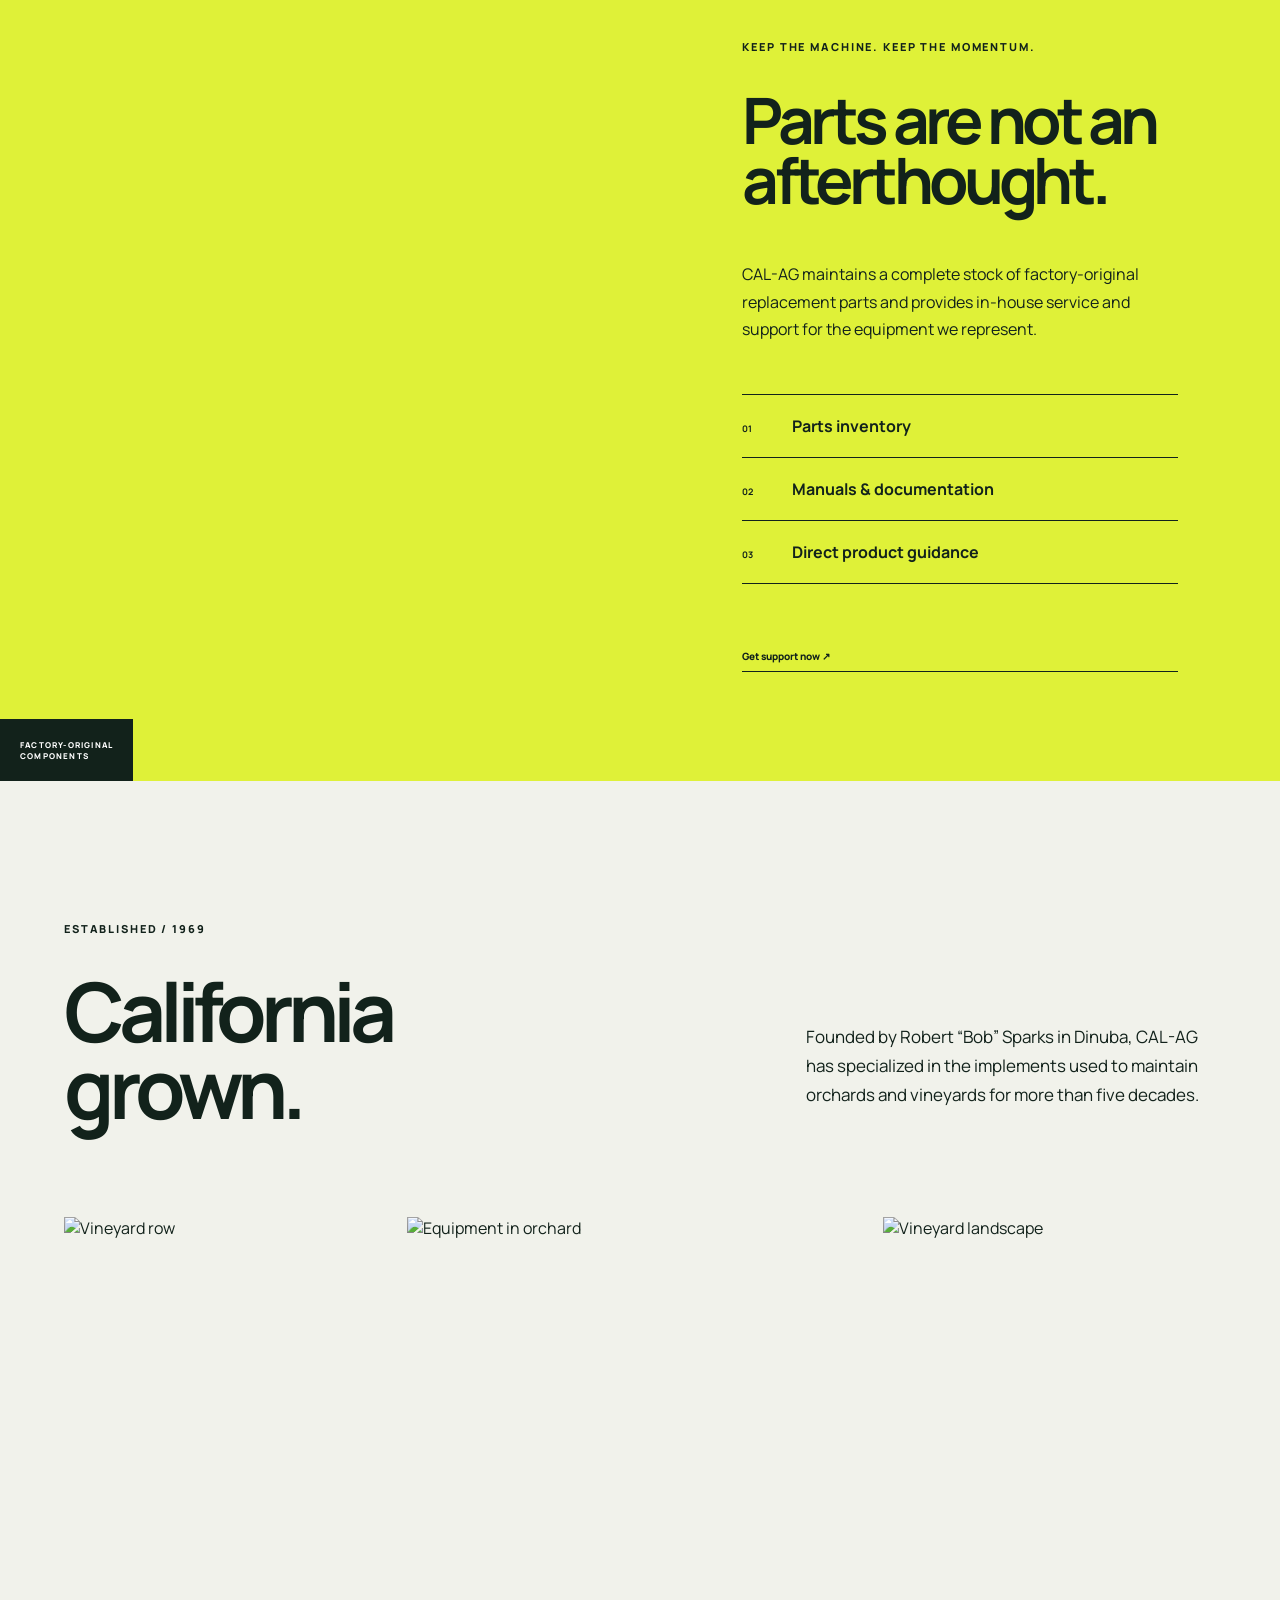
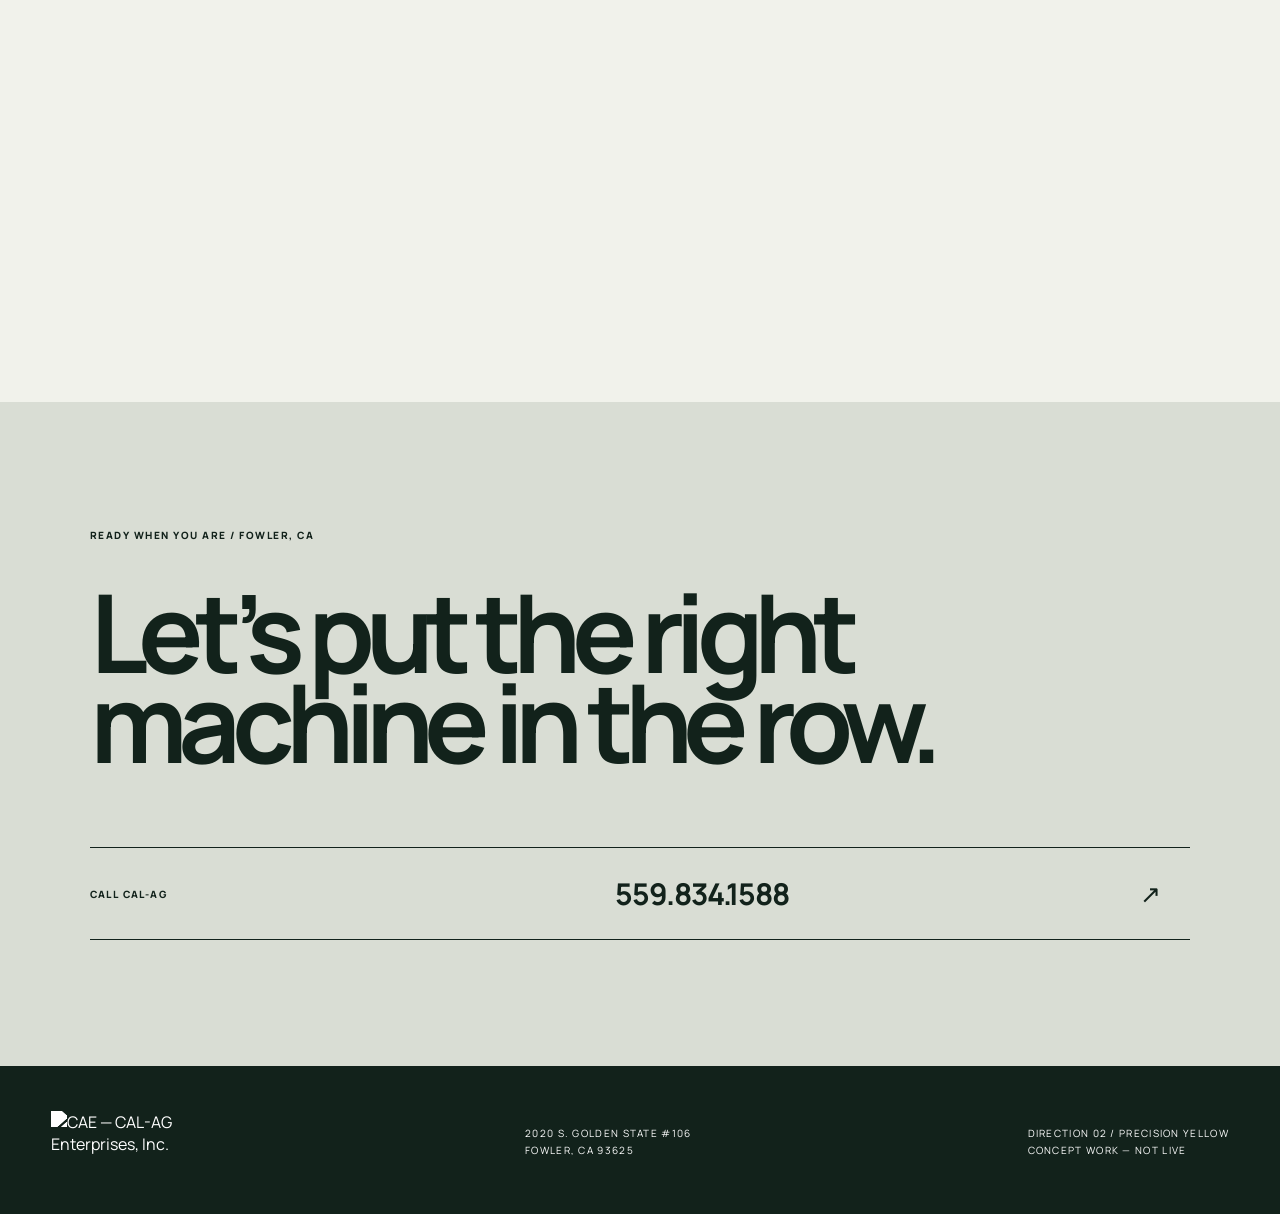
==== commit a9600e19: "Replace fit section with balanced equipment studio" ====
--- a/index.html
+++ b/index.html
@@ -11,7 +11,7 @@
 <link rel="preconnect" href="https://fonts.gstatic.com" crossorigin>
 <link href="https://fonts.googleapis.com/css2?family=DM+Sans:wght@400;500;600;700&amp;family=Manrope:wght@400;500;600;700;800&amp;display=swap" rel="stylesheet">
 <link rel="stylesheet" href="styles.css">
-<link rel="stylesheet" href="refinement.css">
+<link rel="stylesheet" href="refinement.css?v=20261106c">
 <script defer src="site.js"></script>
 </head>
 <body class="py">
@@ -75,36 +75,31 @@
 <div class="system-photo">
 <img src="https://cal-ag-precision-review-9q6v3.info249216.chatgpt.site/assets/MZJV7474.JPG" alt="Electrostatic sprayer"><span>APPLICATION / COVERAGE / EFFICIENCY</span>
 </div>
-</div></section><section class="featured-products" id="featured"><div class="fp-heading reveal"><div><span>FEATURED EQUIPMENT / CAL-AG</span><h2>Machines growers<br>come back to.</h2></div><p>A focused selection for the orchard, vineyard, and specialty-crop work CAL-AG knows best.</p></div><div class="fp-grid"><article class="fp-lead reveal"><img src="https://cal-ag-precision-review-9q6v3.info249216.chatgpt.site/assets/HOUT9912.JPG" alt="PERFECT orchard mower in the field"><div><span>FEATURED / PERFECT</span><h3>Orchard mowers</h3><p>Wide, professional mowing systems for clean passes through established orchards.</p><a href="#support">View equipment &#8594;</a></div></article><article class="fp-card reveal"><img src="https://cal-ag-precision-review-9q6v3.info249216.chatgpt.site/assets/FRSY4534.JPG" alt="Precision row care attachment"><span>ROW CARE</span><h3>Brush sweepers</h3><a href="#support">Explore &#8594;</a></article><article class="fp-card reveal"><img src="https://cal-ag-precision-review-9q6v3.info249216.chatgpt.site/assets/MZJV7474.JPG" alt="Electrostatic agricultural sprayer"><span>MARTIGNANI</span><h3>Electrostatic sprayers</h3><a href="#support">Explore &#8594;</a></article></div><div class="most-viewed reveal"><div class="mv-title"><span>MOST VIEWED EQUIPMENT</span><a href="#systems">View all products &#8594;</a></div><div class="mv-row"><a href="#systems"><img src="https://cal-ag-precision-review-9q6v3.info249216.chatgpt.site/assets/UJOF4856.JPG" alt="Vineyard mower"><small>01 / PERFECT</small><b>Vineyard mowers</b></a><a href="#systems"><img src="https://cal-ag-precision-review-9q6v3.info249216.chatgpt.site/assets/POUN9579.JPG" alt="Flail mower"><small>02 / PERFECT</small><b>Flail mowers</b></a><a href="#systems"><img src="https://cal-ag-precision-review-9q6v3.info249216.chatgpt.site/assets/AGJK2166.JPG" alt="Agricultural equipment detail"><small>03 / PARTS</small><b>Factory-original parts</b></a><a href="#systems"><img src="https://cal-ag-precision-review-9q6v3.info249216.chatgpt.site/assets/BCIW8119.JPG" alt="Orchard maintenance equipment"><small>04 / SPECIALTY</small><b>Orchard maintenance</b></a></div></div></section><section class="specs machine-fit" id="fit-process">
-<div class="fit-intro reveal">
-<div><span>CAL-AG FIT PROCESS&trade;</span><h2>Built around the work.<br>Matched to the machine.</h2></div>
-<p>Every recommendation begins in the field: the crop, row spacing, tractor setup, and finish you need. Then CAL-AG matches the implement to the job.</p>
+</div></section><section class="featured-products" id="featured"><div class="fp-heading reveal"><div><span>FEATURED EQUIPMENT / CAL-AG</span><h2>Machines growers<br>come back to.</h2></div><p>A focused selection for the orchard, vineyard, and specialty-crop work CAL-AG knows best.</p></div><div class="fp-grid"><article class="fp-lead reveal"><img src="https://cal-ag-precision-review-9q6v3.info249216.chatgpt.site/assets/HOUT9912.JPG" alt="PERFECT orchard mower in the field"><div><span>FEATURED / PERFECT</span><h3>Orchard mowers</h3><p>Wide, professional mowing systems for clean passes through established orchards.</p><a href="#support">View equipment &#8594;</a></div></article><article class="fp-card reveal"><img src="https://cal-ag-precision-review-9q6v3.info249216.chatgpt.site/assets/FRSY4534.JPG" alt="Precision row care attachment"><span>ROW CARE</span><h3>Brush sweepers</h3><a href="#support">Explore &#8594;</a></article><article class="fp-card reveal"><img src="https://cal-ag-precision-review-9q6v3.info249216.chatgpt.site/assets/MZJV7474.JPG" alt="Electrostatic agricultural sprayer"><span>MARTIGNANI</span><h3>Electrostatic sprayers</h3><a href="#support">Explore &#8594;</a></article></div><div class="most-viewed reveal"><div class="mv-title"><span>MOST VIEWED EQUIPMENT</span><a href="#systems">View all products &#8594;</a></div><div class="mv-row"><a href="#systems"><img src="https://cal-ag-precision-review-9q6v3.info249216.chatgpt.site/assets/UJOF4856.JPG" alt="Vineyard mower"><small>01 / PERFECT</small><b>Vineyard mowers</b></a><a href="#systems"><img src="https://cal-ag-precision-review-9q6v3.info249216.chatgpt.site/assets/POUN9579.JPG" alt="Flail mower"><small>02 / PERFECT</small><b>Flail mowers</b></a><a href="#systems"><img src="https://cal-ag-precision-review-9q6v3.info249216.chatgpt.site/assets/AGJK2166.JPG" alt="Agricultural equipment detail"><small>03 / PARTS</small><b>Factory-original parts</b></a><a href="#systems"><img src="https://cal-ag-precision-review-9q6v3.info249216.chatgpt.site/assets/BCIW8119.JPG" alt="Orchard maintenance equipment"><small>04 / SPECIALTY</small><b>Orchard maintenance</b></a></div></div></section><section class="fit-studio" id="fit-process">
+<div class="fit-studio-head reveal">
+<div><span>CAL-AG FIT PROCESS&trade;</span><h2>The right machine<br>starts with the work.</h2></div>
+<div class="fit-studio-copy"><p>CAL-AG pairs field conditions with the equipment built to handle them&mdash;so the machine, tractor, and desired finish work as one system.</p><a href="tel:5598341588">Discuss your application &#8599;</a></div>
 </div>
-<div class="fit-showcase">
-<article class="fit-hero reveal">
-<img src="https://cal-ag-precision-review-9q6v3.info249216.chatgpt.site/assets/NRXA7202.JPG" alt="CAL-AG specialty agriculture machine working in the field">
-<div class="fit-hero-copy"><span>FEATURED SYSTEM / PERFECT</span><h3>Mowing &amp; shredding</h3><p>Professional orchard and vineyard systems selected for the tractor, terrain, and desired finish.</p><a href="#systems">Explore mowing systems &#8599;</a></div>
-</article>
-<div class="fit-machine-list reveal">
-<a href="#systems" class="fit-machine">
-<img src="https://cal-ag-precision-review-9q6v3.info249216.chatgpt.site/assets/HOUT9912.JPG" alt="PERFECT orchard mowing equipment">
-<div><small>01 / PERFECT</small><strong>Orchard mowers</strong><span>Mowing &amp; shredding</span></div><b>&#8599;</b>
+<div class="fit-product-grid">
+<a class="fit-product reveal" href="#systems">
+<div class="fit-product-image"><img src="https://cal-ag-precision-review-9q6v3.info249216.chatgpt.site/assets/HOUT9912.JPG" alt="PERFECT orchard mower working in the field"><span>01 / PERFECT</span></div>
+<div class="fit-product-info"><div><small>ORCHARD + VINEYARD</small><h3>Mowing &amp;<br>shredding</h3></div><b>&#8599;</b><p>Clean passes, managed residue, and professional row-floor maintenance.</p></div>
 </a>
-<a href="#systems" class="fit-machine">
-<img src="https://cal-ag-precision-review-9q6v3.info249216.chatgpt.site/assets/FRSY4534.JPG" alt="MICRON precision row care equipment">
-<div><small>02 / MICRON</small><strong>Row-care systems</strong><span>Trunks, posts &amp; tight rows</span></div><b>&#8599;</b>
+<a class="fit-product reveal" href="#systems">
+<div class="fit-product-image"><img src="https://cal-ag-precision-review-9q6v3.info249216.chatgpt.site/assets/FRSY4534.JPG" alt="MICRON precision row care machinery"><span>02 / MICRON</span></div>
+<div class="fit-product-info"><div><small>TRUNKS + POSTS</small><h3>Precision<br>row care</h3></div><b>&#8599;</b><p>Purpose-built systems for tight rows, obstacles, and under-tree work.</p></div>
 </a>
-<a href="#systems" class="fit-machine">
-<img src="https://cal-ag-precision-review-9q6v3.info249216.chatgpt.site/assets/MZJV7474.JPG" alt="MARTIGNANI electrostatic agricultural sprayer">
-<div><small>03 / MARTIGNANI</small><strong>Electrostatic sprayers</strong><span>Coverage &amp; crop application</span></div><b>&#8599;</b>
+<a class="fit-product reveal" href="#systems">
+<div class="fit-product-image"><img src="https://cal-ag-precision-review-9q6v3.info249216.chatgpt.site/assets/MZJV7474.JPG" alt="MARTIGNANI electrostatic agricultural sprayer"><span>03 / MARTIGNANI</span></div>
+<div class="fit-product-info"><div><small>APPLICATION + COVERAGE</small><h3>Electrostatic<br>spraying</h3></div><b>&#8599;</b><p>Crop application systems designed for efficient, consistent coverage.</p></div>
 </a>
 </div>
-</div>
-<div class="fit-footer reveal">
+<div class="fit-criteria reveal">
+<div class="fit-criteria-label"><span>THE MATCH</span><strong>Four variables.<br>One field-ready answer.</strong></div>
 <div><small>01</small><strong>Crop</strong><span>Orchard / vineyard / pasture</span></div>
 <div><small>02</small><strong>Row</strong><span>Spacing / obstacles / terrain</span></div>
 <div><small>03</small><strong>Tractor</strong><span>Power / hitch / hydraulics</span></div>
-<a href="tel:5598341588"><small>04</small><strong>Call 559.834.1588</strong><span>Get a field-ready equipment match &#8599;</span></a>
+<a href="tel:5598341588"><small>04</small><strong>Outcome</strong><span>Call 559.834.1588 &#8599;</span></a>
 </div>
 </section><section class="support" id="support"><div class="support-bar">
 <span>PARTS &amp; SERVICE</span><span>FOWLER, CALIFORNIA</span><span>559.834.1588</span>
--- a/refinement.css
+++ b/refinement.css
@@ -6,3 +6,223 @@
 .problem-visual{margin-top:46px;position:relative;height:310px;overflow:hidden;background:var(--ink)}.problem-visual img{width:100%;height:100%;object-fit:cover;transition:transform .8s ease}.problem-visual:hover img{transform:scale(1.025)}.problem-visual:after{content:"";position:absolute;inset:38% 0 0;background:linear-gradient(transparent,#08140ea8)}.problem-visual>div{position:absolute;z-index:2;left:24px;right:24px;bottom:22px;color:#fff;display:flex;justify-content:space-between;align-items:end}.problem-visual small{font-size:10px;letter-spacing:.15em;font-weight:800}.problem-visual strong{font-size:18px;max-width:260px;text-align:right}
 .specs{position:relative;overflow:hidden;background:#f6f7f1}.specs:before{content:"";position:absolute;inset:0;background:radial-gradient(circle at 10% 80%,#dff13836,transparent 32%);pointer-events:none}.specs>*{position:relative}.fit-visual{margin:34px 0 14px;height:235px;position:relative;overflow:hidden;background:var(--ink)}.fit-visual img{width:100%;height:100%;object-fit:cover}.fit-visual:after{content:"";position:absolute;inset:30% 0 0;background:linear-gradient(transparent,#07130dbd)}.fit-visual>div{position:absolute;z-index:2;left:22px;right:22px;bottom:20px;color:white}.fit-visual small{display:block;font-size:10px;letter-spacing:.14em;font-weight:800;margin-bottom:7px}.fit-visual strong{font-size:18px}.spec-grid{background:#fff;box-shadow:0 24px 70px #10201912}.spec-grid div{position:relative;transition:.25s}.spec-grid div:hover{background:var(--yellow);transform:translateY(-3px)}.spec-grid div:after{content:"↗";position:absolute;top:24px;right:24px;font-size:18px;opacity:.35}
 @media(max-width:1000px){.py-nav nav{gap:18px}.py-nav nav a{font-size:12px}.quote b{display:none}}@media(max-width:800px){.problem-visual{height:56vw;min-height:280px}.fit-visual{height:55vw;min-height:260px}.problem-visual>div{display:block}.problem-visual strong{display:block;text-align:left;margin-top:8px}}
+
+/* Premium CAL-AG machine-fit showcase */
+.machine-fit {
+  display: block;
+  padding: 8vw 6vw 6vw;
+  background:
+    radial-gradient(circle at 88% 4%, rgba(220, 244, 20, .18), transparent 26%),
+    #f3f3ec;
+}
+.fit-intro {
+  display: grid;
+  grid-template-columns: minmax(0, 1.35fr) minmax(280px, .65fr);
+  align-items: end;
+  gap: 7vw;
+  margin-bottom: 4vw;
+}
+.fit-intro > div > span {
+  display: inline-block;
+  margin-bottom: 22px;
+  color: #718c13;
+  font-size: 12px;
+  font-weight: 800;
+  letter-spacing: .16em;
+}
+.fit-intro h2 {
+  margin: 0;
+  max-width: 900px;
+  font-size: clamp(54px, 6.3vw, 116px);
+  line-height: .88;
+  letter-spacing: -.065em;
+}
+.fit-intro > p {
+  margin: 0 0 8px;
+  max-width: 520px;
+  font-size: clamp(17px, 1.35vw, 24px);
+  line-height: 1.55;
+}
+.fit-showcase {
+  display: grid;
+  grid-template-columns: minmax(0, 1.38fr) minmax(380px, .62fr);
+  min-height: 720px;
+  background: #0b221b;
+  box-shadow: 0 30px 80px rgba(4, 25, 18, .16);
+}
+.fit-hero {
+  position: relative;
+  min-height: 720px;
+  overflow: hidden;
+}
+.fit-hero::after {
+  content: "";
+  position: absolute;
+  inset: 0;
+  background: linear-gradient(180deg, transparent 35%, rgba(4, 22, 16, .92) 100%);
+  pointer-events: none;
+}
+.fit-hero > img {
+  width: 100%;
+  height: 100%;
+  min-height: 720px;
+  object-fit: cover;
+  transition: transform .7s cubic-bezier(.2,.7,.2,1);
+}
+.fit-hero:hover > img { transform: scale(1.025); }
+.fit-hero-copy {
+  position: absolute;
+  z-index: 2;
+  left: clamp(28px, 4vw, 72px);
+  right: clamp(28px, 4vw, 72px);
+  bottom: clamp(30px, 4vw, 70px);
+  color: #fff;
+}
+.fit-hero-copy > span {
+  color: #def414;
+  font-size: 12px;
+  font-weight: 800;
+  letter-spacing: .15em;
+}
+.fit-hero-copy h3 {
+  margin: 13px 0 12px;
+  font-size: clamp(42px, 4.5vw, 82px);
+  line-height: .94;
+  letter-spacing: -.045em;
+}
+.fit-hero-copy p {
+  max-width: 620px;
+  margin: 0 0 24px;
+  color: rgba(255,255,255,.8);
+  font-size: 16px;
+  line-height: 1.55;
+}
+.fit-hero-copy a {
+  display: inline-block;
+  padding-bottom: 8px;
+  border-bottom: 1px solid #def414;
+  color: #fff;
+  font-size: 14px;
+  font-weight: 700;
+  text-decoration: none;
+}
+.fit-machine-list {
+  display: grid;
+  grid-template-rows: repeat(3, 1fr);
+  background: #0b221b;
+}
+.fit-machine {
+  position: relative;
+  display: grid;
+  grid-template-columns: 38% 1fr auto;
+  gap: 22px;
+  align-items: center;
+  padding: 24px;
+  border-bottom: 1px solid rgba(255,255,255,.16);
+  color: #fff;
+  text-decoration: none;
+  overflow: hidden;
+}
+.fit-machine:last-child { border-bottom: 0; }
+.fit-machine::before {
+  content: "";
+  position: absolute;
+  inset: 0;
+  background: #def414;
+  transform: translateX(-101%);
+  transition: transform .35s ease;
+}
+.fit-machine:hover::before { transform: translateX(0); }
+.fit-machine > * { position: relative; z-index: 1; }
+.fit-machine img {
+  width: 100%;
+  height: 150px;
+  object-fit: cover;
+  filter: saturate(.82);
+  transition: filter .35s ease, transform .35s ease;
+}
+.fit-machine:hover img { filter: saturate(1); transform: scale(1.02); }
+.fit-machine small,
+.fit-machine span {
+  display: block;
+  font-size: 11px;
+  line-height: 1.45;
+}
+.fit-machine small {
+  margin-bottom: 13px;
+  color: #def414;
+  font-weight: 800;
+  letter-spacing: .13em;
+}
+.fit-machine strong {
+  display: block;
+  margin-bottom: 7px;
+  font-size: clamp(21px, 1.65vw, 30px);
+  line-height: 1.05;
+  letter-spacing: -.025em;
+}
+.fit-machine span { color: rgba(255,255,255,.63); }
+.fit-machine > b { font-size: 24px; font-weight: 400; }
+.fit-machine:hover,
+.fit-machine:hover small,
+.fit-machine:hover span { color: #0b221b; }
+.fit-footer {
+  display: grid;
+  grid-template-columns: repeat(4, 1fr);
+  border: 1px solid #0b221b;
+  border-top: 0;
+}
+.fit-footer > div,
+.fit-footer > a {
+  display: flex;
+  min-height: 150px;
+  flex-direction: column;
+  justify-content: space-between;
+  padding: 25px 26px;
+  border-right: 1px solid #0b221b;
+  color: #0b221b;
+  text-decoration: none;
+}
+.fit-footer > *:last-child { border-right: 0; }
+.fit-footer small {
+  font-size: 11px;
+  font-weight: 700;
+  letter-spacing: .1em;
+}
+.fit-footer strong {
+  font-size: 20px;
+  text-transform: uppercase;
+}
+.fit-footer span { font-size: 13px; line-height: 1.45; }
+.fit-footer > a {
+  background: #def414;
+  transition: background .25s ease;
+}
+.fit-footer > a:hover { background: #cde500; }
+@media (max-width: 1050px) {
+  .fit-showcase { grid-template-columns: 1fr; }
+  .fit-hero, .fit-hero > img { min-height: 650px; }
+  .fit-machine-list { grid-template-columns: repeat(3, 1fr); grid-template-rows: auto; }
+  .fit-machine { grid-template-columns: 1fr; align-content: start; }
+  .fit-machine img { height: 200px; }
+  .fit-machine > b { position: absolute; top: 28px; right: 28px; }
+  .fit-footer { grid-template-columns: repeat(2, 1fr); }
+  .fit-footer > *:nth-child(2) { border-right: 0; }
+  .fit-footer > *:nth-child(-n+2) { border-bottom: 1px solid #0b221b; }
+}
+@media (max-width: 700px) {
+  .machine-fit { padding: 80px 20px 55px; }
+  .fit-intro { grid-template-columns: 1fr; gap: 24px; margin-bottom: 38px; }
+  .fit-intro h2 { font-size: clamp(48px, 15vw, 70px); }
+  .fit-showcase { min-height: 0; }
+  .fit-hero, .fit-hero > img { min-height: 570px; }
+  .fit-machine-list { grid-template-columns: 1fr; }
+  .fit-machine { grid-template-columns: 120px 1fr auto; }
+  .fit-machine img { height: 120px; }
+  .fit-footer { grid-template-columns: 1fr; }
+  .fit-footer > div, .fit-footer > a {
+    min-height: 128px;
+    border-right: 0;
+    border-bottom: 1px solid #0b221b;
+  }
+}
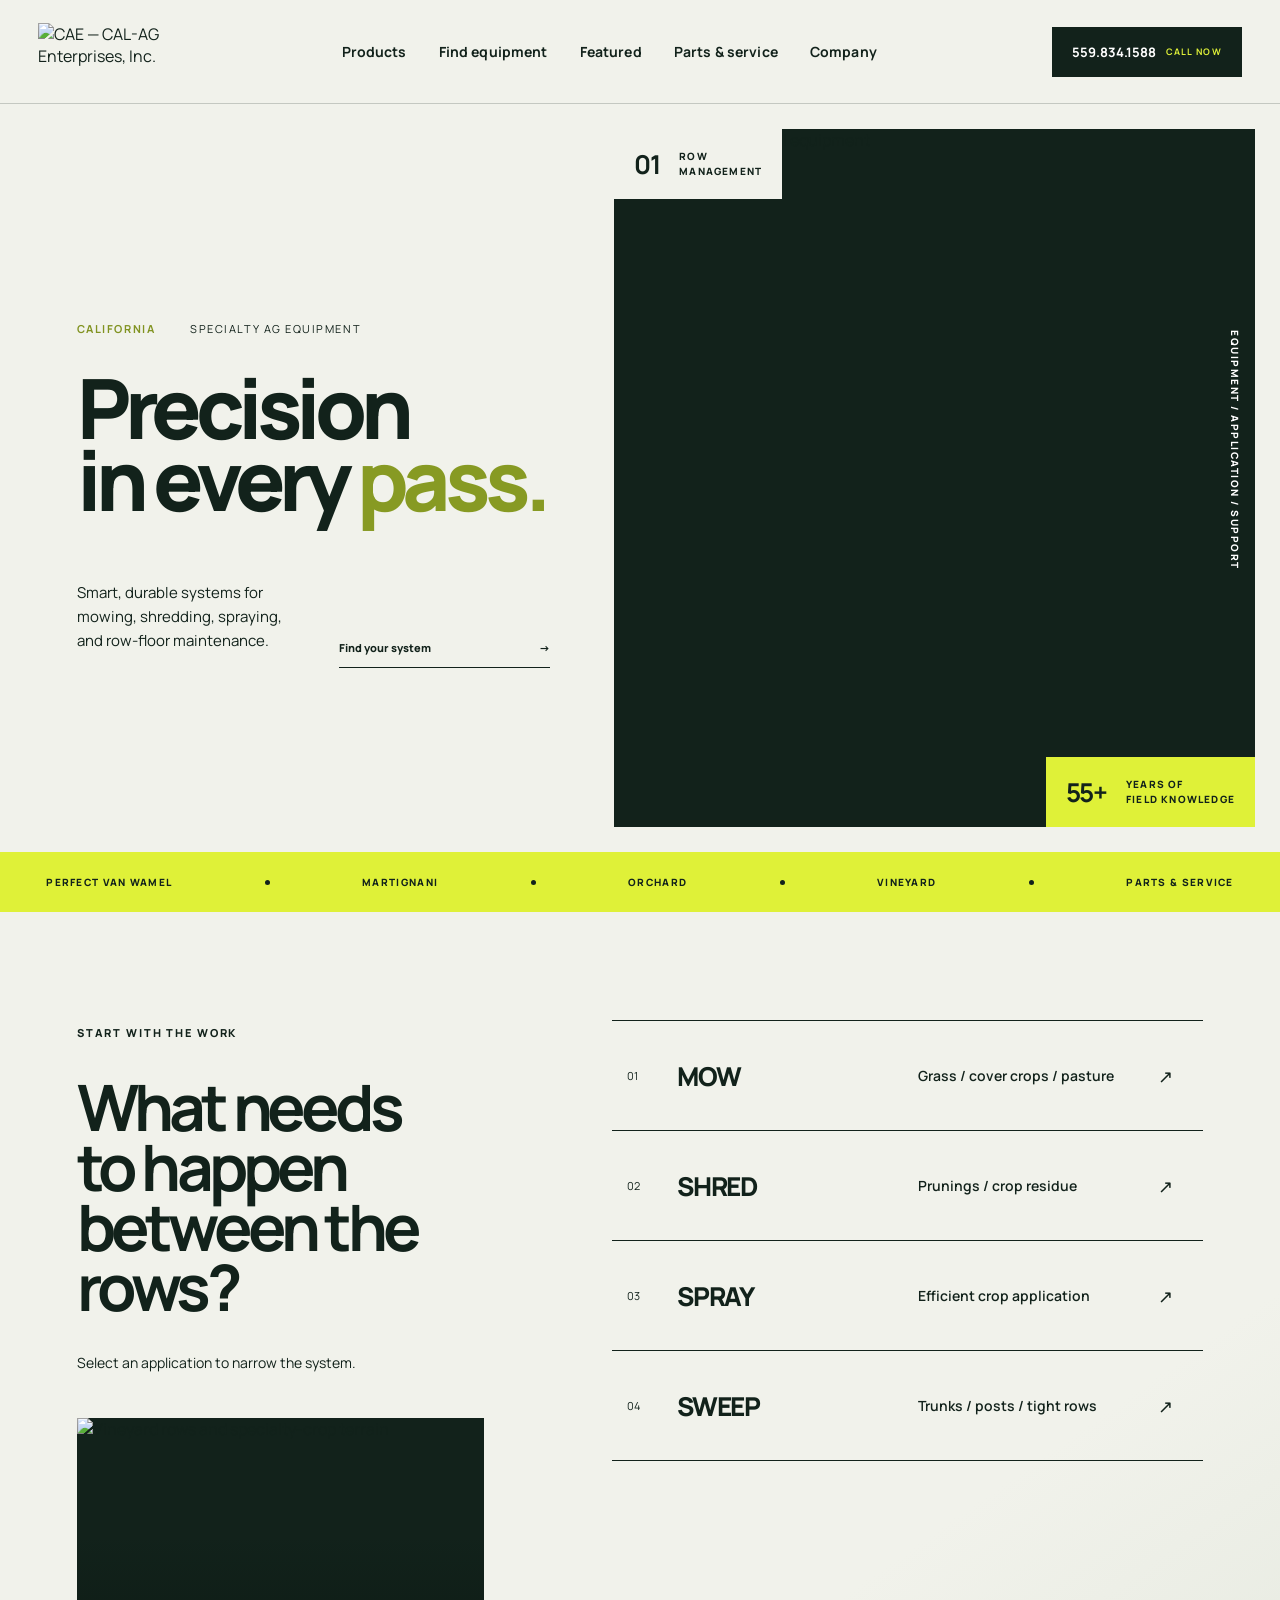
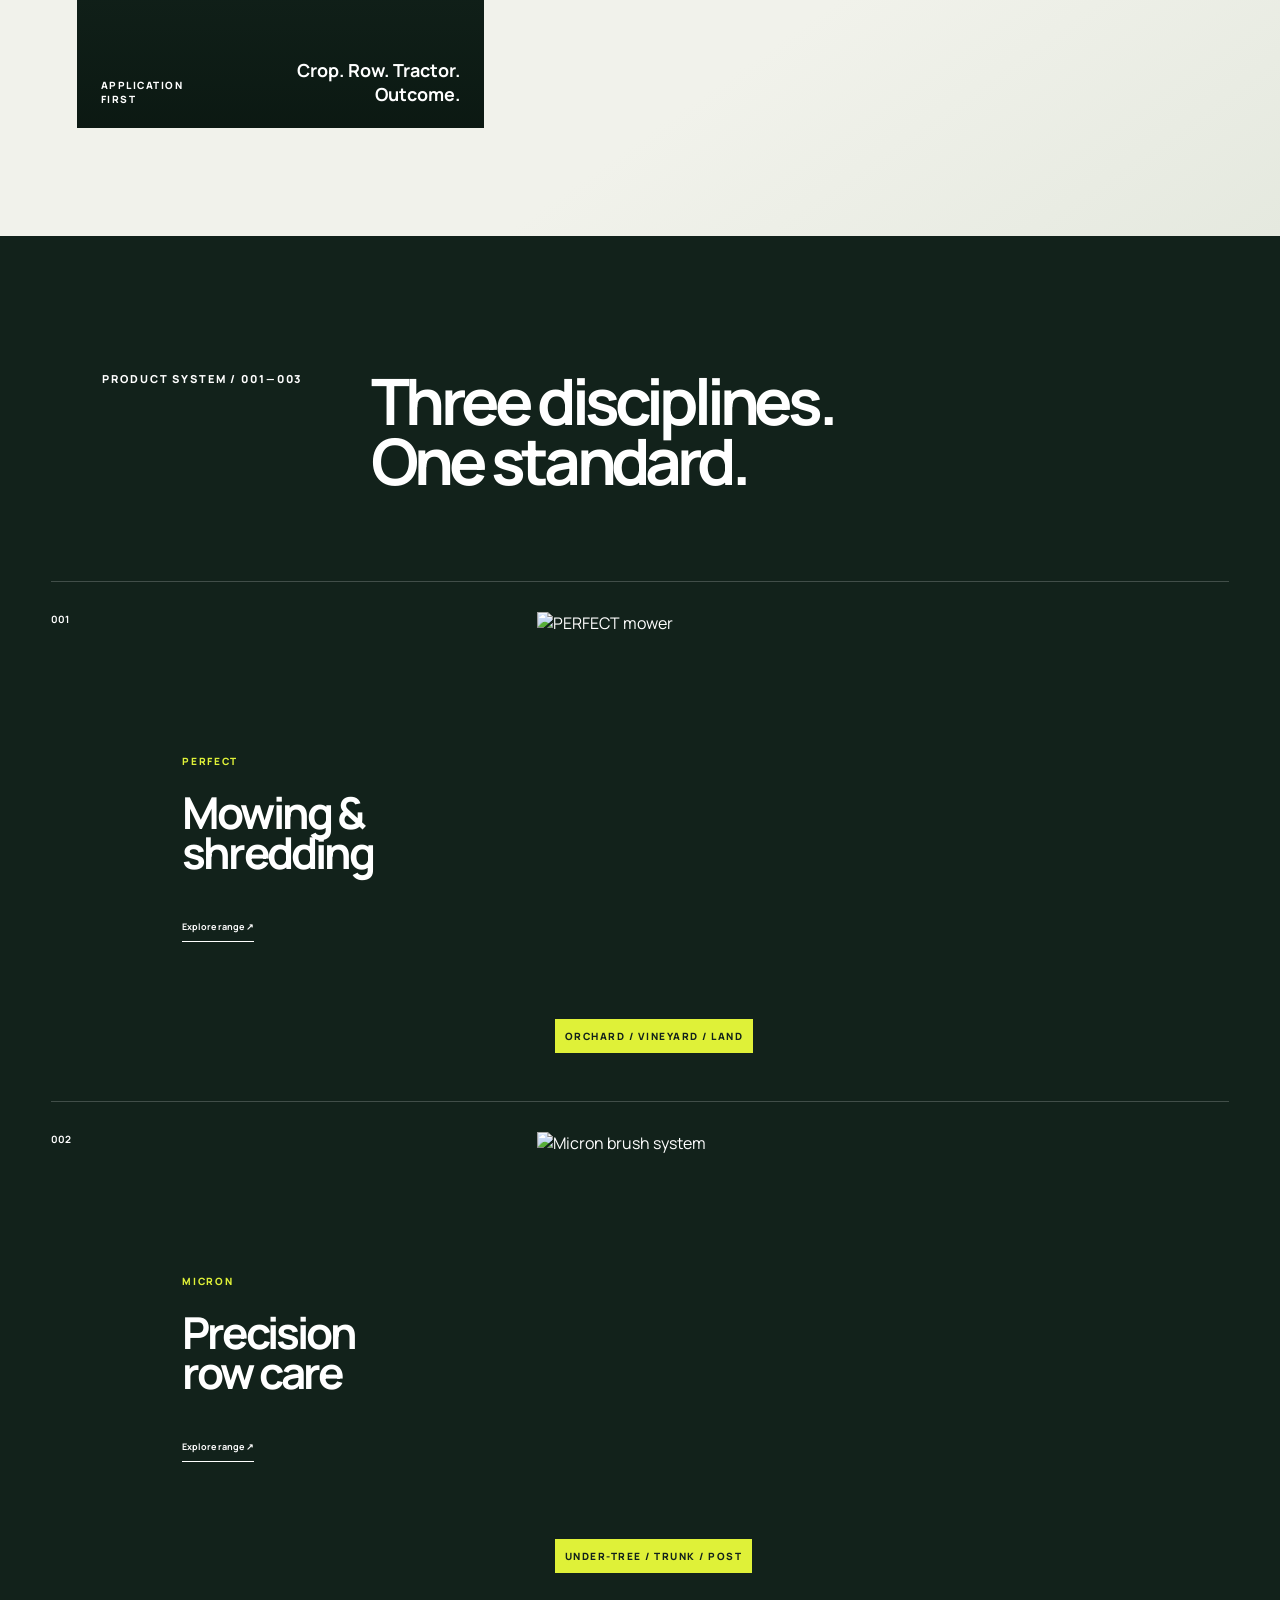
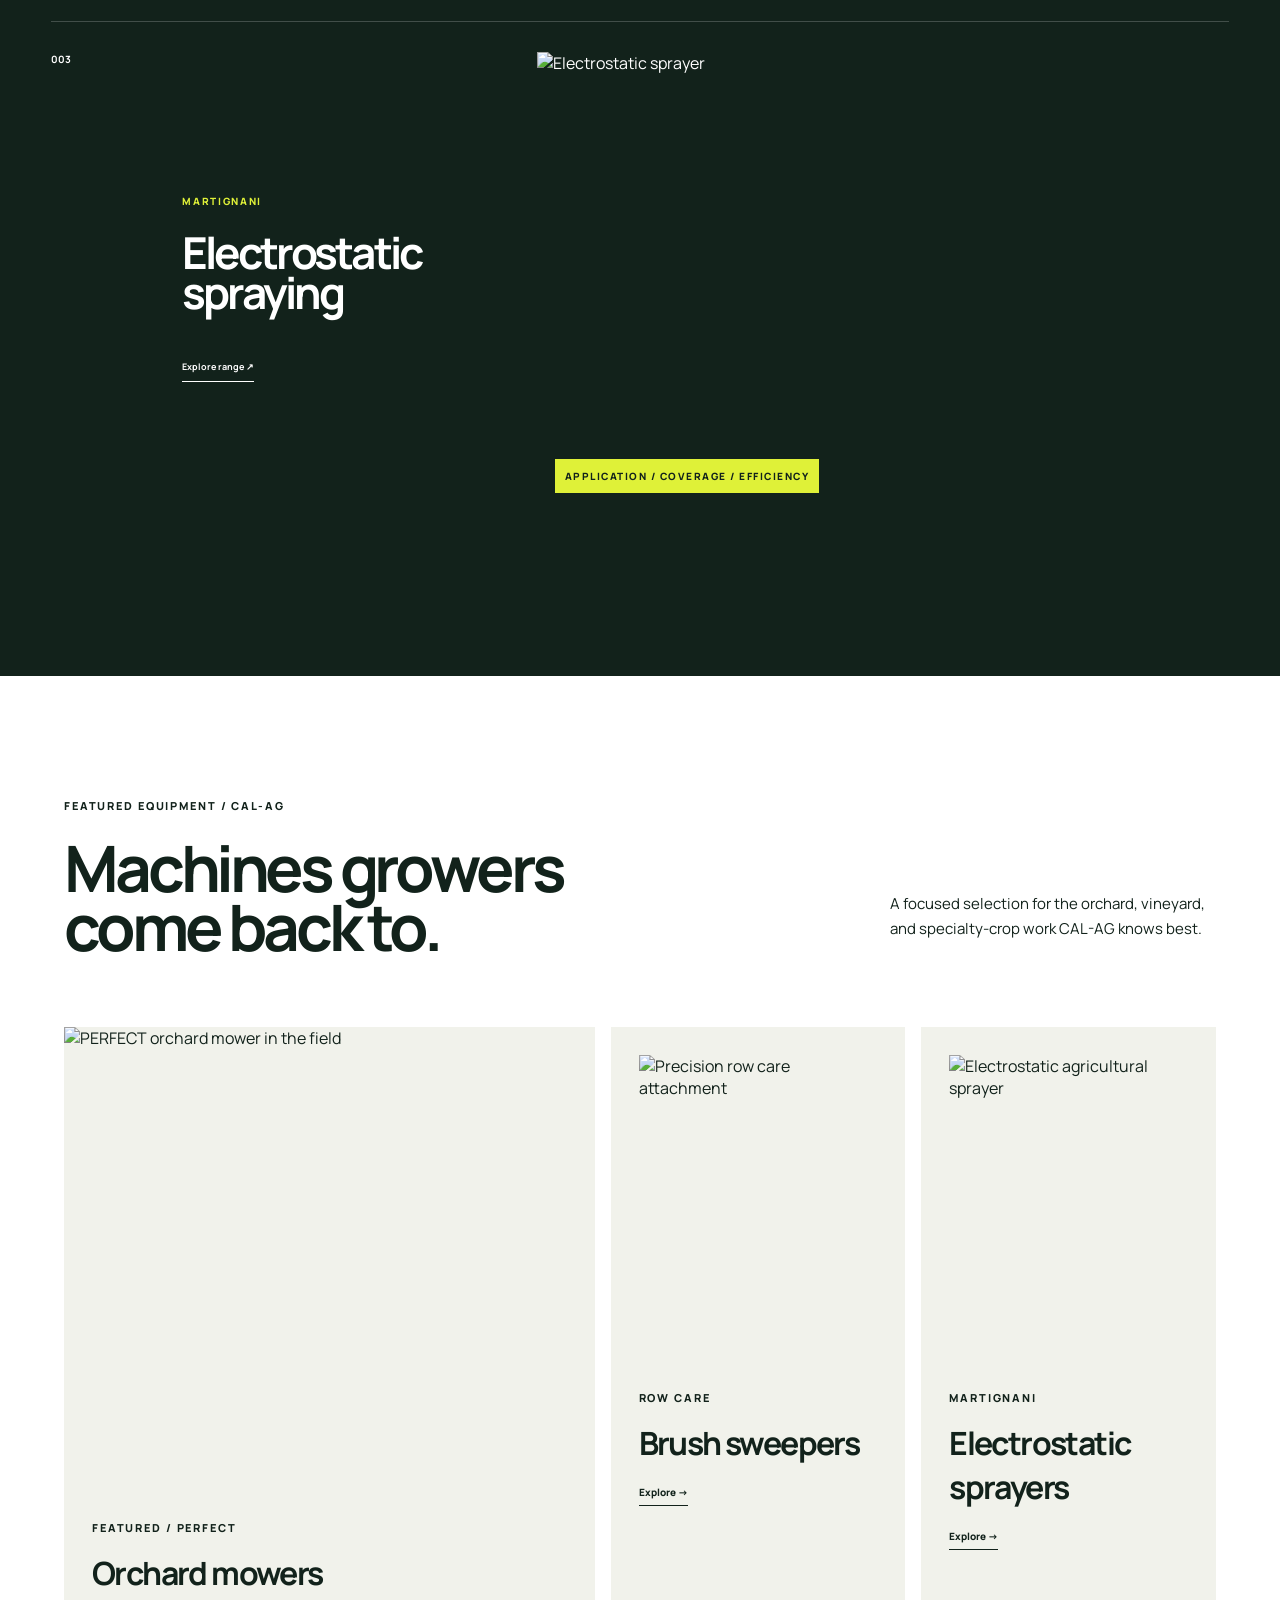
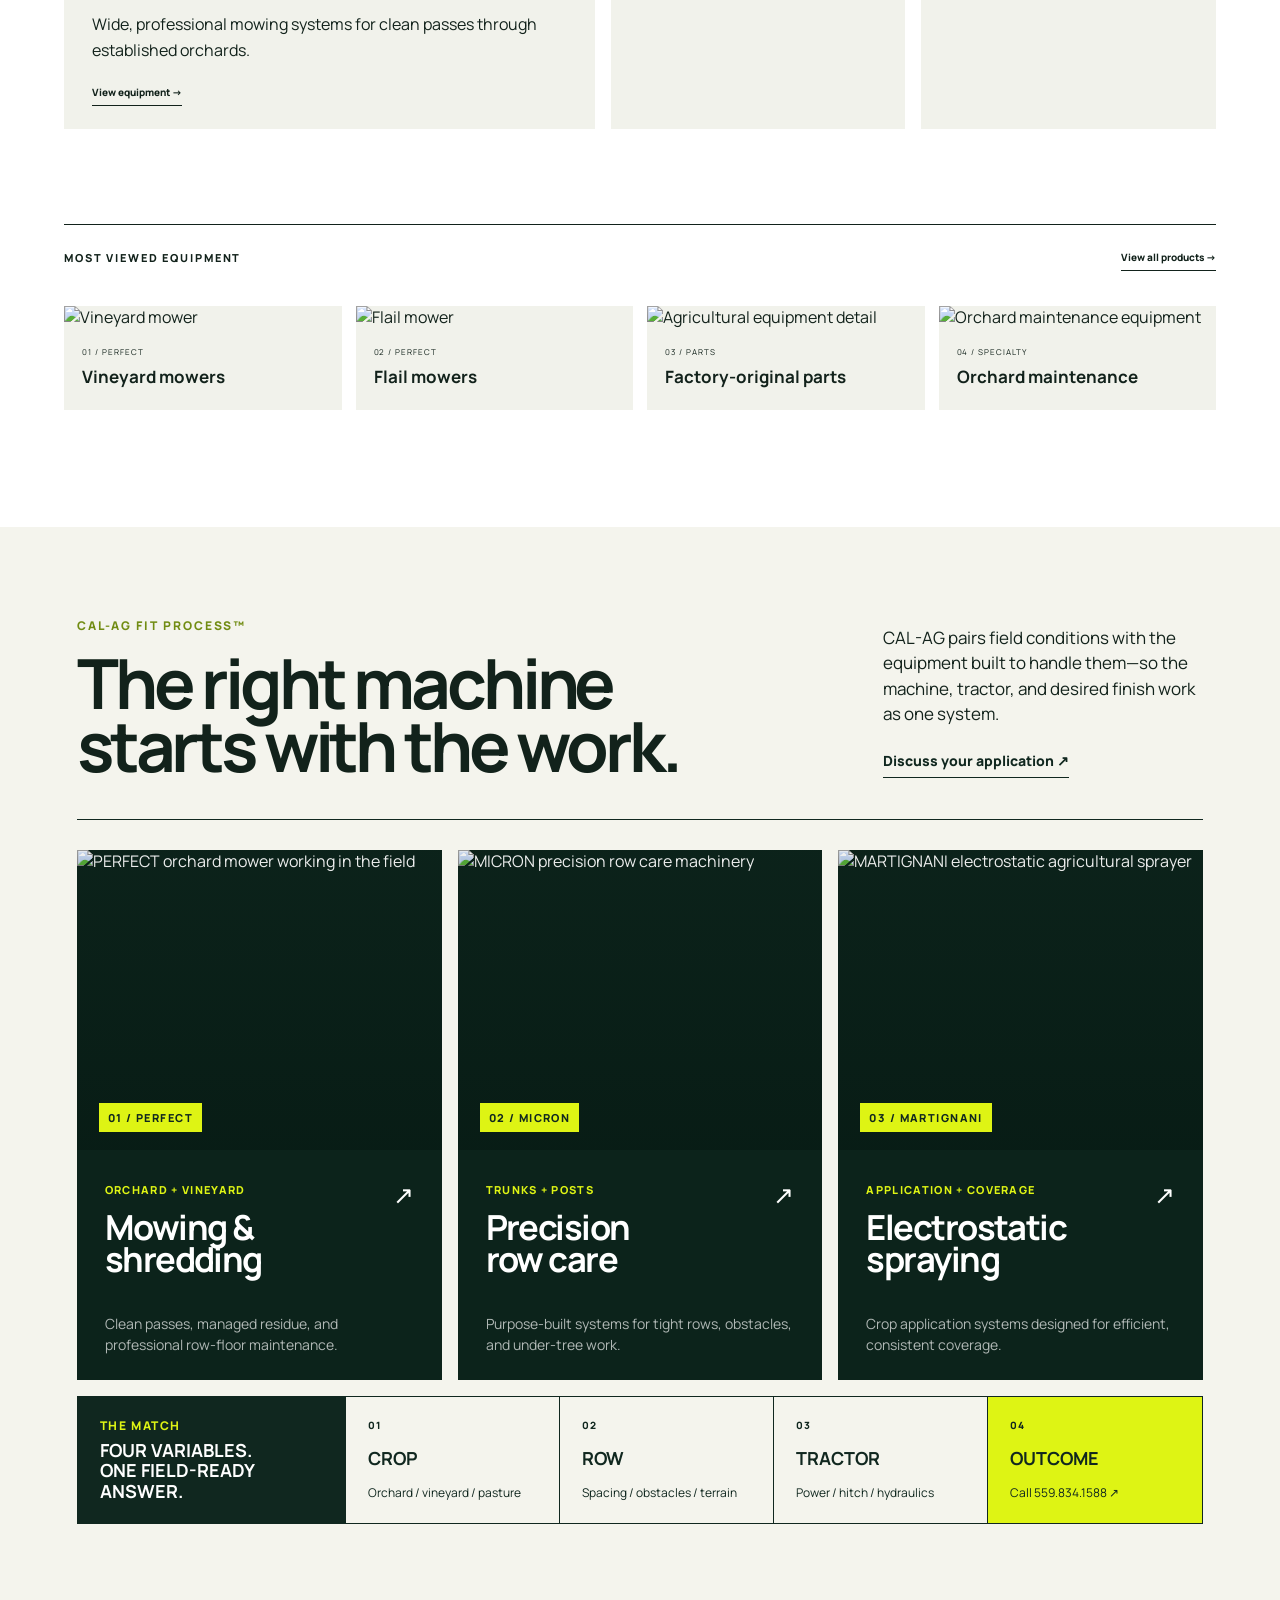
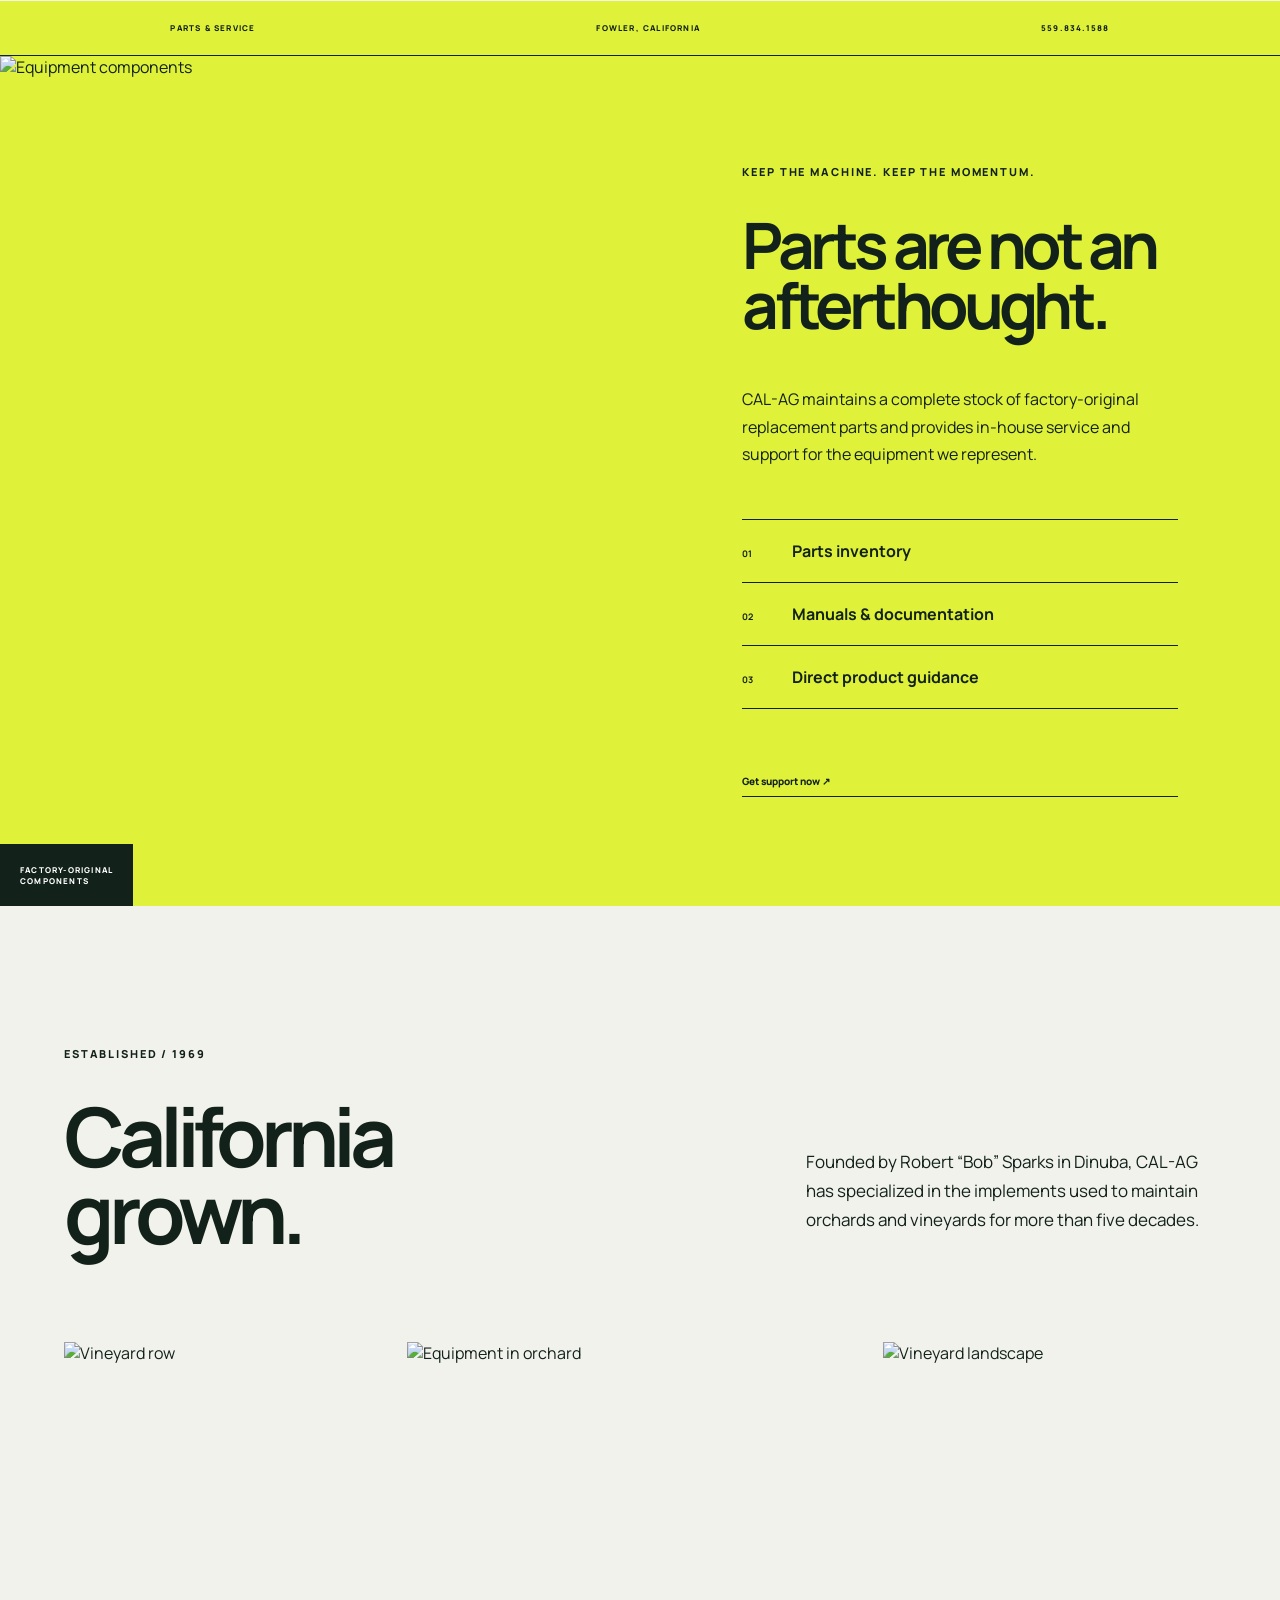
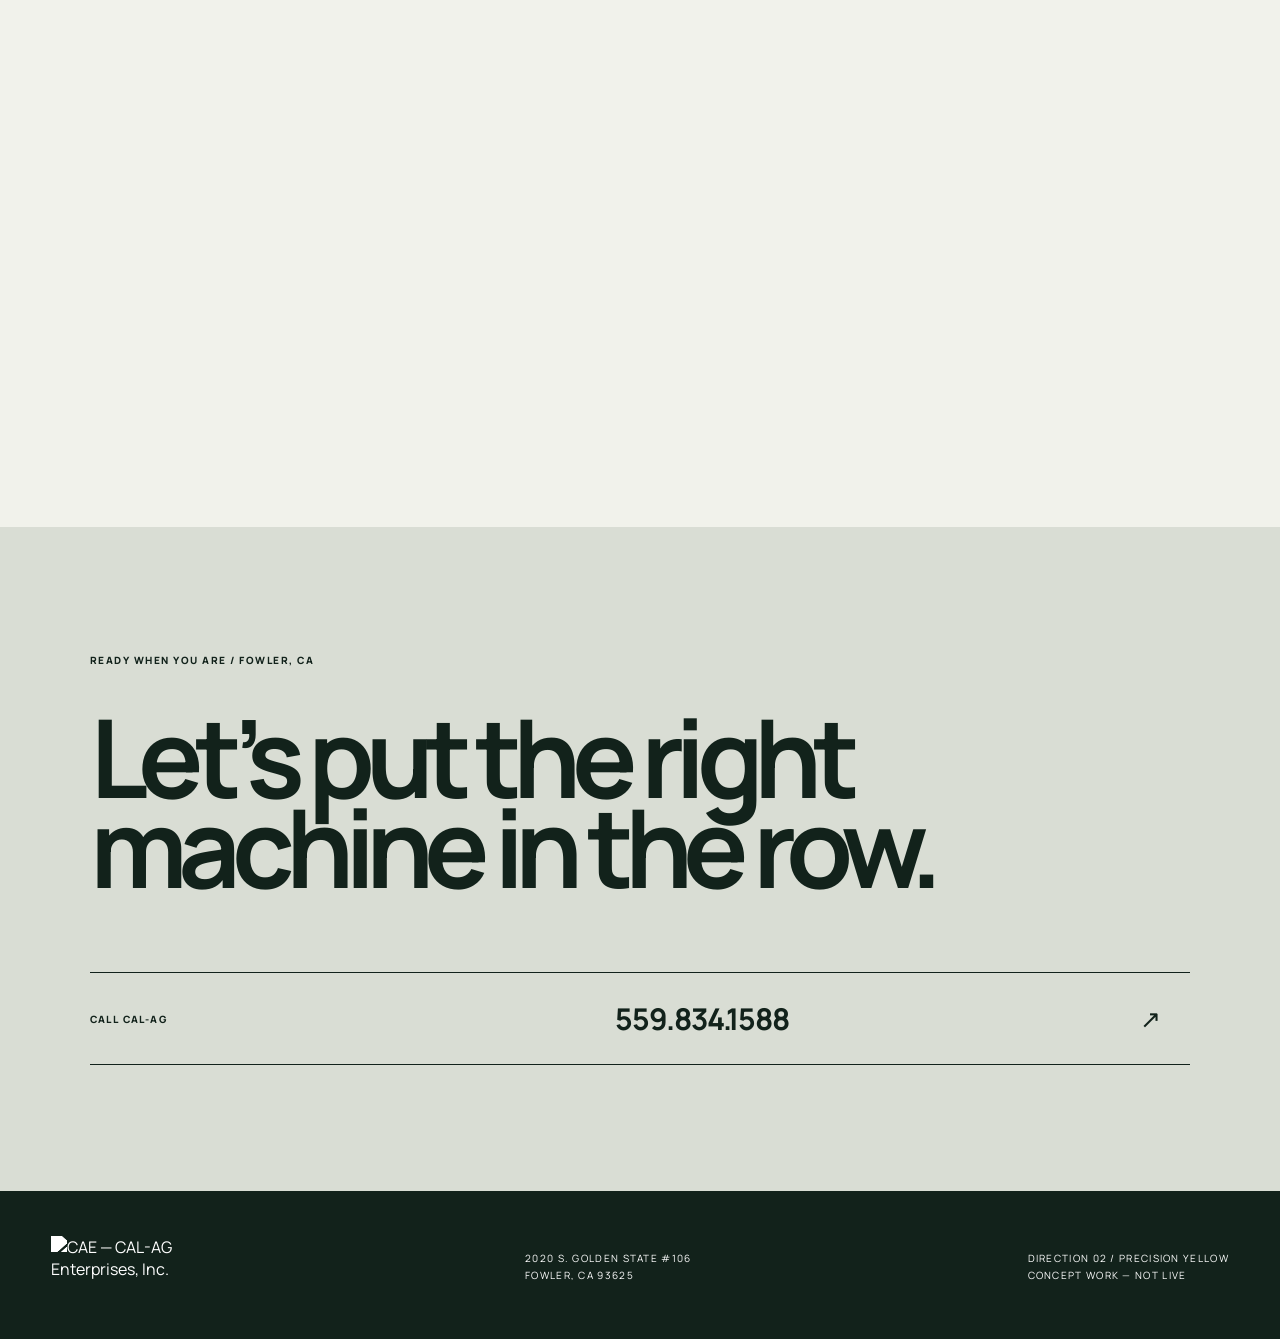
==== commit 21655d5a: "Refresh corrected equipment layout deployment" ====
--- a/index.html
+++ b/index.html
@@ -11,7 +11,7 @@
 <link rel="preconnect" href="https://fonts.gstatic.com" crossorigin>
 <link href="https://fonts.googleapis.com/css2?family=DM+Sans:wght@400;500;600;700&amp;family=Manrope:wght@400;500;600;700;800&amp;display=swap" rel="stylesheet">
 <link rel="stylesheet" href="styles.css">
-<link rel="stylesheet" href="refinement.css?v=20261106c">
+<link rel="stylesheet" href="refinement.css?v=20261106d">
 <script defer src="site.js"></script>
 </head>
 <body class="py">
--- a/refinement.css
+++ b/refinement.css
@@ -226,3 +226,192 @@
     border-bottom: 1px solid #0b221b;
   }
 }
+
+/* Balanced editorial equipment studio */
+.fit-studio {
+  padding: 7vw 6vw 6vw;
+  background: #f4f4ed;
+}
+.fit-studio-head {
+  display: grid;
+  grid-template-columns: minmax(0, 1.45fr) minmax(320px, .55fr);
+  gap: 8vw;
+  align-items: end;
+  padding-bottom: 3.2vw;
+  border-bottom: 1px solid #10271f;
+}
+.fit-studio-head > div > span {
+  display: block;
+  margin-bottom: 18px;
+  color: #718c13;
+  font-size: 12px;
+  font-weight: 800;
+  letter-spacing: .16em;
+}
+.fit-studio-head h2 {
+  margin: 0;
+  font-size: clamp(50px, 5.4vw, 98px);
+  line-height: .91;
+  letter-spacing: -.06em;
+}
+.fit-studio-copy p {
+  margin: 0 0 22px;
+  font-size: clamp(17px, 1.25vw, 22px);
+  line-height: 1.5;
+}
+.fit-studio-copy a {
+  display: inline-block;
+  padding-bottom: 7px;
+  border-bottom: 1px solid currentColor;
+  color: #10271f;
+  font-size: 14px;
+  font-weight: 800;
+  text-decoration: none;
+}
+.fit-product-grid {
+  display: grid;
+  grid-template-columns: repeat(3, minmax(0, 1fr));
+  gap: 16px;
+  margin-top: 30px;
+}
+.fit-product {
+  display: grid;
+  grid-template-rows: 300px 1fr;
+  min-height: 530px;
+  background: #0c231b;
+  color: #fff;
+  text-decoration: none;
+  overflow: hidden;
+}
+.fit-product-image {
+  position: relative;
+  overflow: hidden;
+}
+.fit-product-image::after {
+  content: "";
+  position: absolute;
+  inset: 0;
+  background: linear-gradient(180deg, rgba(4,22,16,.06), rgba(4,22,16,.5));
+}
+.fit-product-image img {
+  width: 100%;
+  height: 100%;
+  object-fit: cover;
+  transition: transform .55s cubic-bezier(.2,.7,.2,1);
+}
+.fit-product:hover .fit-product-image img { transform: scale(1.04); }
+.fit-product-image span {
+  position: absolute;
+  z-index: 1;
+  left: 22px;
+  bottom: 18px;
+  padding: 7px 9px;
+  background: #def414;
+  color: #10271f;
+  font-size: 11px;
+  font-weight: 800;
+  letter-spacing: .13em;
+}
+.fit-product-info {
+  display: grid;
+  grid-template-columns: 1fr auto;
+  grid-template-rows: 1fr auto;
+  gap: 15px;
+  padding: 27px 28px 25px;
+  transition: background .3s ease, color .3s ease;
+}
+.fit-product-info small {
+  color: #def414;
+  font-size: 11px;
+  font-weight: 800;
+  letter-spacing: .12em;
+}
+.fit-product-info h3 {
+  margin: 12px 0 0;
+  font-size: clamp(31px, 2.7vw, 49px);
+  line-height: .94;
+  letter-spacing: -.045em;
+}
+.fit-product-info > b {
+  align-self: start;
+  font-size: 25px;
+  font-weight: 400;
+}
+.fit-product-info p {
+  grid-column: 1 / -1;
+  max-width: 420px;
+  margin: 0;
+  color: rgba(255,255,255,.68);
+  font-size: 14px;
+  line-height: 1.5;
+}
+.fit-product:hover .fit-product-info {
+  background: #def414;
+  color: #10271f;
+}
+.fit-product:hover .fit-product-info small,
+.fit-product:hover .fit-product-info p { color: #10271f; }
+.fit-criteria {
+  display: grid;
+  grid-template-columns: 1.25fr repeat(4, 1fr);
+  margin-top: 16px;
+  border: 1px solid #10271f;
+}
+.fit-criteria > div,
+.fit-criteria > a {
+  display: flex;
+  min-height: 126px;
+  flex-direction: column;
+  justify-content: space-between;
+  padding: 21px 22px;
+  border-right: 1px solid #10271f;
+  color: #10271f;
+  text-decoration: none;
+}
+.fit-criteria > *:last-child { border-right: 0; }
+.fit-criteria-label {
+  background: #10271f;
+  color: #fff !important;
+}
+.fit-criteria small,
+.fit-criteria-label > span {
+  font-size: 10px;
+  font-weight: 800;
+  letter-spacing: .13em;
+}
+.fit-criteria-label > span { color: #def414; }
+.fit-criteria strong {
+  font-size: 18px;
+  line-height: 1.15;
+  text-transform: uppercase;
+}
+.fit-criteria span {
+  font-size: 12px;
+  line-height: 1.4;
+}
+.fit-criteria > a {
+  background: #def414;
+  transition: background .25s ease;
+}
+.fit-criteria > a:hover { background: #cde500; }
+@media (max-width: 1050px) {
+  .fit-studio-head { grid-template-columns: 1fr; gap: 24px; }
+  .fit-product { grid-template-rows: 230px 1fr; min-height: 470px; }
+  .fit-criteria { grid-template-columns: repeat(2, 1fr); }
+  .fit-criteria > * { border-bottom: 1px solid #10271f; }
+  .fit-criteria > *:nth-child(even) { border-right: 0; }
+  .fit-criteria-label { grid-column: 1 / -1; }
+}
+@media (max-width: 760px) {
+  .fit-studio { padding: 75px 20px 55px; }
+  .fit-studio-head { padding-bottom: 32px; }
+  .fit-studio-head h2 { font-size: clamp(48px, 14vw, 70px); }
+  .fit-product-grid { grid-template-columns: 1fr; }
+  .fit-product { grid-template-rows: 250px auto; min-height: 0; }
+  .fit-criteria { grid-template-columns: 1fr; }
+  .fit-criteria > div, .fit-criteria > a {
+    min-height: 108px;
+    border-right: 0;
+    border-bottom: 1px solid #10271f;
+  }
+}
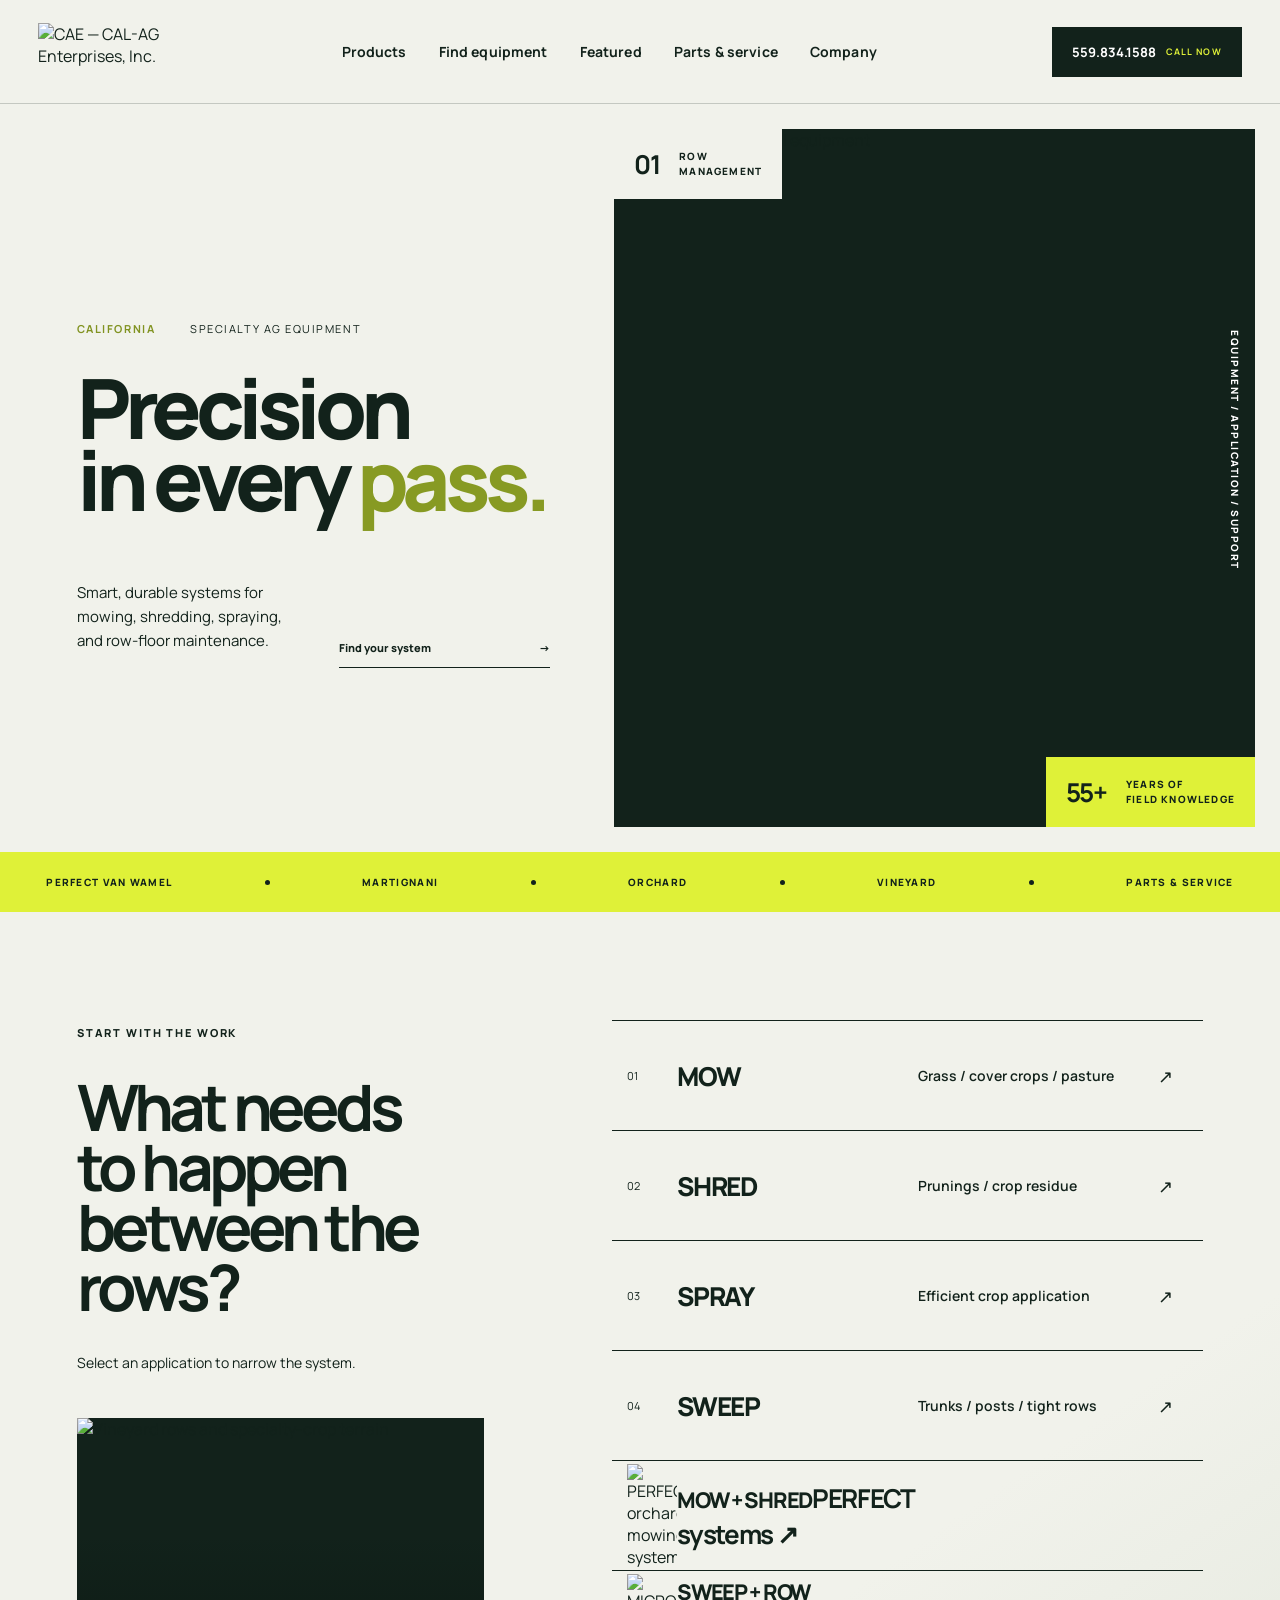
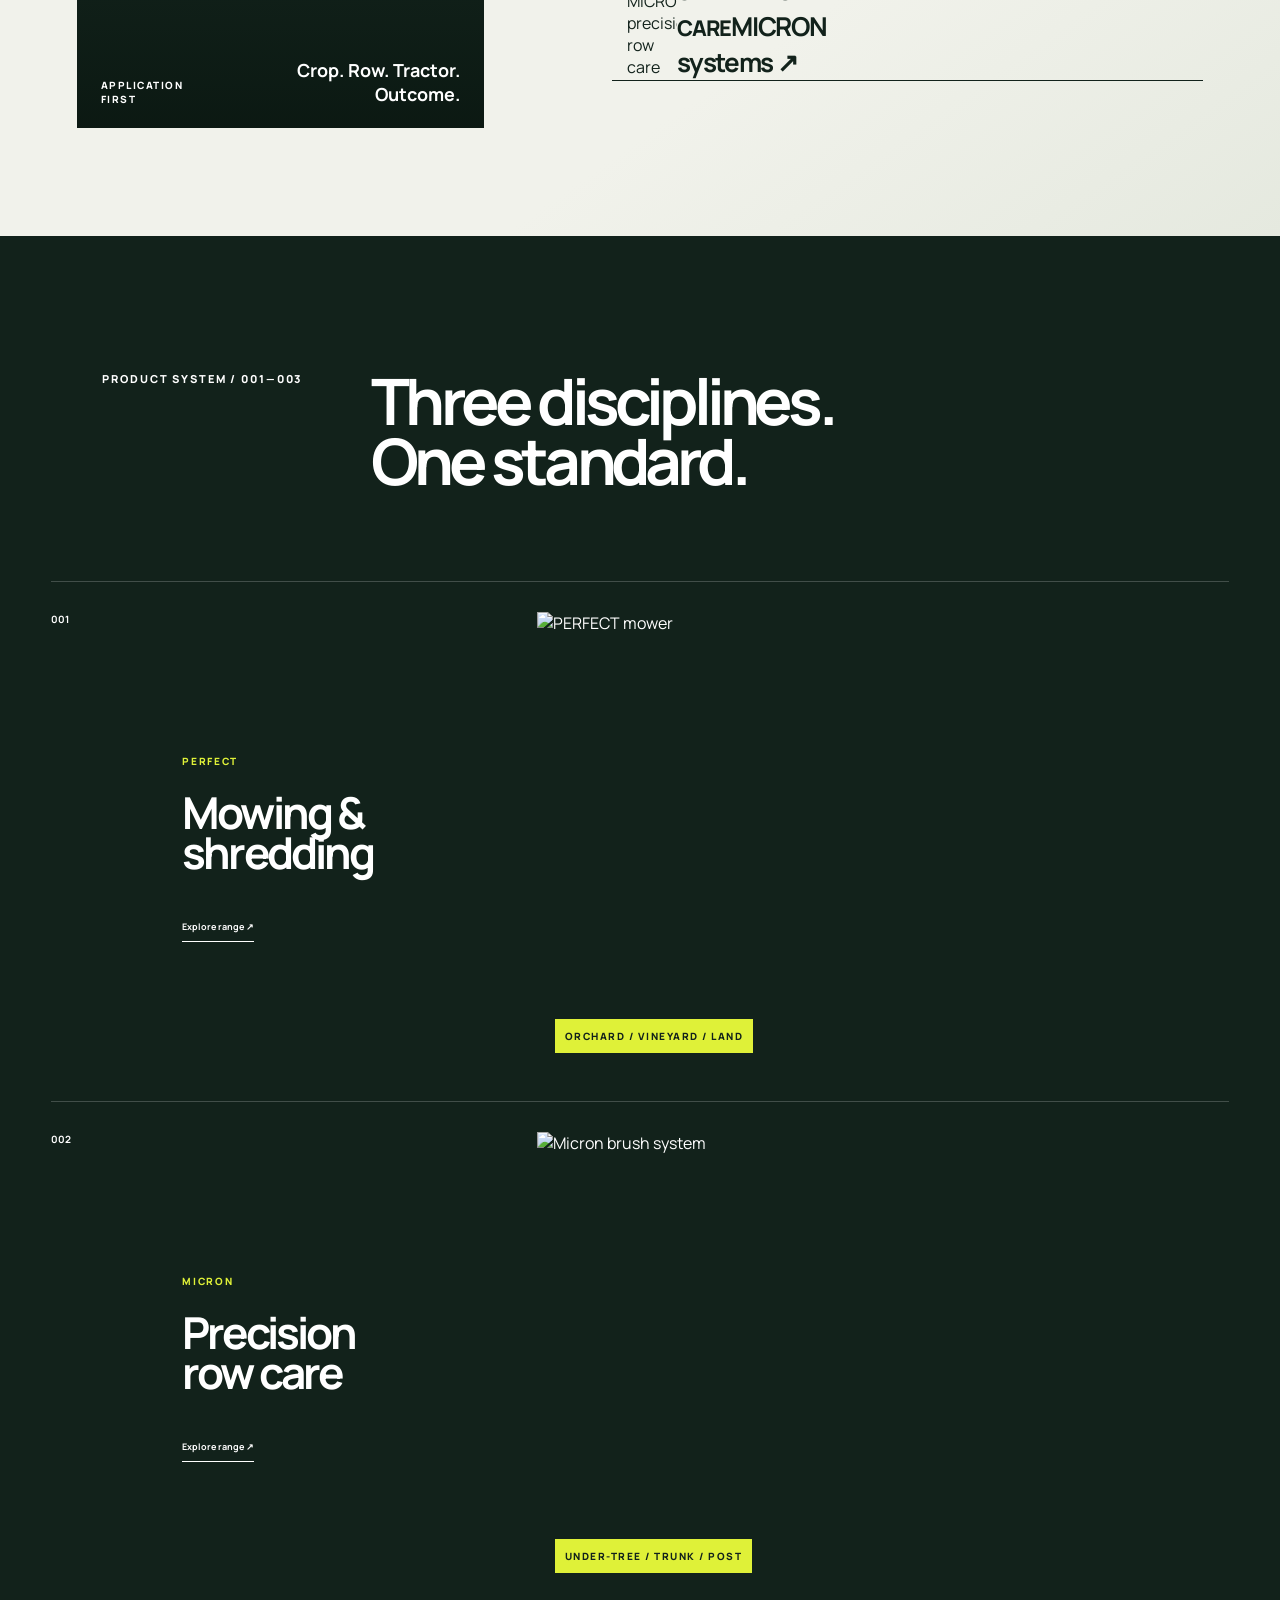
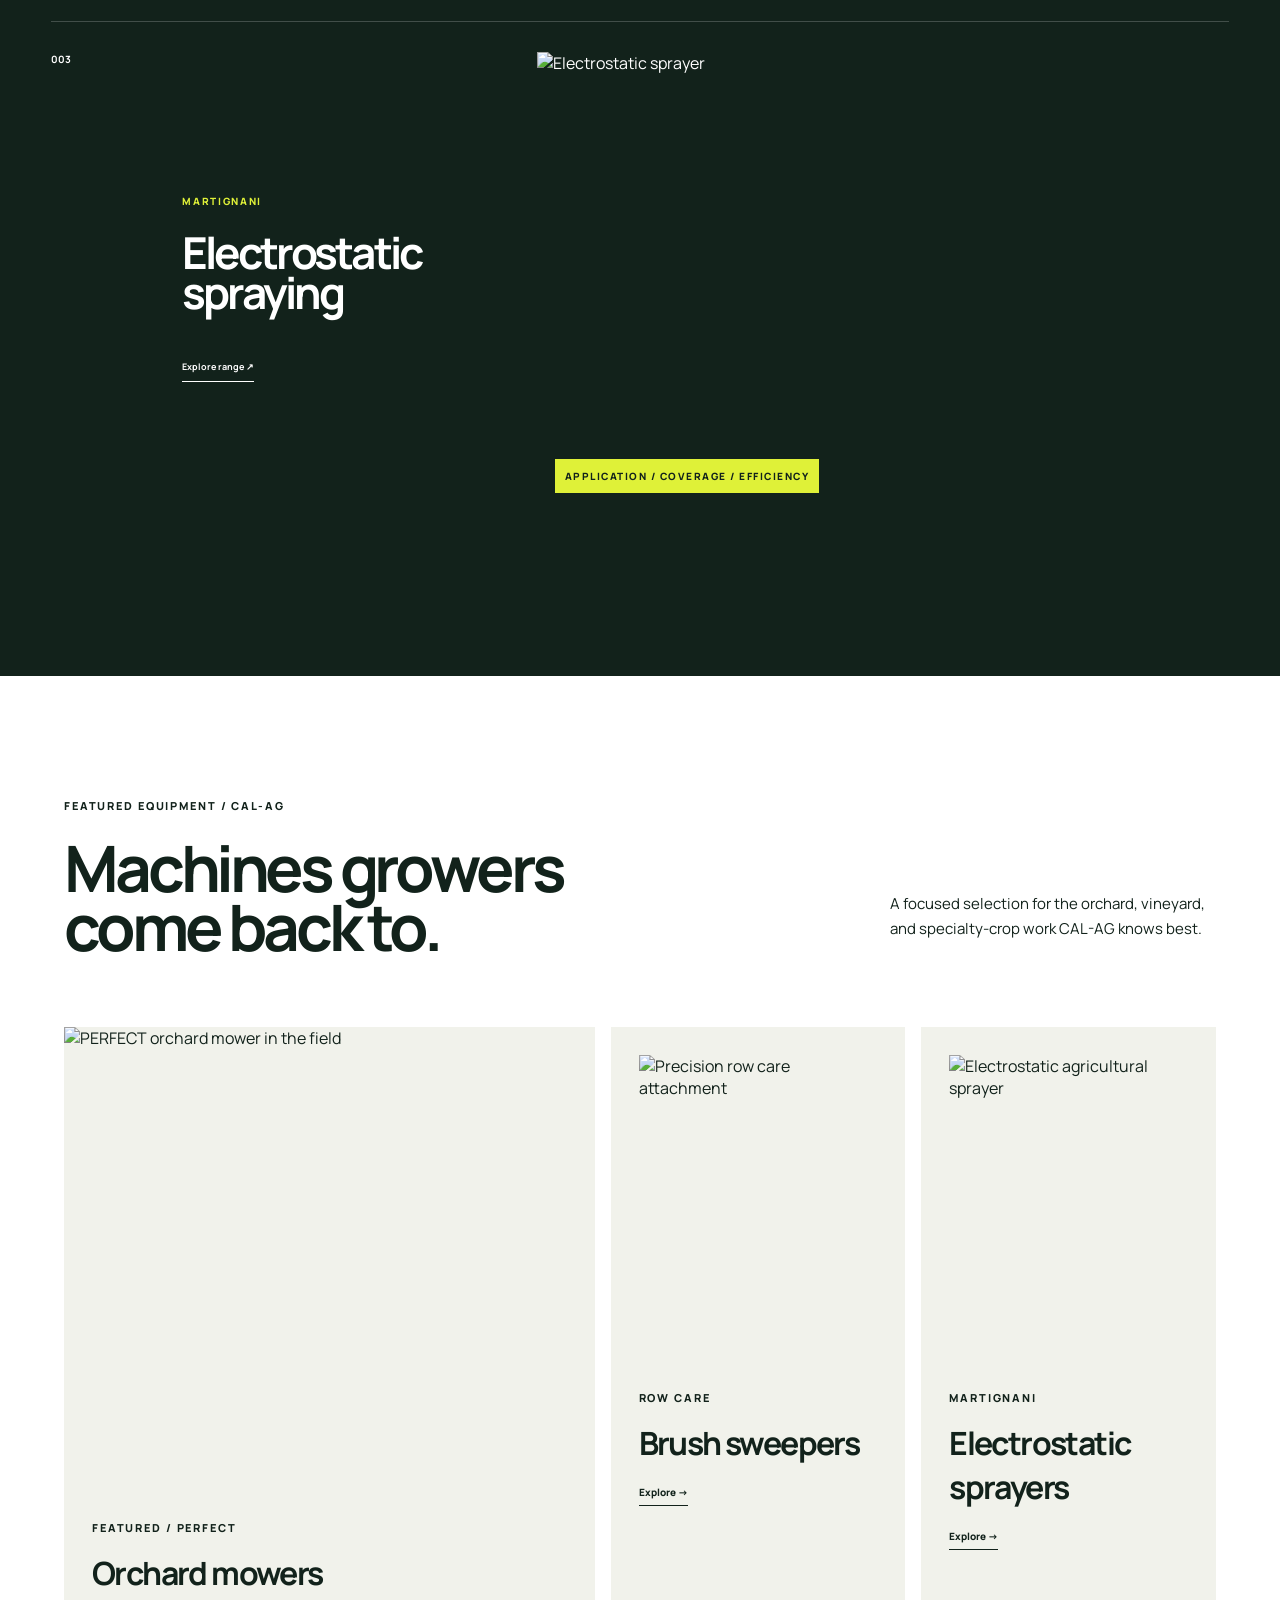
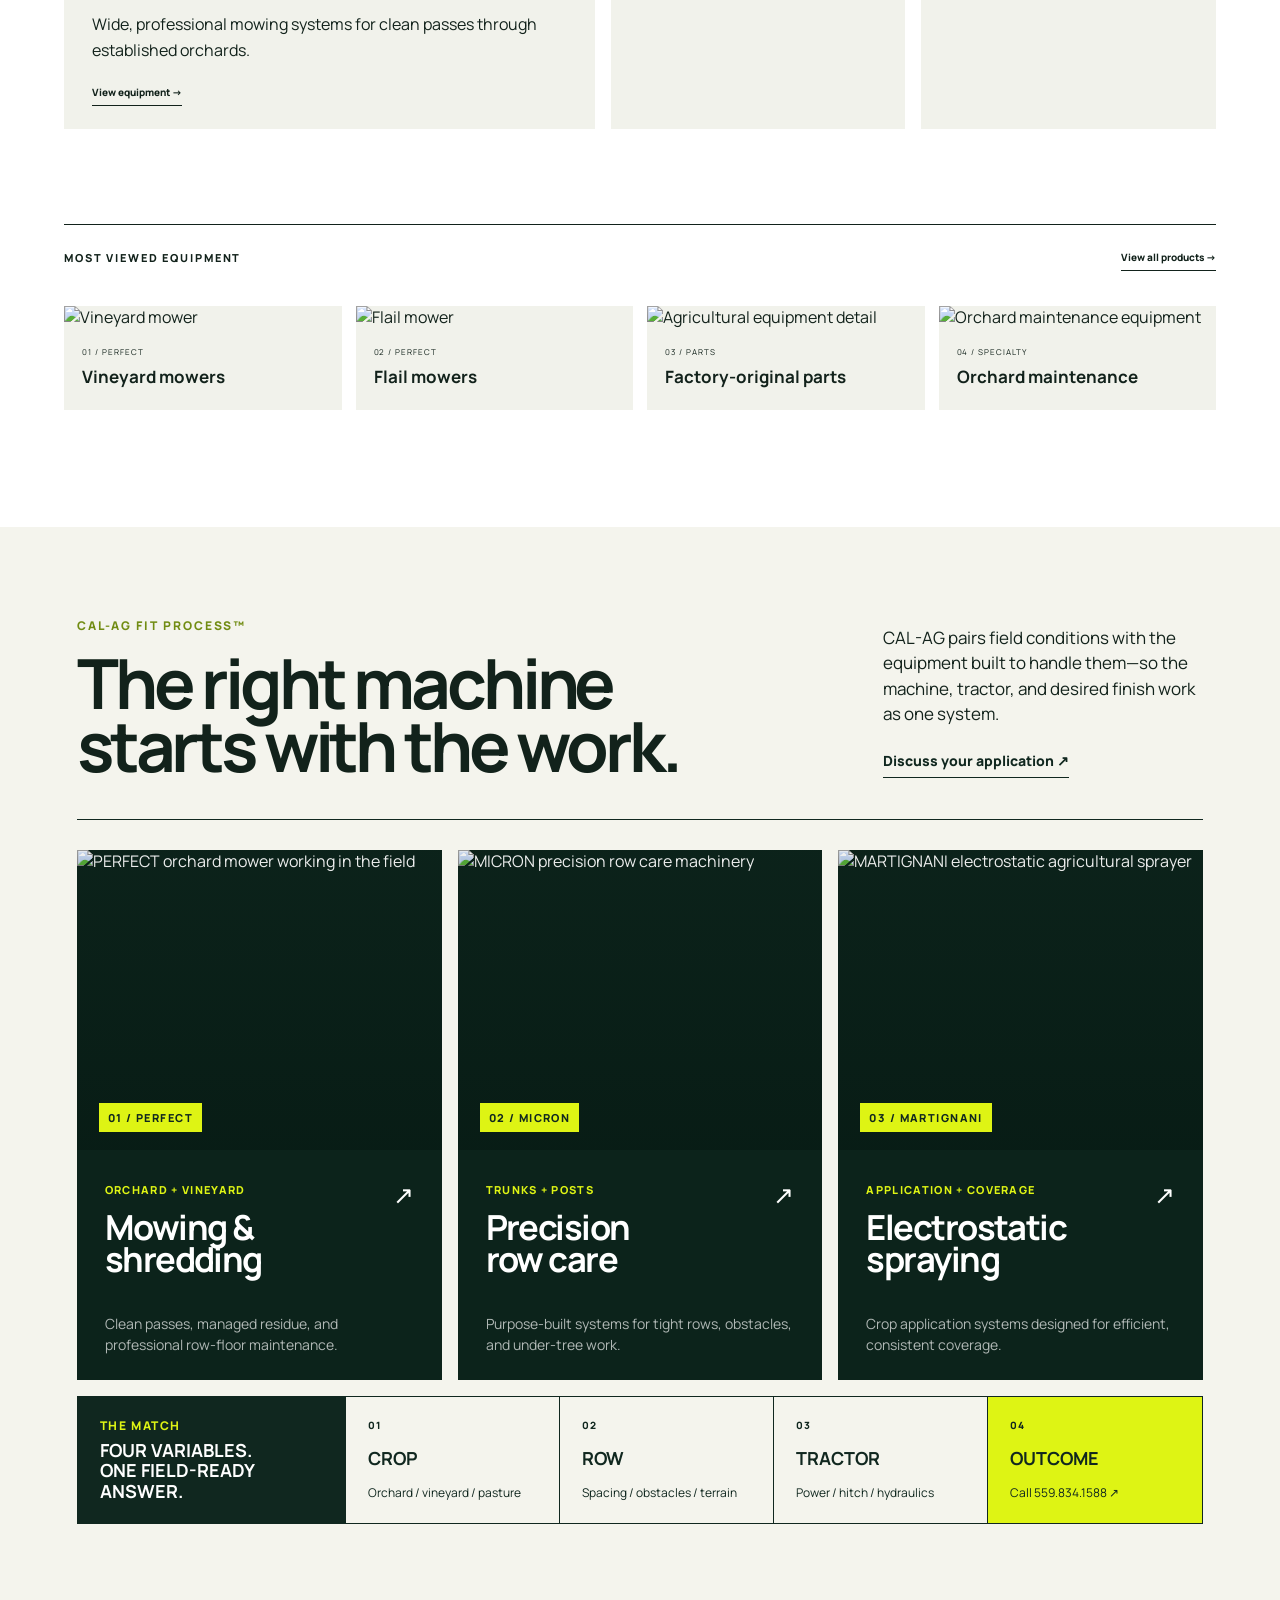
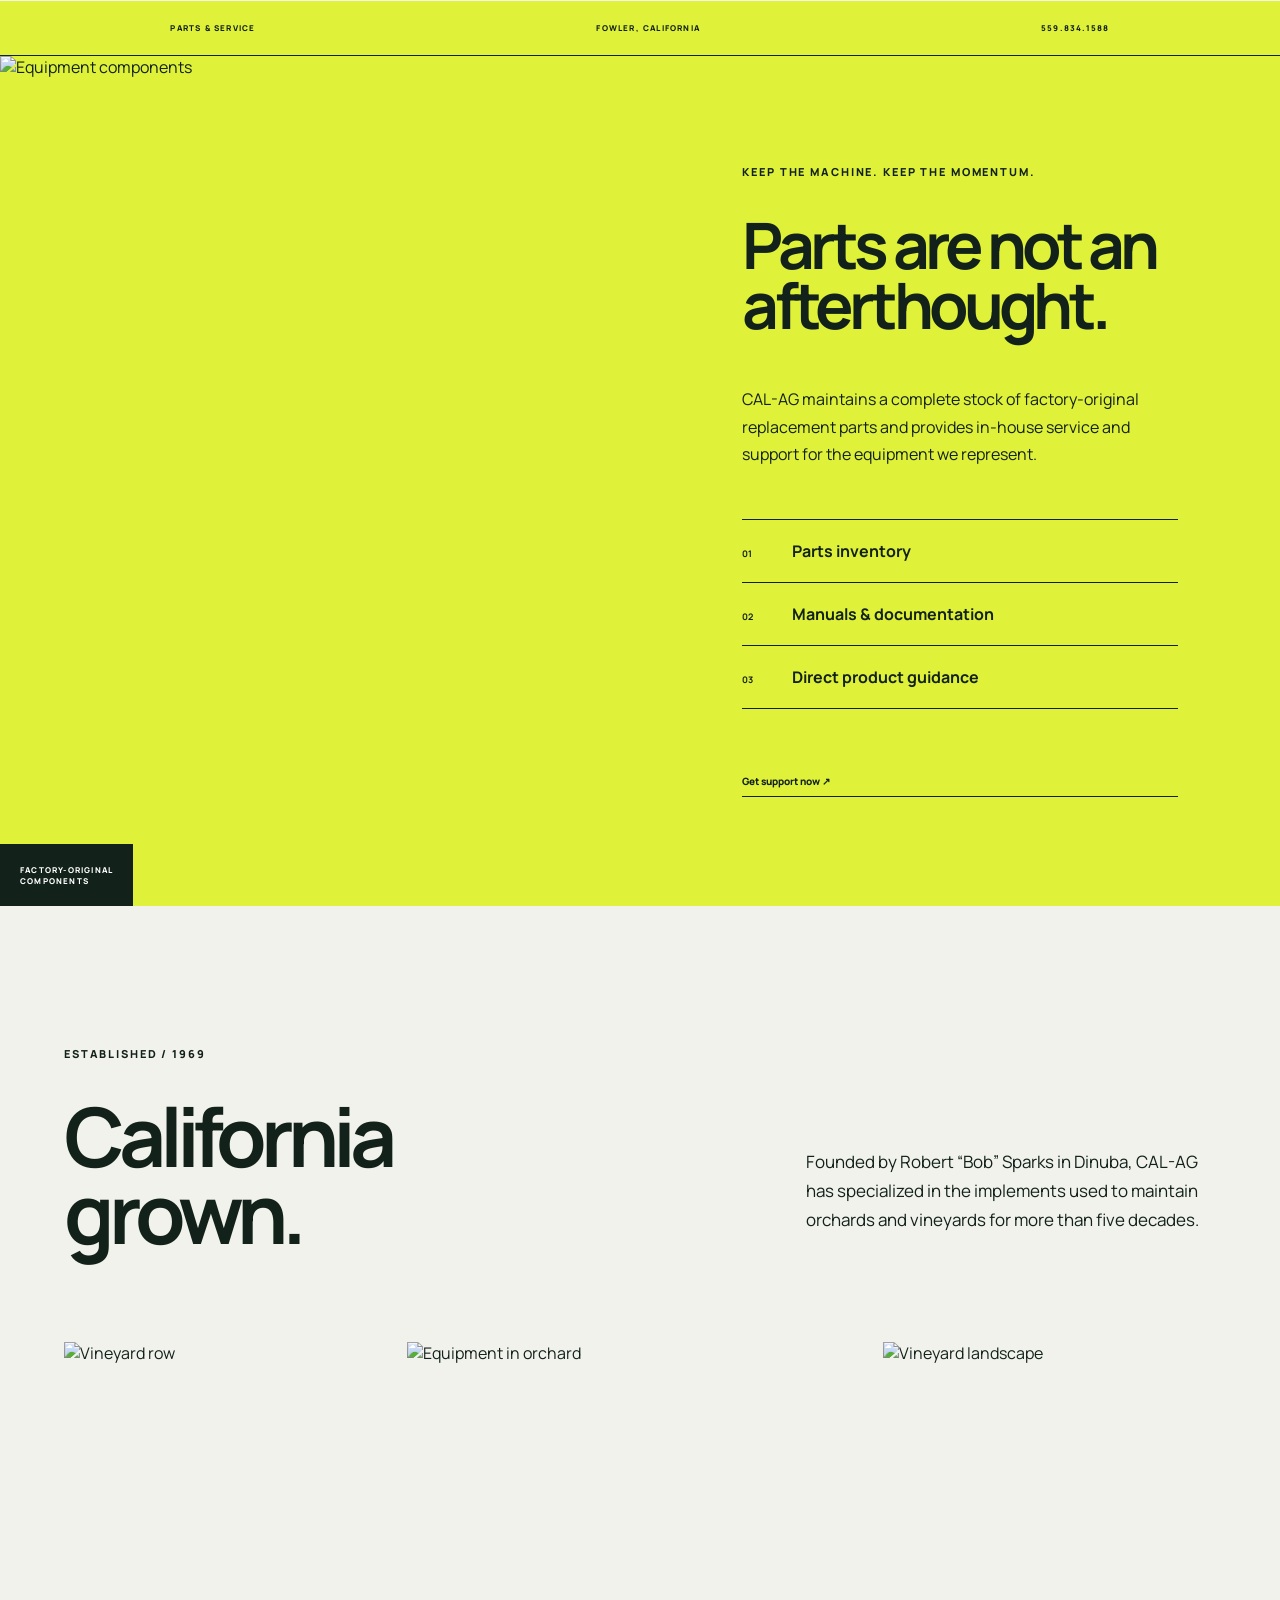
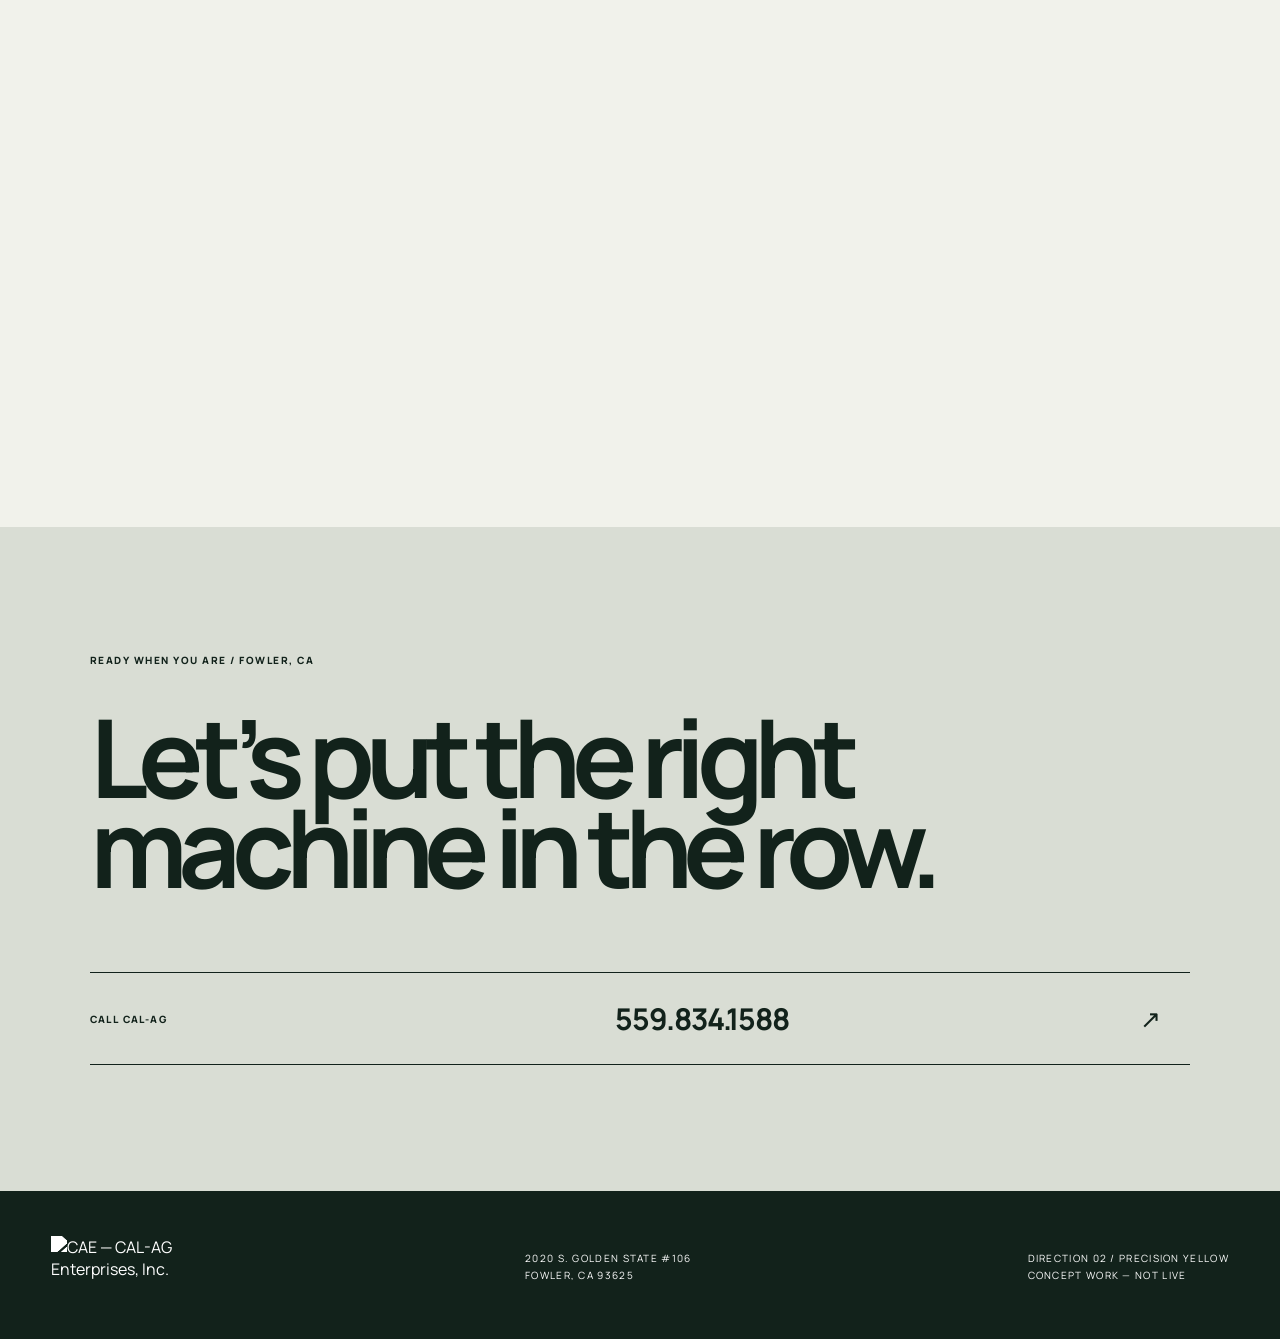
==== commit a4e97f3b: "Connect application links to matching products" ====
--- a/index.html
+++ b/index.html
@@ -11,7 +11,7 @@
 <link rel="preconnect" href="https://fonts.gstatic.com" crossorigin>
 <link href="https://fonts.googleapis.com/css2?family=DM+Sans:wght@400;500;600;700&amp;family=Manrope:wght@400;500;600;700;800&amp;display=swap" rel="stylesheet">
 <link rel="stylesheet" href="styles.css">
-<link rel="stylesheet" href="refinement.css?v=20261106d">
+<link rel="stylesheet" href="refinement.css?v=20261106e">
 <script defer src="site.js"></script>
 </head>
 <body class="py">
@@ -42,11 +42,14 @@
 <span>START WITH THE WORK</span><h2>What needs<br>to happen<br>between the rows?</h2>
 <p>Select an application to narrow the system.</p><div class="problem-visual"><img src="https://cal-ag-precision-review-9q6v3.info249216.chatgpt.site/assets/WZUI4271.JPG" alt="Vineyard rows and specialty-crop terrain"><div><small>APPLICATION FIRST</small><strong>Crop. Row. Tractor. Outcome.</strong></div></div></div>
 <div class="selector-grid reveal">
-<a href="#systems"><i>01</i><span>MOW</span><b>Grass / cover crops / pasture</b><em>&#8599;</em></a><a href="#systems"><i>02</i><span>SHRED</span><b>Prunings / crop residue</b><em>&#8599;</em></a><a href="#systems"><i>03</i><span>SPRAY</span><b>Efficient crop application</b><em>&#8599;</em></a><a href="#systems"><i>04</i><span>SWEEP</span><b>Trunks / posts / tight rows</b><em>&#8599;</em></a>
-</div></section><section class="systems" id="systems"><div class="systems-head reveal">
+<a href="#product-mowers"><i>01</i><span>MOW</span><b>Grass / cover crops / pasture</b><em>&#8599;</em></a><a href="#product-shredders"><i>02</i><span>SHRED</span><b>Prunings / crop residue</b><em>&#8599;</em></a><a href="#product-sprayers"><i>03</i><span>SPRAY</span><b>Efficient crop application</b><em>&#8599;</em></a><a href="#product-sweepers"><i>04</i><span>SWEEP</span><b>Trunks / posts / tight rows</b><em>&#8599;</em></a>
+<div class="selector-preview">
+<a href="#product-mowers"><img src="https://cal-ag-precision-review-9q6v3.info249216.chatgpt.site/assets/HOUT9912.JPG" alt="PERFECT orchard mowing system"><span><small>MOW + SHRED</small><strong>PERFECT systems &#8599;</strong></span></a>
+<a href="#product-sweepers"><img src="https://cal-ag-precision-review-9q6v3.info249216.chatgpt.site/assets/FRSY4534.JPG" alt="MICRON precision row care"><span><small>SWEEP + ROW CARE</small><strong>MICRON systems &#8599;</strong></span></a>
+</div></div></section><section class="systems" id="systems"><div class="systems-head reveal">
 <span>PRODUCT SYSTEM / 001&mdash;003</span><h2>Three disciplines.<br>One standard.</h2>
 </div>
-<div class="system-row reveal">
+<div class="system-row reveal" id="system-shredding">
 <div class="system-no">001</div>
 <div class="system-name">
 <small>PERFECT</small><h3>Mowing &amp;<br>shredding</h3>
@@ -75,7 +78,7 @@
 <div class="system-photo">
 <img src="https://cal-ag-precision-review-9q6v3.info249216.chatgpt.site/assets/MZJV7474.JPG" alt="Electrostatic sprayer"><span>APPLICATION / COVERAGE / EFFICIENCY</span>
 </div>
-</div></section><section class="featured-products" id="featured"><div class="fp-heading reveal"><div><span>FEATURED EQUIPMENT / CAL-AG</span><h2>Machines growers<br>come back to.</h2></div><p>A focused selection for the orchard, vineyard, and specialty-crop work CAL-AG knows best.</p></div><div class="fp-grid"><article class="fp-lead reveal"><img src="https://cal-ag-precision-review-9q6v3.info249216.chatgpt.site/assets/HOUT9912.JPG" alt="PERFECT orchard mower in the field"><div><span>FEATURED / PERFECT</span><h3>Orchard mowers</h3><p>Wide, professional mowing systems for clean passes through established orchards.</p><a href="#support">View equipment &#8594;</a></div></article><article class="fp-card reveal"><img src="https://cal-ag-precision-review-9q6v3.info249216.chatgpt.site/assets/FRSY4534.JPG" alt="Precision row care attachment"><span>ROW CARE</span><h3>Brush sweepers</h3><a href="#support">Explore &#8594;</a></article><article class="fp-card reveal"><img src="https://cal-ag-precision-review-9q6v3.info249216.chatgpt.site/assets/MZJV7474.JPG" alt="Electrostatic agricultural sprayer"><span>MARTIGNANI</span><h3>Electrostatic sprayers</h3><a href="#support">Explore &#8594;</a></article></div><div class="most-viewed reveal"><div class="mv-title"><span>MOST VIEWED EQUIPMENT</span><a href="#systems">View all products &#8594;</a></div><div class="mv-row"><a href="#systems"><img src="https://cal-ag-precision-review-9q6v3.info249216.chatgpt.site/assets/UJOF4856.JPG" alt="Vineyard mower"><small>01 / PERFECT</small><b>Vineyard mowers</b></a><a href="#systems"><img src="https://cal-ag-precision-review-9q6v3.info249216.chatgpt.site/assets/POUN9579.JPG" alt="Flail mower"><small>02 / PERFECT</small><b>Flail mowers</b></a><a href="#systems"><img src="https://cal-ag-precision-review-9q6v3.info249216.chatgpt.site/assets/AGJK2166.JPG" alt="Agricultural equipment detail"><small>03 / PARTS</small><b>Factory-original parts</b></a><a href="#systems"><img src="https://cal-ag-precision-review-9q6v3.info249216.chatgpt.site/assets/BCIW8119.JPG" alt="Orchard maintenance equipment"><small>04 / SPECIALTY</small><b>Orchard maintenance</b></a></div></div></section><section class="fit-studio" id="fit-process">
+</div></section><section class="featured-products" id="featured"><div class="fp-heading reveal"><div><span>FEATURED EQUIPMENT / CAL-AG</span><h2>Machines growers<br>come back to.</h2></div><p>A focused selection for the orchard, vineyard, and specialty-crop work CAL-AG knows best.</p></div><div class="fp-grid"><article class="fp-lead reveal" id="product-mowers"><img src="https://cal-ag-precision-review-9q6v3.info249216.chatgpt.site/assets/HOUT9912.JPG" alt="PERFECT orchard mower in the field"><div><span>FEATURED / PERFECT</span><h3>Orchard mowers</h3><p>Wide, professional mowing systems for clean passes through established orchards.</p><a href="#support">View equipment &#8594;</a></div></article><article class="fp-card reveal" id="product-sweepers"><img src="https://cal-ag-precision-review-9q6v3.info249216.chatgpt.site/assets/FRSY4534.JPG" alt="Precision row care attachment"><span>ROW CARE</span><h3>Brush sweepers</h3><a href="#support">Explore &#8594;</a></article><article class="fp-card reveal" id="product-sprayers"><img src="https://cal-ag-precision-review-9q6v3.info249216.chatgpt.site/assets/MZJV7474.JPG" alt="Electrostatic agricultural sprayer"><span>MARTIGNANI</span><h3>Electrostatic sprayers</h3><a href="#support">Explore &#8594;</a></article></div><div class="most-viewed reveal"><div class="mv-title"><span>MOST VIEWED EQUIPMENT</span><a href="#systems">View all products &#8594;</a></div><div class="mv-row"><a href="#systems"><img src="https://cal-ag-precision-review-9q6v3.info249216.chatgpt.site/assets/UJOF4856.JPG" alt="Vineyard mower"><small>01 / PERFECT</small><b>Vineyard mowers</b></a><a href="#system-shredding" id="product-shredders"><img src="https://cal-ag-precision-review-9q6v3.info249216.chatgpt.site/assets/POUN9579.JPG" alt="Flail mower"><small>02 / PERFECT</small><b>Flail mowers</b></a><a href="#systems"><img src="https://cal-ag-precision-review-9q6v3.info249216.chatgpt.site/assets/AGJK2166.JPG" alt="Agricultural equipment detail"><small>03 / PARTS</small><b>Factory-original parts</b></a><a href="#systems"><img src="https://cal-ag-precision-review-9q6v3.info249216.chatgpt.site/assets/BCIW8119.JPG" alt="Orchard maintenance equipment"><small>04 / SPECIALTY</small><b>Orchard maintenance</b></a></div></div></section><section class="fit-studio" id="fit-process">
 <div class="fit-studio-head reveal">
 <div><span>CAL-AG FIT PROCESS&trade;</span><h2>The right machine<br>starts with the work.</h2></div>
 <div class="fit-studio-copy"><p>CAL-AG pairs field conditions with the equipment built to handle them&mdash;so the machine, tractor, and desired finish work as one system.</p><a href="tel:5598341588">Discuss your application &#8599;</a></div>
